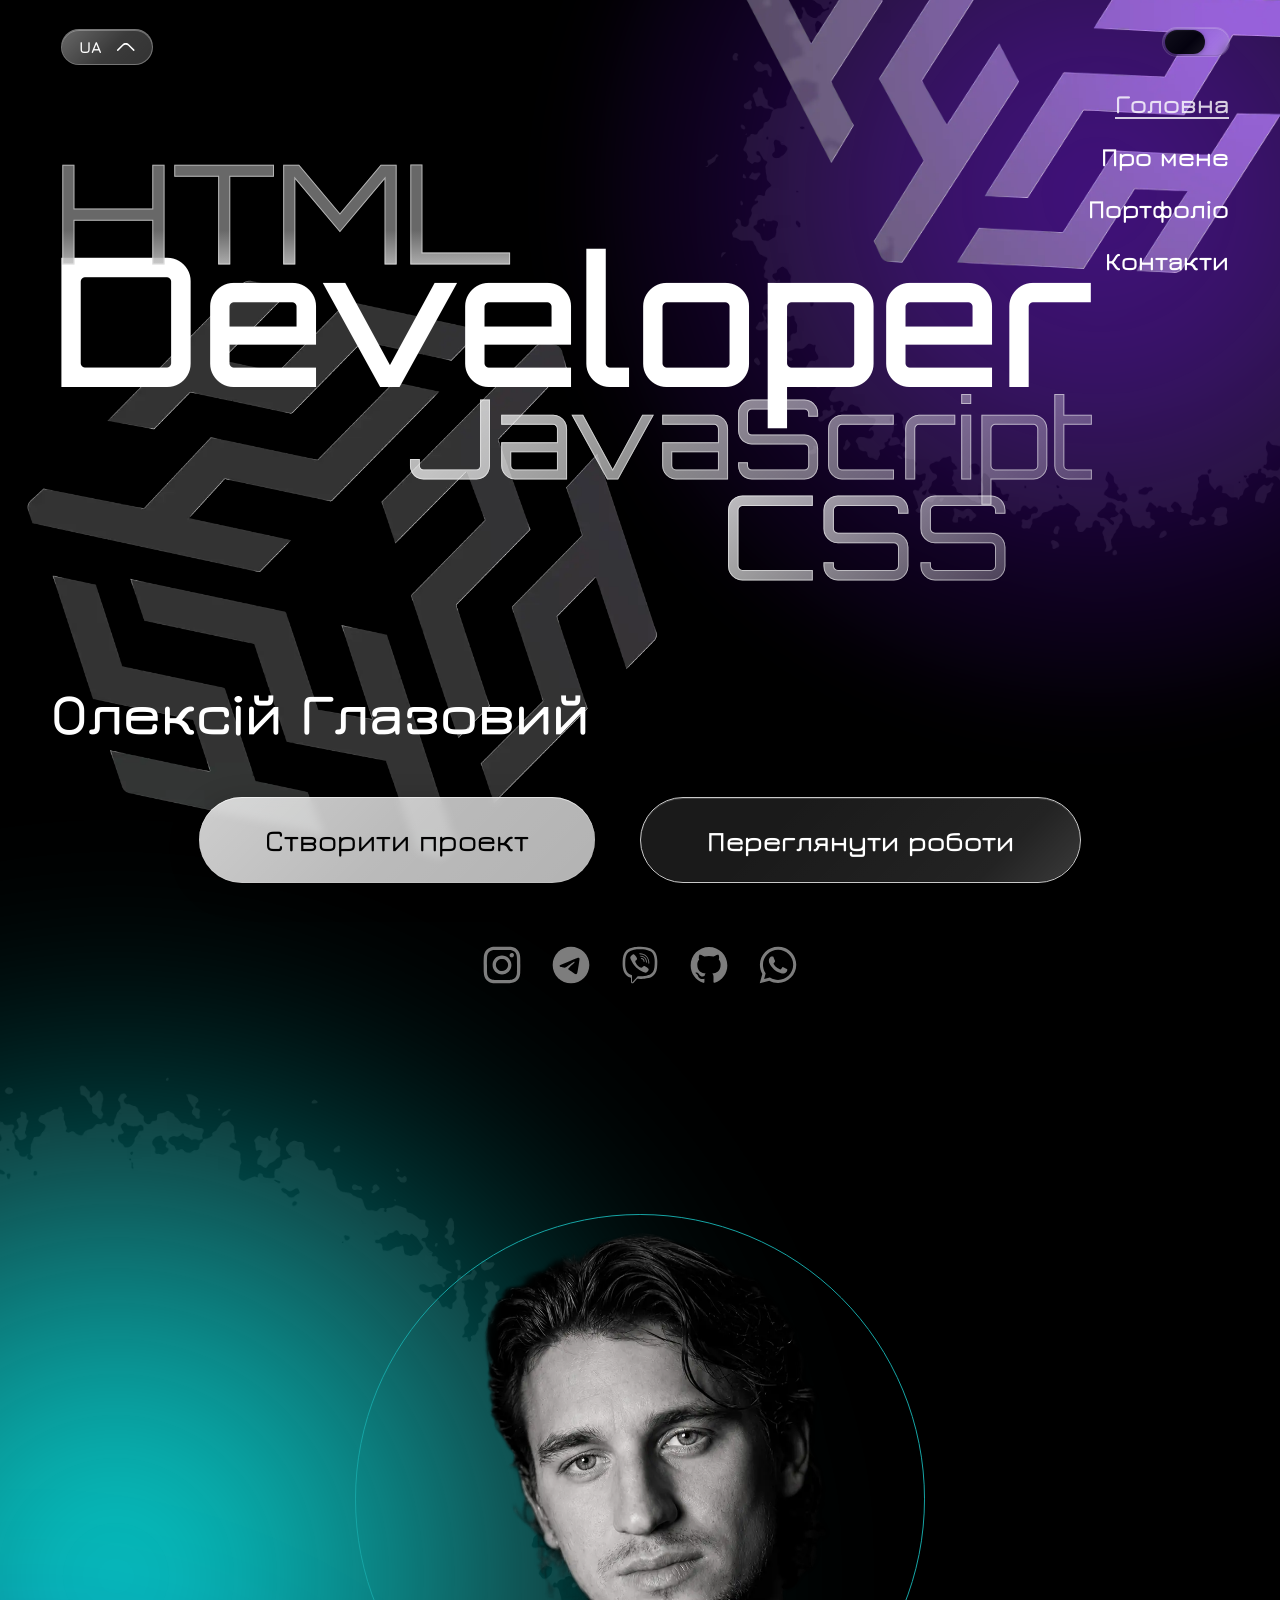
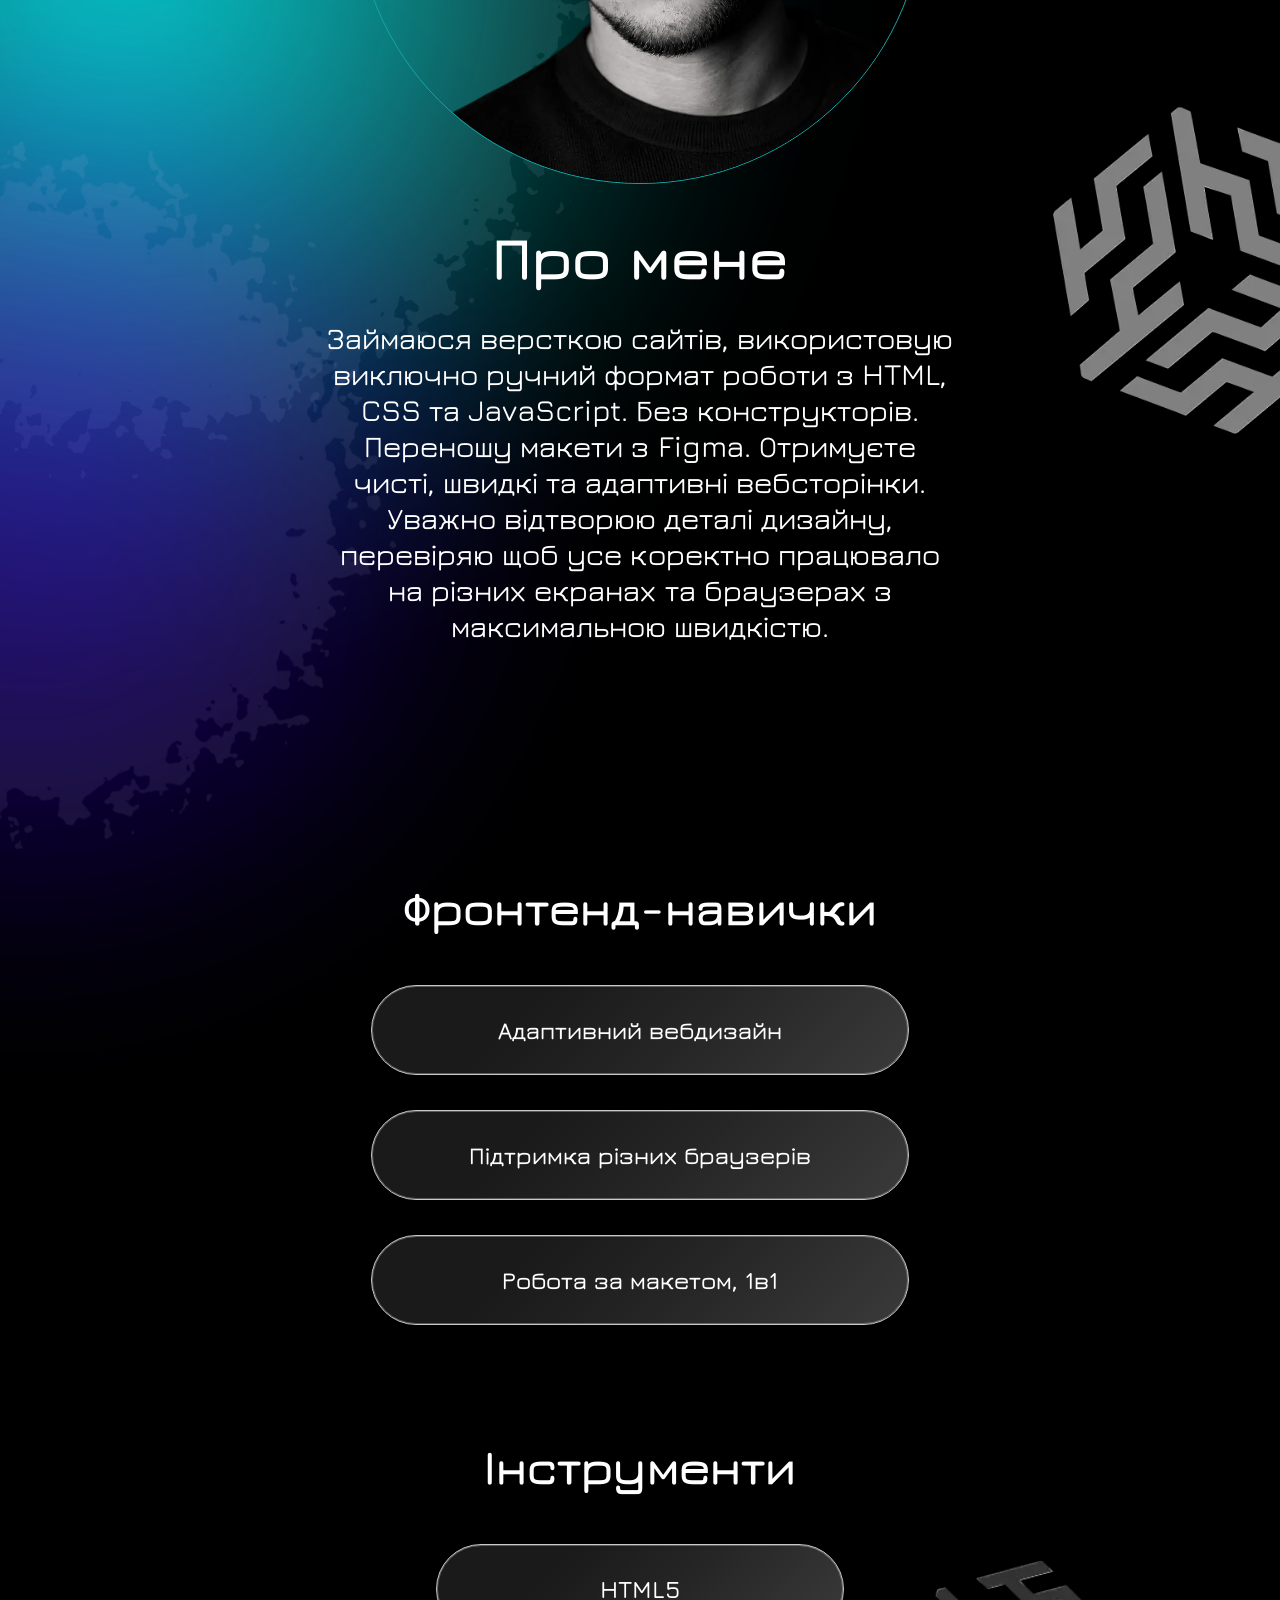
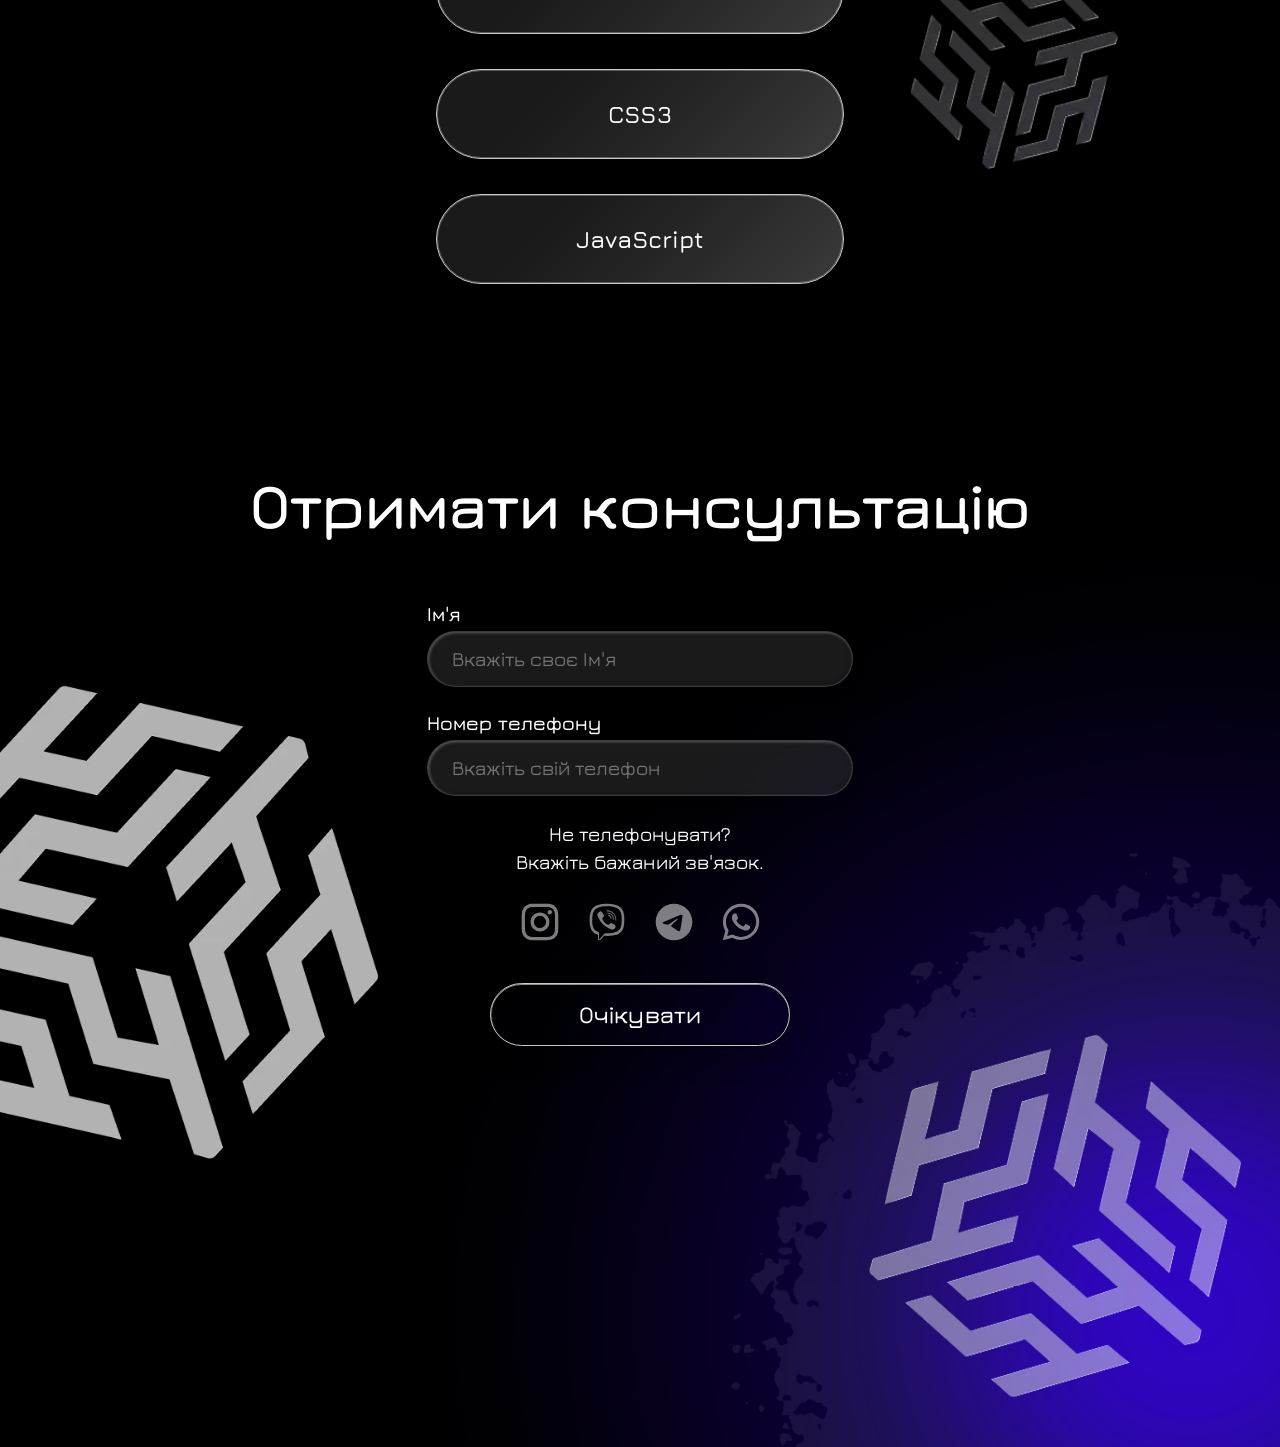
==== index.html @ 864a4509 "11.09 11:25 actual" ====
<!doctype html>
<html lang="uk">
  <head>
    <meta charset="UTF-8" />
    <meta name="viewport" content="width=device-width, initial-scale=1.0" />
    <meta name="description" content="Портфоліо Front-end розробника. Спеціалізуюся на створенні адаптивних веб-інтерфейсів за допомогою HTML, CSS та JavaScript. Перегляньте мої проєкти." />
    <title>Портфоліо Front-end розробника</title>

    <link rel="icon" type="image/webp" href="img/favicon.webp" />

    <!-- CSS -->
    <link rel="stylesheet" href="style.css" />
    <link rel="stylesheet" href="media/816.css" media="(max-width: 815px)" />
    <link rel="stylesheet" href="media/1440.css" media="(min-width: 816px) and (max-width: 1440px)" />
  </head>
  <body class="preload">
    <header>
      <div class="container">
        <div class="header-cont">
          <div class="lang-swapper">
            <div>
              <span data-lang="ua">UA</span>
              <svg width="18" height="8" viewBox="0 0 18 8" fill="none" xmlns="http://www.w3.org/2000/svg">
                <path
                  d="M0.243671 6.5581C-0.0619049 6.86368 -0.0829334 7.38209 0.196703 7.71602C0.476339 8.04994 0.950747 8.07292 1.25632 7.76734L6.42788 2.59577C7.70338 1.32028 9.79659 1.32028 11.0721 2.59577L16.2437 7.76734C16.5492 8.07292 17.0237 8.04994 17.3033 7.71601C17.5829 7.38209 17.5619 6.86368 17.2563 6.5581L12.0847 1.38653C10.236 -0.462173 7.26393 -0.462172 5.41523 1.38653L0.243671 6.5581Z"
                  fill="white"
                />
              </svg>
            </div>
            <ul>
              <li data-lang="en">EN</li>
              <li data-lang="pl">PL</li>
              <li data-lang="ru">RU</li>
            </ul>
          </div>

          <div class="wrap-btn-swap">
            <input type="checkbox" id="btn-swap" />
            <label for="btn-swap">
              <span></span>
            </label>
          </div>

          <nav>
            <ul>
              <li>
                <a href="#" id="pageHome" data-i18n="pageHome" class="st">Головна</a>
              </li>
              <li>
                <a href="#" id="pageAbout" data-i18n="pageAbout">Про мене</a>
              </li>
              <li>
                <a href="#" id="pageWorks" data-i18n="pageWorks">Портфоліо</a>
              </li>
              <li>
                <a href="#" id="pageCont" data-i18n="pageCont">Контакти</a>
              </li>
            </ul>

            <div class="decor-nine">
              <div class="wrap">
                <div class="cube">
                  <img
                    width="450"
                    height="450"
                    data-light="img/decoration/dark/w-cube7l-nav.webp"
                    data-dark="img/decoration/cube7l-nav.webp"
                    src="img/decoration/cube7l-nav.webp"
                    loading="lazy"
                    alt=""
                  />
                </div>
                <span></span>
                <div class="texture">
                  <img
                    width="1400"
                    height="1400"
                    data-light="img/decoration/dark/w-texture5l-nav.svg"
                    data-dark="img/decoration/texture5l-nav.webp"
                    src="img/decoration/texture5l-nav.webp"
                    loading="lazy"
                    alt=""
                  />
                </div>
              </div>
            </div>
          </nav>

          <div class="decor-one">
            <div class="wrap">
              <div class="cube">
                <img width="700" height="700" data-light="img/decoration/dark/w-cube1.webp" data-dark="img/decoration/cube1.webp" src="img/decoration/cube1.webp" fetchpriority="high" alt="" />
              </div>
              <span></span>
              <div class="texture">
                <img width="872" height="805" data-light="img/decoration/dark/w-texture1.webp" data-dark="img/decoration/texture1.webp" src="img/decoration/texture1.webp" alt="" />
              </div>
            </div>
          </div>
        </div>
      </div>
    </header>
    <main>
      <div class="container p-cont-one">
        <section class="hero">
          <div class="decor-two">
            <div class="cube">
              <img width="850" height="850" data-light="img/decoration/dark/w-cube2.webp" data-dark="img/decoration/cube2.webp" src="img/decoration/cube2.webp" alt="" />
              <img width="850" height="850" data-light="img/decoration/dark/w-cube2l.webp" data-dark="img/decoration/cube2l.webp" src="img/decoration/cube2l.webp" alt="" />
            </div>
          </div>
          <div class="bl-l">
            <div class="hero-title">
              <h2>HTML</h2>
              <h1>Developer</h1>
              <h4>JavaScript</h4>
              <h3>CSS</h3>
            </div>
          </div>

          <div class="bl-r">
            <div class="hero-inf">
              <div class="hero-inf-text" data-i18n="heroName">Олексій Глазовий</div>
              <div class="hero-wrap-btn-cta">
                <button id="btnCreateProject" data-i18n="btnCreateProject" type="button">Створити проект</button>
                <button id="btnShowWorks" data-i18n="btnShowWorks">Переглянути роботи</button>
              </div>
            </div>

            <div class="hero-social">
              <ul>
                <li>
                  <a href="https://www.instagram.com/affa.green/" target="_blank" rel="noopener noreferrer" aria-label="Instagram">
                    <svg width="44" height="44" viewBox="0 0 44 44" fill="none" xmlns="http://www.w3.org/2000/svg">
                      <path
                        d="M14.4071 3.79503C12.4565 3.887 11.1244 4.19836 9.95979 4.65578C8.75468 5.12557 7.73305 5.75578 6.71662 6.77588C5.70035 7.79597 5.07426 8.81821 4.60798 10.0255C4.15668 11.1924 3.85082 12.5257 3.76465 14.4774C3.67848 16.4291 3.65939 17.0566 3.66901 22.0353C3.67848 27.0137 3.70048 27.6378 3.79505 29.5937C3.88825 31.5439 4.19839 32.8757 4.65596 34.0406C5.12651 35.2459 5.75596 36.267 6.77651 37.2838C7.79691 38.3005 8.81839 38.9251 10.0284 39.3921C11.1944 39.8428 12.528 40.15 14.4794 40.2354C16.4308 40.321 17.0589 40.3409 22.0361 40.3312C27.0133 40.3218 27.64 40.2996 29.5952 40.2069C31.5508 40.1141 32.8754 39.8017 34.0408 39.3463C35.246 38.8748 36.268 38.2463 37.2839 37.2256C38.2999 36.2047 38.9255 35.1817 39.3915 33.9738C39.8433 32.8078 40.1502 31.4744 40.2348 29.5243C40.3204 27.5674 40.3406 26.9427 40.3311 21.9649C40.3215 16.9869 40.299 16.3628 40.2063 14.4077C40.1135 12.4526 39.8029 11.125 39.3457 9.95931C38.8745 8.75404 38.2457 7.73364 37.2257 6.71614C36.2056 5.69864 35.1817 5.07348 33.9745 4.60857C32.8076 4.15711 31.4749 3.84957 29.5234 3.76524C27.572 3.68091 26.9439 3.65906 21.9649 3.66884C16.9859 3.67831 16.3626 3.6997 14.4071 3.79503ZM14.6213 36.9373C12.8338 36.8595 11.8632 36.5625 11.2164 36.3139C10.3599 35.9839 9.74972 35.585 9.10515 34.9466C8.46043 34.3083 8.06458 33.6959 7.73015 32.8413C7.47898 32.1944 7.17648 31.2249 7.09291 29.4374C7.00201 27.5055 6.98291 26.9254 6.97222 22.0307C6.96153 17.1362 6.98032 16.5567 7.06496 14.6241C7.14135 12.8381 7.44018 11.8664 7.68829 11.2199C8.01829 10.3623 8.41582 9.75321 9.05565 9.1091C9.69548 8.46484 10.306 8.06807 11.1614 7.73364C11.8076 7.48141 12.777 7.1815 14.5637 7.09641C16.4972 7.00474 17.0765 6.98641 21.9704 6.97571C26.8643 6.96502 27.4452 6.98335 29.3794 7.0686C31.1653 7.14621 32.1375 7.44214 32.7833 7.69193C33.64 8.02193 34.2499 8.41824 34.894 9.05929C35.5383 9.70004 35.9354 10.3084 36.2698 11.1656C36.5223 11.8099 36.8224 12.779 36.9067 14.5669C36.9987 16.5003 37.0196 17.0801 37.0283 21.9736C37.0372 26.8671 37.0199 27.4482 36.9352 29.3803C36.8572 31.1678 36.5608 32.1387 36.3118 32.7863C35.9818 33.6425 35.5841 34.253 34.9438 34.8968C34.3037 35.5407 33.694 35.9373 32.8381 36.2718C32.1928 36.5237 31.2222 36.8244 29.437 36.9095C27.5034 37.0004 26.9241 37.0195 22.0283 37.0302C17.1326 37.0408 16.5547 37.021 14.6213 36.9373ZM29.5671 12.2015C29.5679 12.6366 29.6976 13.0618 29.94 13.4232C30.1824 13.7846 30.5265 14.066 30.9288 14.2318C31.3312 14.3976 31.7736 14.4404 32.2003 14.3547C32.6269 14.2691 33.0186 14.0588 33.3257 13.7505C33.6328 13.4422 33.8416 13.0498 33.9257 12.6228C34.0098 12.1959 33.9653 11.7536 33.798 11.3519C33.6307 10.9502 33.348 10.6071 32.9857 10.3661C32.6234 10.1251 32.1977 9.9969 31.7626 9.99781C31.1792 9.99902 30.6203 10.2318 30.2086 10.6451C29.7969 11.0583 29.5662 11.6182 29.5671 12.2015ZM12.5867 22.0184C12.5969 27.2177 16.8195 31.4229 22.0176 31.4131C27.216 31.4032 31.4241 27.181 31.4144 21.9817C31.4044 16.7824 27.1809 12.5759 21.9819 12.5862C16.7828 12.5964 12.5769 16.8196 12.5867 22.0184ZM15.8889 22.0118C15.8866 20.8031 16.2426 19.6209 16.9121 18.6146C17.5816 17.6083 18.5345 16.8232 19.6502 16.3584C20.766 15.8937 21.9945 15.7703 23.1804 16.0037C24.3663 16.2371 25.4563 16.817 26.3127 17.6699C27.169 18.5229 27.7532 19.6106 27.9913 20.7956C28.2295 21.9805 28.1109 23.2095 27.6506 24.3271C27.1903 25.4447 26.409 26.4006 25.4053 27.0741C24.4017 27.7476 23.2209 28.1084 22.0123 28.1108C21.2097 28.1125 20.4147 27.9561 19.6726 27.6505C18.9305 27.3449 18.2559 26.8961 17.6873 26.3297C17.1186 25.7633 16.6671 25.0905 16.3586 24.3496C16.05 23.6088 15.8904 22.8144 15.8889 22.0118Z"
                        fill="white"
                        fill-opacity="0.7"
                      />
                    </svg>
                  </a>
                </li>

                <li>
                  <a href="https://t.me/WhooisFinch" target="_blank" rel="noopener noreferrer" aria-label="Telegram">
                    <svg width="44" height="44" viewBox="0 0 44 44" fill="none" xmlns="http://www.w3.org/2000/svg">
                      <path
                        d="M21.9145 3.66671C17.0671 3.68933 12.4259 5.63085 9.00617 9.06657C5.58649 12.5023 3.6667 17.1525 3.66675 22C3.66675 26.8623 5.59829 31.5255 9.03646 34.9637C12.4746 38.4018 17.1378 40.3334 22.0001 40.3334C26.8624 40.3334 31.5255 38.4018 34.9637 34.9637C38.4019 31.5255 40.3334 26.8623 40.3334 22C40.3334 17.1377 38.4019 12.4746 34.9637 9.03642C31.5255 5.59825 26.8624 3.66671 22.0001 3.66671C21.9716 3.66664 21.943 3.66664 21.9145 3.66671ZM29.4954 14.7034C29.6481 14.7003 29.9858 14.7385 30.2058 14.9173C30.352 15.0442 30.4452 15.2214 30.467 15.4138C30.4915 15.5559 30.522 15.8813 30.4976 16.1349C30.2226 19.0346 29.0279 26.0685 28.4198 29.315C28.1631 30.69 27.6574 31.1499 27.167 31.1942C26.1037 31.2935 25.2955 30.4914 24.2642 29.8161C22.6509 28.7574 21.7388 28.0989 20.1729 27.0662C18.3624 25.8745 19.5358 25.2175 20.567 24.1481C20.8374 23.867 25.5277 19.5999 25.6194 19.2134C25.6301 19.1645 25.6408 18.9842 25.5338 18.8895C25.4269 18.7948 25.268 18.8268 25.1534 18.8528C24.9915 18.8895 22.4141 20.5945 17.4213 23.9632C16.688 24.4674 16.0265 24.7118 15.4322 24.6966C14.7783 24.6843 13.5194 24.3284 12.5829 24.0243C11.434 23.65 10.5219 23.453 10.6013 22.8189C10.6426 22.4889 11.0979 22.1513 11.9656 21.806C17.3098 19.4777 20.8726 17.9423 22.657 17.2013C27.7476 15.0838 28.8063 14.7156 29.4954 14.7034Z"
                        fill="white"
                        fill-opacity="0.7"
                      />
                    </svg>
                  </a>
                </li>

                <li>
                  <a href="#" target="_blank" rel="noopener noreferrer" aria-label="Viber">
                    <svg width="44" height="44" viewBox="0 0 44 44" fill="none" xmlns="http://www.w3.org/2000/svg">
                      <path
                        d="M21.0833 3.66666C18.1393 3.70943 11.8143 4.19221 8.28052 7.43568C5.6558 10.0635 4.72997 13.9028 4.63372 18.6649C4.53747 23.4254 4.41219 32.3522 13.0166 34.7722H13.0212L13.0151 38.4633C13.0151 38.4633 12.9586 39.956 13.947 40.2615C15.1341 40.6312 15.8323 39.4976 16.972 38.2724C17.5939 37.6001 18.457 36.6162 19.1064 35.8585C24.9883 36.3565 29.5136 35.2229 30.03 35.0564C31.2155 34.6714 37.9377 33.8097 39.0316 24.886C40.1622 15.6887 38.4816 9.86791 35.4566 7.24624C34.5461 6.40596 30.8641 3.73235 22.6615 3.69721C22.6615 3.69721 22.058 3.65902 21.0772 3.67124L21.0833 3.66666ZM21.1719 6.25318C22.0045 6.24707 22.5164 6.27916 22.5164 6.27916C29.4555 6.30971 32.7784 8.39971 33.55 9.09943C36.109 11.2918 37.4152 16.5367 36.4619 24.2199V24.2229C35.5391 31.6754 30.085 32.1429 29.0797 32.4653C28.6519 32.6028 24.6766 33.5912 19.6793 33.2658C19.6793 33.2658 15.9576 37.7575 14.795 38.9247C14.6116 39.108 14.3977 39.1799 14.2572 39.1447C14.0586 39.0943 14.0036 38.8575 14.0051 38.5122L14.0357 32.3736C6.76038 30.3569 7.18358 22.7608 7.26761 18.784C7.35011 14.8057 8.09719 11.5454 10.317 9.35305C13.3115 6.6443 18.6801 6.26999 21.1795 6.25166L21.1719 6.25318ZM21.7525 10.2285C21.4973 10.2285 21.2895 10.4347 21.288 10.6899C21.288 10.945 21.4912 11.1528 21.7464 11.1558C24.2275 11.1711 26.2472 11.9762 27.9002 13.588C29.5395 15.1861 30.3752 17.3586 30.3951 20.2094C30.3982 20.4646 30.609 20.6678 30.8641 20.6678C31.1177 20.6647 31.3225 20.4569 31.3225 20.2033C31.3011 17.1722 30.3783 14.7094 28.548 12.925C26.73 11.1528 24.4337 10.2468 21.7525 10.2285ZM15.7025 11.2903C15.4122 11.2414 15.0914 11.2979 14.7614 11.469L14.7461 11.4721C14.0891 11.8494 13.4994 12.3307 12.9952 12.896C12.9922 12.9021 12.9861 12.9021 12.983 12.9082C12.5751 13.4017 12.3414 13.8829 12.2802 14.3565C12.268 14.4268 12.265 14.4986 12.2695 14.5704C12.2695 14.7782 12.3032 14.9829 12.3689 15.1815L12.3887 15.1968C12.595 15.9301 13.1114 17.1462 14.2297 19.1751C14.8714 20.3485 15.6093 21.4668 16.4389 22.5149C16.8514 23.0404 17.2944 23.543 17.768 24.0182L17.9697 24.2199C18.4433 24.6904 18.9475 25.1365 19.473 25.549C20.5211 26.3786 21.6394 27.118 22.8127 27.7597C24.8416 28.8796 26.0608 29.3944 26.7911 29.6022L26.8064 29.6236C27.005 29.6878 27.2112 29.7214 27.4205 29.7199C27.4908 29.7229 27.5611 29.7199 27.6314 29.7076C28.105 29.6526 28.5893 29.4174 29.0797 29.0049C29.0858 29.0049 29.0843 29.0018 29.0919 28.9972C29.6572 28.493 30.1354 27.8972 30.5127 27.2433L30.5173 27.228C30.8611 26.568 30.7465 25.9417 30.2423 25.5169C30.2362 25.5169 29.1759 24.6308 28.658 24.2489C28.108 23.8593 27.5427 23.4972 26.9576 23.1642C26.1784 22.7287 25.3809 23.0022 25.0509 23.43L24.368 24.2917C24.0166 24.724 23.3643 24.6675 23.3643 24.6675C18.5976 23.4514 17.3219 18.6251 17.3219 18.6251C17.3219 18.6251 17.2654 17.9743 17.7008 17.6229L18.5609 16.9385C18.9841 16.61 19.2576 15.8125 18.8207 15.0318C18.4891 14.4467 18.127 13.8768 17.7359 13.3283C17.354 12.8089 16.474 11.7501 16.4679 11.7471C16.2586 11.495 15.9943 11.3422 15.7009 11.2933L15.7025 11.2903ZM22.5622 12.6347C22.3208 12.6378 22.1191 12.8242 22.1039 13.0655C22.0886 13.3207 22.2795 13.5422 22.5347 13.5605C24.3069 13.6904 25.6162 14.2725 26.5757 15.3175C27.5382 16.3686 27.9965 17.6458 27.9598 19.2439C27.9568 19.5005 28.1584 19.7114 28.4182 19.7175C28.6718 19.7221 28.8841 19.5189 28.8918 19.2637C28.93 17.4686 28.3815 15.9133 27.2616 14.6896C26.1311 13.4521 24.5468 12.7753 22.6019 12.6332H22.5652L22.5622 12.6347ZM23.2695 15.125C23.0251 15.128 22.8265 15.319 22.8112 15.5635C22.799 15.8186 22.9945 16.0371 23.2512 16.0524C24.0502 16.0951 24.588 16.3197 24.9516 16.6971C25.3183 17.0714 25.5444 17.6443 25.5872 18.4754C25.6025 18.7305 25.8164 18.9261 26.073 18.9139C26.3282 18.9017 26.5237 18.6847 26.5115 18.4296C26.4657 17.4457 26.183 16.6299 25.6254 16.0508C25.0647 15.4733 24.2611 15.1739 23.3032 15.1235H23.2757L23.2695 15.125Z"
                        fill="white"
                        fill-opacity="0.7"
                      />
                    </svg>
                  </a>
                </li>

                <li>
                  <a href="https://github.com/mrGreenTitan" target="_blank" rel="noopener noreferrer" aria-label="GitHub">
                    <svg width="44" height="44" viewBox="0 0 44 44" fill="none" xmlns="http://www.w3.org/2000/svg">
                      <path
                        d="M22.0001 4.12042C11.8709 4.12042 3.66675 12.3292 3.66675 22.4538C3.66675 30.5556 8.91925 37.426 16.2022 39.8475C17.1188 40.0201 17.4549 39.4533 17.4549 38.966C17.4549 38.5306 17.4397 37.3771 17.432 35.8493C12.3323 36.9554 11.2567 33.3896 11.2567 33.3896C10.4226 31.2736 9.21716 30.7083 9.21716 30.7083C7.55647 29.5717 9.3455 29.5946 9.3455 29.5946C11.1865 29.7229 12.1536 31.4829 12.1536 31.4829C13.7883 34.2864 16.4451 33.4767 17.4931 33.0076C17.6581 31.8221 18.1302 31.0139 18.6542 30.5556C14.5827 30.0972 10.3034 28.5206 10.3034 21.4958C10.3034 19.4945 11.0138 17.8597 12.1902 16.5764C11.984 16.1135 11.3652 14.2496 12.3506 11.7242C12.3506 11.7242 13.8861 11.2322 17.3923 13.6033C18.859 13.1954 20.4173 12.9938 21.9756 12.9846C23.534 12.9938 25.0923 13.1954 26.559 13.6033C30.0423 11.2322 31.5777 11.7242 31.5777 11.7242C32.5631 14.2496 31.9444 16.1135 31.7611 16.5764C32.9298 17.8597 33.6402 19.4945 33.6402 21.4958C33.6402 28.5389 29.3548 30.0896 25.2756 30.5403C25.9173 31.0903 26.5131 32.2147 26.5131 33.9319C26.5131 36.3856 26.4902 38.3564 26.4902 38.9522C26.4902 39.4335 26.8111 40.0064 27.7506 39.8231C35.0855 37.4183 40.3334 30.5433 40.3334 22.4538C40.3334 12.3292 32.1247 4.12042 22.0001 4.12042Z"
                        fill="white"
                        fill-opacity="0.7"
                      />
                    </svg>
                  </a>
                </li>

                <li>
                  <a href="https://wa.me/380669053822" target="_blank" rel="noopener noreferrer" aria-label="WhatsApp">
                    <svg width="44" height="44" viewBox="0 0 44 44" fill="none" xmlns="http://www.w3.org/2000/svg">
                      <path
                        d="M30.3599 25.6392C29.9062 25.4116 27.6741 24.3147 27.2585 24.1619C26.8414 24.0106 26.5389 23.9358 26.2349 24.3911C25.9339 24.8448 25.0631 25.8669 24.7988 26.1694C24.5345 26.4734 24.2687 26.5101 23.8149 26.284C23.3612 26.0548 21.8976 25.5766 20.1635 24.0305C18.8145 22.8266 17.9024 21.3401 17.6381 20.8848C17.3738 20.4311 17.6106 20.1851 17.8367 19.959C18.0414 19.7558 18.292 19.4288 18.5181 19.1645C18.7457 18.8987 18.8206 18.7093 18.9734 18.4052C19.1246 18.1027 19.0498 17.8384 18.9352 17.6108C18.8206 17.3831 17.9131 15.148 17.5357 14.239C17.166 13.3544 16.7917 13.4751 16.5137 13.4598C16.2494 13.4476 15.9469 13.4445 15.6428 13.4445C15.3403 13.4445 14.8484 13.5576 14.4328 14.0129C14.0173 14.4666 12.8439 15.5651 12.8439 17.8002C12.8439 20.0338 14.471 22.1926 14.6971 22.4966C14.9248 22.7991 17.8994 27.3855 22.4537 29.3517C23.5369 29.8193 24.3817 30.0988 25.0417 30.3066C26.1295 30.6534 27.1195 30.6045 27.9002 30.4869C28.7726 30.357 30.586 29.3884 30.9649 28.3281C31.3438 27.2679 31.3438 26.3588 31.2292 26.1694C31.1162 25.9799 30.8152 25.8669 30.3599 25.6392ZM22.0763 36.9494H22.0702C19.3657 36.9496 16.7109 36.2225 14.3839 34.8441L13.8324 34.5172L8.117 36.0174L9.64172 30.4441L9.28269 29.8727C7.77086 27.4653 6.97107 24.6793 6.97575 21.8366C6.97727 13.5102 13.753 6.73606 22.0824 6.73606C26.1157 6.73606 29.9077 8.30967 32.7585 11.1636C34.1651 12.5639 35.28 14.2294 36.0387 16.0635C36.7973 17.8976 37.1847 19.864 37.1784 21.8488C37.1738 30.1752 30.3996 36.9494 22.0763 36.9494ZM34.9295 8.99564C33.2462 7.30122 31.2433 5.95771 29.037 5.04297C26.8307 4.12824 24.4647 3.66046 22.0763 3.66675C12.0617 3.66675 3.91102 11.8174 3.90644 21.8351C3.90644 25.0373 4.74213 28.1631 6.33255 30.9177L3.75366 40.3334L13.3863 37.8065C16.0501 39.2577 19.0352 40.0183 22.0687 40.0187H22.0763C32.0894 40.0187 40.2416 31.868 40.2462 21.8488C40.2535 19.4613 39.7875 17.0961 38.8749 14.8899C37.9623 12.6836 36.6213 10.6803 34.9295 8.99564Z"
                        fill="white"
                        fill-opacity="0.7"
                      />
                    </svg>
                  </a>
                </li>
              </ul>
            </div>
          </div>
        </section>

        <section class="about" id="sectAbout">
          <div class="decor-three">
            <div class="wrap">
              <span></span>
              <div class="texture">
                <img loading="lazy" width="1116" height="1116" data-light="img/decoration/dark/w-texture2.svg" data-dark="img/decoration/texture2.webp" src="img/decoration/texture2.webp" alt="" />
              </div>
            </div>
          </div>
          <div class="decor-four">
            <div class="wrap">
              <span></span>
              <div class="texture">
                <img loading="lazy" width="850" height="850" data-light="img/decoration/dark/w-texture3.svg" data-dark="img/decoration/texture3.webp" src="img/decoration/texture3.webp" alt="" />
              </div>
            </div>
          </div>
          <div class="decor-six">
            <div class="cube">
              <img loading="lazy" width="520" height="520" data-light="img/decoration/dark/w-cube4.webp" data-dark="img/decoration/cube4.webp" src="img/decoration/cube4.webp" alt="" />
            </div>
          </div>
          <div class="bl-l">
            <div data-i18n="aboutMeTitle">Про мене</div>
            <p data-i18n="aboutMep">
              Займаюся версткою сайтів, використовую виключно ручний формат роботи з HTML, CSS та JavaScript. Без конструкторів. Переношу макети з Figma. Отримуєте чисті, швидкі та адаптивні
              вебсторінки. Уважно відтворюю деталі дизайну, перевіряю щоб усе коректно працювало на різних екранах та браузерах з максимальною швидкістю.
            </p>
          </div>
          <div class="bl-r">
            <div class="wrap-pers">
              <img loading="lazy" width="556" height="556" src="img/img-about.webp" alt="" />
              <img loading="lazy" width="556" height="556" src="img/img-about-mob.webp" alt="" />
            </div>
          </div>
        </section>

        <section class="skills">
          <div class="decor-seven">
            <div class="cube">
              <img loading="lazy" width="300" height="300" data-light="img/decoration/dark/w-cube5.webp" data-dark="img/decoration/cube5.webp" src="img/decoration/cube5.webp" alt="" />
            </div>
          </div>
          <div class="bl-l">
            <div data-i18n="skillsOne">Фронтенд-навички</div>
            <ul>
              <li data-i18n="skillsOneLiOne">Адаптивний вебдизайн</li>
              <li data-i18n="skillsOneLiTwo">Підтримка різних браузерів</li>
              <li data-i18n="skillsOneLiThree">Робота за макетом, 1в1</li>
            </ul>
          </div>

          <div class="bl-r">
            <div data-i18n="skillsTwo">Інструменти</div>
            <ul>
              <li data-i18n="skillsTwoLiOne">HTML5</li>
              <li data-i18n="skillsTwoLiTwo">CSS3</li>
              <li data-i18n="skillsTwoLiThree">JavaScript</li>
            </ul>
          </div>
        </section>

        <section class="contact">
          <div class="decor-five">
            <div class="wrap">
              <div class="cube">
                <img loading="lazy" width="550" height="550" data-light="img/decoration/dark/w-cube3.webp" data-dark="img/decoration/cube3.webp" src="img/decoration/cube3.webp" alt="" />
              </div>
              <span></span>
              <div class="texture">
                <img loading="lazy" width="1000" height="1000" data-light="img/decoration/dark/w-texture4.svg" data-dark="img/decoration/texture4.webp" src="img/decoration/texture4.webp" alt="" />
              </div>
            </div>
          </div>
          <div class="decor-eight">
            <div class="cube">
              <img loading="lazy" width="700" height="700" data-light="img/decoration/dark/w-cube6.webp" data-dark="img/decoration/cube6.webp" src="img/decoration/cube6.webp" alt="" />
            </div>
          </div>
          <form id="clForm" action="#">
            <div class="wrap-cont">
              <div class="bl-contact" data-i18n="contactTitle">Отримати консультацію</div>

              <div class="wrap-inputs">
                <div class="wrap-inp-name">
                  <label for="inpName">Ім'я</label>
                  <input id="inpName" type="text" placeholder="Вкажіть своє Ім'я" required />
                </div>
                <div class="wrap-inp-phone">
                  <label for="inpPhone">Номер телефону</label>
                  <input id="inpPhone" type="text" placeholder="Вкажіть свій телефон" />
                </div>
              </div>

              <div class="wrap-forcontacts">
                <div class="wrap-forcont-text">
                  Не телефонувати?
                  <br />
                  Вкажіть бажаний зв'язок.
                </div>
                <div class="wrap-forcont-socials">
                  <span class="inst">
                    <svg width="44" height="44" viewBox="0 0 44 44" fill="none" xmlns="http://www.w3.org/2000/svg">
                      <path
                        d="M14.4071 3.79503C12.4565 3.887 11.1244 4.19836 9.95979 4.65578C8.75468 5.12557 7.73305 5.75578 6.71662 6.77588C5.70035 7.79597 5.07426 8.81821 4.60798 10.0255C4.15668 11.1924 3.85082 12.5257 3.76465 14.4774C3.67848 16.4291 3.65939 17.0566 3.66901 22.0353C3.67848 27.0137 3.70048 27.6378 3.79505 29.5937C3.88825 31.5439 4.19839 32.8757 4.65596 34.0406C5.12651 35.2459 5.75596 36.267 6.77651 37.2838C7.79691 38.3005 8.81839 38.9251 10.0284 39.3921C11.1944 39.8428 12.528 40.15 14.4794 40.2354C16.4308 40.321 17.0589 40.3409 22.0361 40.3312C27.0133 40.3218 27.64 40.2996 29.5952 40.2069C31.5508 40.1141 32.8754 39.8017 34.0408 39.3463C35.246 38.8748 36.268 38.2463 37.2839 37.2256C38.2999 36.2047 38.9255 35.1817 39.3915 33.9738C39.8433 32.8078 40.1502 31.4744 40.2348 29.5243C40.3204 27.5674 40.3406 26.9427 40.3311 21.9649C40.3215 16.9869 40.299 16.3628 40.2063 14.4077C40.1135 12.4526 39.8029 11.125 39.3457 9.95931C38.8745 8.75404 38.2457 7.73364 37.2257 6.71614C36.2056 5.69864 35.1817 5.07348 33.9745 4.60857C32.8076 4.15711 31.4749 3.84957 29.5234 3.76524C27.572 3.68091 26.9439 3.65906 21.9649 3.66884C16.9859 3.67831 16.3626 3.6997 14.4071 3.79503ZM14.6213 36.9373C12.8338 36.8595 11.8632 36.5625 11.2164 36.3139C10.3599 35.9839 9.74972 35.585 9.10515 34.9466C8.46043 34.3083 8.06458 33.6959 7.73015 32.8413C7.47898 32.1944 7.17648 31.2249 7.09291 29.4374C7.00201 27.5055 6.98291 26.9254 6.97222 22.0307C6.96153 17.1362 6.98032 16.5567 7.06496 14.6241C7.14135 12.8381 7.44018 11.8664 7.68829 11.2199C8.01829 10.3623 8.41582 9.75321 9.05565 9.1091C9.69548 8.46484 10.306 8.06807 11.1614 7.73364C11.8076 7.48141 12.777 7.1815 14.5637 7.09641C16.4972 7.00474 17.0765 6.98641 21.9704 6.97571C26.8643 6.96502 27.4452 6.98335 29.3794 7.0686C31.1653 7.14621 32.1375 7.44214 32.7833 7.69193C33.64 8.02193 34.2499 8.41824 34.894 9.05929C35.5383 9.70004 35.9354 10.3084 36.2698 11.1656C36.5223 11.8099 36.8224 12.779 36.9067 14.5669C36.9987 16.5003 37.0196 17.0801 37.0283 21.9736C37.0372 26.8671 37.0199 27.4482 36.9352 29.3803C36.8572 31.1678 36.5608 32.1387 36.3118 32.7863C35.9818 33.6425 35.5841 34.253 34.9438 34.8968C34.3037 35.5407 33.694 35.9373 32.8381 36.2718C32.1928 36.5237 31.2222 36.8244 29.437 36.9095C27.5034 37.0004 26.9241 37.0195 22.0283 37.0302C17.1326 37.0408 16.5547 37.021 14.6213 36.9373ZM29.5671 12.2015C29.5679 12.6366 29.6976 13.0618 29.94 13.4232C30.1824 13.7846 30.5265 14.066 30.9288 14.2318C31.3312 14.3976 31.7736 14.4404 32.2003 14.3547C32.6269 14.2691 33.0186 14.0588 33.3257 13.7505C33.6328 13.4422 33.8416 13.0498 33.9257 12.6228C34.0098 12.1959 33.9653 11.7536 33.798 11.3519C33.6307 10.9502 33.348 10.6071 32.9857 10.3661C32.6234 10.1251 32.1977 9.9969 31.7626 9.99781C31.1792 9.99902 30.6203 10.2318 30.2086 10.6451C29.7969 11.0583 29.5662 11.6182 29.5671 12.2015ZM12.5867 22.0184C12.5969 27.2177 16.8195 31.4229 22.0176 31.4131C27.216 31.4032 31.4241 27.181 31.4144 21.9817C31.4044 16.7824 27.1809 12.5759 21.9819 12.5862C16.7828 12.5964 12.5769 16.8196 12.5867 22.0184ZM15.8889 22.0118C15.8866 20.8031 16.2426 19.6209 16.9121 18.6146C17.5816 17.6083 18.5345 16.8232 19.6502 16.3584C20.766 15.8937 21.9945 15.7703 23.1804 16.0037C24.3663 16.2371 25.4563 16.817 26.3127 17.6699C27.169 18.5229 27.7532 19.6106 27.9913 20.7956C28.2295 21.9805 28.1109 23.2095 27.6506 24.3271C27.1903 25.4447 26.409 26.4006 25.4053 27.0741C24.4017 27.7476 23.2209 28.1084 22.0123 28.1108C21.2097 28.1125 20.4147 27.9561 19.6726 27.6505C18.9305 27.3449 18.2559 26.8961 17.6873 26.3297C17.1186 25.7633 16.6671 25.0905 16.3586 24.3496C16.05 23.6088 15.8904 22.8144 15.8889 22.0118Z"
                        fill="white"
                        fill-opacity="0.7"
                      />
                    </svg>
                  </span>
                  <span class="viber">
                    <svg width="44" height="44" viewBox="0 0 44 44" fill="none" xmlns="http://www.w3.org/2000/svg">
                      <path
                        d="M21.0833 3.66666C18.1393 3.70943 11.8143 4.19221 8.28052 7.43568C5.6558 10.0635 4.72997 13.9028 4.63372 18.6649C4.53747 23.4254 4.41219 32.3522 13.0166 34.7722H13.0212L13.0151 38.4633C13.0151 38.4633 12.9586 39.956 13.947 40.2615C15.1341 40.6312 15.8323 39.4976 16.972 38.2724C17.5939 37.6001 18.457 36.6162 19.1064 35.8585C24.9883 36.3565 29.5136 35.2229 30.03 35.0564C31.2155 34.6714 37.9377 33.8097 39.0316 24.886C40.1622 15.6887 38.4816 9.86791 35.4566 7.24624C34.5461 6.40596 30.8641 3.73235 22.6615 3.69721C22.6615 3.69721 22.058 3.65902 21.0772 3.67124L21.0833 3.66666ZM21.1719 6.25318C22.0045 6.24707 22.5164 6.27916 22.5164 6.27916C29.4555 6.30971 32.7784 8.39971 33.55 9.09943C36.109 11.2918 37.4152 16.5367 36.4619 24.2199V24.2229C35.5391 31.6754 30.085 32.1429 29.0797 32.4653C28.6519 32.6028 24.6766 33.5912 19.6793 33.2658C19.6793 33.2658 15.9576 37.7575 14.795 38.9247C14.6116 39.108 14.3977 39.1799 14.2572 39.1447C14.0586 39.0943 14.0036 38.8575 14.0051 38.5122L14.0357 32.3736C6.76038 30.3569 7.18358 22.7608 7.26761 18.784C7.35011 14.8057 8.09719 11.5454 10.317 9.35305C13.3115 6.6443 18.6801 6.26999 21.1795 6.25166L21.1719 6.25318ZM21.7525 10.2285C21.4973 10.2285 21.2895 10.4347 21.288 10.6899C21.288 10.945 21.4912 11.1528 21.7464 11.1558C24.2275 11.1711 26.2472 11.9762 27.9002 13.588C29.5395 15.1861 30.3752 17.3586 30.3951 20.2094C30.3982 20.4646 30.609 20.6678 30.8641 20.6678C31.1177 20.6647 31.3225 20.4569 31.3225 20.2033C31.3011 17.1722 30.3783 14.7094 28.548 12.925C26.73 11.1528 24.4337 10.2468 21.7525 10.2285ZM15.7025 11.2903C15.4122 11.2414 15.0914 11.2979 14.7614 11.469L14.7461 11.4721C14.0891 11.8494 13.4994 12.3307 12.9952 12.896C12.9922 12.9021 12.9861 12.9021 12.983 12.9082C12.5751 13.4017 12.3414 13.8829 12.2802 14.3565C12.268 14.4268 12.265 14.4986 12.2695 14.5704C12.2695 14.7782 12.3032 14.9829 12.3689 15.1815L12.3887 15.1968C12.595 15.9301 13.1114 17.1462 14.2297 19.1751C14.8714 20.3485 15.6093 21.4668 16.4389 22.5149C16.8514 23.0404 17.2944 23.543 17.768 24.0182L17.9697 24.2199C18.4433 24.6904 18.9475 25.1365 19.473 25.549C20.5211 26.3786 21.6394 27.118 22.8127 27.7597C24.8416 28.8796 26.0608 29.3944 26.7911 29.6022L26.8064 29.6236C27.005 29.6878 27.2112 29.7214 27.4205 29.7199C27.4908 29.7229 27.5611 29.7199 27.6314 29.7076C28.105 29.6526 28.5893 29.4174 29.0797 29.0049C29.0858 29.0049 29.0843 29.0018 29.0919 28.9972C29.6572 28.493 30.1354 27.8972 30.5127 27.2433L30.5173 27.228C30.8611 26.568 30.7465 25.9417 30.2423 25.5169C30.2362 25.5169 29.1759 24.6308 28.658 24.2489C28.108 23.8593 27.5427 23.4972 26.9576 23.1642C26.1784 22.7287 25.3809 23.0022 25.0509 23.43L24.368 24.2917C24.0166 24.724 23.3643 24.6675 23.3643 24.6675C18.5976 23.4514 17.3219 18.6251 17.3219 18.6251C17.3219 18.6251 17.2654 17.9743 17.7008 17.6229L18.5609 16.9385C18.9841 16.61 19.2576 15.8125 18.8207 15.0318C18.4891 14.4467 18.127 13.8768 17.7359 13.3283C17.354 12.8089 16.474 11.7501 16.4679 11.7471C16.2586 11.495 15.9943 11.3422 15.7009 11.2933L15.7025 11.2903ZM22.5622 12.6347C22.3208 12.6378 22.1191 12.8242 22.1039 13.0655C22.0886 13.3207 22.2795 13.5422 22.5347 13.5605C24.3069 13.6904 25.6162 14.2725 26.5757 15.3175C27.5382 16.3686 27.9965 17.6458 27.9598 19.2439C27.9568 19.5005 28.1584 19.7114 28.4182 19.7175C28.6718 19.7221 28.8841 19.5189 28.8918 19.2637C28.93 17.4686 28.3815 15.9133 27.2616 14.6896C26.1311 13.4521 24.5468 12.7753 22.6019 12.6332H22.5652L22.5622 12.6347ZM23.2695 15.125C23.0251 15.128 22.8265 15.319 22.8112 15.5635C22.799 15.8186 22.9945 16.0371 23.2512 16.0524C24.0502 16.0951 24.588 16.3197 24.9516 16.6971C25.3183 17.0714 25.5444 17.6443 25.5872 18.4754C25.6025 18.7305 25.8164 18.9261 26.073 18.9139C26.3282 18.9017 26.5237 18.6847 26.5115 18.4296C26.4657 17.4457 26.183 16.6299 25.6254 16.0508C25.0647 15.4733 24.2611 15.1739 23.3032 15.1235H23.2757L23.2695 15.125Z"
                        fill="white"
                        fill-opacity="0.7"
                      />
                    </svg>
                  </span>
                  <span class="teleg">
                    <svg width="44" height="44" viewBox="0 0 44 44" fill="none" xmlns="http://www.w3.org/2000/svg">
                      <path
                        d="M21.9145 3.66671C17.0671 3.68933 12.4259 5.63085 9.00617 9.06657C5.58649 12.5023 3.6667 17.1525 3.66675 22C3.66675 26.8623 5.59829 31.5255 9.03646 34.9637C12.4746 38.4018 17.1378 40.3334 22.0001 40.3334C26.8624 40.3334 31.5255 38.4018 34.9637 34.9637C38.4019 31.5255 40.3334 26.8623 40.3334 22C40.3334 17.1377 38.4019 12.4746 34.9637 9.03642C31.5255 5.59825 26.8624 3.66671 22.0001 3.66671C21.9716 3.66664 21.943 3.66664 21.9145 3.66671ZM29.4954 14.7034C29.6481 14.7003 29.9858 14.7385 30.2058 14.9173C30.352 15.0442 30.4452 15.2214 30.467 15.4138C30.4915 15.5559 30.522 15.8813 30.4976 16.1349C30.2226 19.0346 29.0279 26.0685 28.4198 29.315C28.1631 30.69 27.6574 31.1499 27.167 31.1942C26.1037 31.2935 25.2955 30.4914 24.2642 29.8161C22.6509 28.7574 21.7388 28.0989 20.1729 27.0662C18.3624 25.8745 19.5358 25.2175 20.567 24.1481C20.8374 23.867 25.5277 19.5999 25.6194 19.2134C25.6301 19.1645 25.6408 18.9842 25.5338 18.8895C25.4269 18.7948 25.268 18.8268 25.1534 18.8528C24.9915 18.8895 22.4141 20.5945 17.4213 23.9632C16.688 24.4674 16.0265 24.7118 15.4322 24.6966C14.7783 24.6843 13.5194 24.3284 12.5829 24.0243C11.434 23.65 10.5219 23.453 10.6013 22.8189C10.6426 22.4889 11.0979 22.1513 11.9656 21.806C17.3098 19.4777 20.8726 17.9423 22.657 17.2013C27.7476 15.0838 28.8063 14.7156 29.4954 14.7034Z"
                        fill="white"
                        fill-opacity="0.7"
                      />
                    </svg>
                  </span>
                  <span class="whats">
                    <svg width="44" height="44" viewBox="0 0 44 44" fill="none" xmlns="http://www.w3.org/2000/svg">
                      <path
                        d="M30.3599 25.6392C29.9062 25.4116 27.6741 24.3147 27.2585 24.1619C26.8414 24.0106 26.5389 23.9358 26.2349 24.3911C25.9339 24.8448 25.0631 25.8669 24.7988 26.1694C24.5345 26.4734 24.2687 26.5101 23.8149 26.284C23.3612 26.0548 21.8976 25.5766 20.1635 24.0305C18.8145 22.8266 17.9024 21.3401 17.6381 20.8848C17.3738 20.4311 17.6106 20.1851 17.8367 19.959C18.0414 19.7558 18.292 19.4288 18.5181 19.1645C18.7457 18.8987 18.8206 18.7093 18.9734 18.4052C19.1246 18.1027 19.0498 17.8384 18.9352 17.6108C18.8206 17.3831 17.9131 15.148 17.5357 14.239C17.166 13.3544 16.7917 13.4751 16.5137 13.4598C16.2494 13.4476 15.9469 13.4445 15.6428 13.4445C15.3403 13.4445 14.8484 13.5576 14.4328 14.0129C14.0173 14.4666 12.8439 15.5651 12.8439 17.8002C12.8439 20.0338 14.471 22.1926 14.6971 22.4966C14.9248 22.7991 17.8994 27.3855 22.4537 29.3517C23.5369 29.8193 24.3817 30.0988 25.0417 30.3066C26.1295 30.6534 27.1195 30.6045 27.9002 30.4869C28.7726 30.357 30.586 29.3884 30.9649 28.3281C31.3438 27.2679 31.3438 26.3588 31.2292 26.1694C31.1162 25.9799 30.8152 25.8669 30.3599 25.6392ZM22.0763 36.9494H22.0702C19.3657 36.9496 16.7109 36.2225 14.3839 34.8441L13.8324 34.5172L8.117 36.0174L9.64172 30.4441L9.28269 29.8727C7.77086 27.4653 6.97107 24.6793 6.97575 21.8366C6.97727 13.5102 13.753 6.73606 22.0824 6.73606C26.1157 6.73606 29.9077 8.30967 32.7585 11.1636C34.1651 12.5639 35.28 14.2294 36.0387 16.0635C36.7973 17.8976 37.1847 19.864 37.1784 21.8488C37.1738 30.1752 30.3996 36.9494 22.0763 36.9494ZM34.9295 8.99564C33.2462 7.30122 31.2433 5.95771 29.037 5.04297C26.8307 4.12824 24.4647 3.66046 22.0763 3.66675C12.0617 3.66675 3.91102 11.8174 3.90644 21.8351C3.90644 25.0373 4.74213 28.1631 6.33255 30.9177L3.75366 40.3334L13.3863 37.8065C16.0501 39.2577 19.0352 40.0183 22.0687 40.0187H22.0763C32.0894 40.0187 40.2416 31.868 40.2462 21.8488C40.2535 19.4613 39.7875 17.0961 38.8749 14.8899C37.9623 12.6836 36.6213 10.6803 34.9295 8.99564Z"
                        fill="white"
                        fill-opacity="0.7"
                      />
                    </svg>
                  </span>
                </div>
                <div class="wrap-inp-social">
                  <label id="labelInpSicoal" for="inpSocial">Instagram</label>
                  <input id="inpSocial" type="text" placeholder="@affa.green" />
                </div>
              </div>

              <div class="wrap-btn-sumb">
                <button id="btnCtaSubm" disabled>Очікувати</button>
              </div>
            </div>
          </form>
        </section>
      </div>

      <div class="container p-cont-two">
        <section class="works">
          <div class="decor-work-one">
            <div class="wrap">
              <span></span>
              <div class="texture">
                <img
                  loading="lazy"
                  width="1116"
                  height="1116"
                  data-light="img/decoration/dark/works/w-work-texture1.webp"
                  data-dark="img/decoration/works/work-texture1.webp"
                  src="img/decoration/works/work-texture1.webp"
                  alt=""
                />
                <img
                  loading="lazy"
                  width="1000"
                  height="1000"
                  data-light="img/decoration/dark/works/w-work-texture1l.webp"
                  data-dark="img/decoration/works/work-texture1l.webp"
                  src="img/decoration/works/work-texture1l.webp"
                  alt=""
                />
              </div>
            </div>
          </div>
          <div class="decor-work-two">
            <div class="wrap">
              <span></span>
              <div class="texture">
                <img
                  loading="lazy"
                  width="850"
                  height="850"
                  data-light="img/decoration/dark/works/w-work-texture2.webp"
                  data-dark="img/decoration/works/work-texture2.webp"
                  src="img/decoration/works/work-texture2.webp"
                  alt=""
                />

                <img
                  loading="lazy"
                  width="770"
                  height="770"
                  data-light="img/decoration/dark/works/w-work-texture2l.webp"
                  data-dark="img/decoration/works/work-texture2l.webp"
                  src="img/decoration/works/work-texture2l.webp"
                  alt=""
                />
              </div>
            </div>
          </div>
          <div class="decor-work-three">
            <div class="wrap">
              <span></span>
              <div class="texture">
                <img
                  loading="lazy"
                  width="1080"
                  height="1080"
                  data-light="img/decoration/dark/works/w-work-texture3.webp"
                  data-dark="img/decoration/works/work-texture3.webp"
                  src="img/decoration/works/work-texture3.webp"
                  alt=""
                />

                <img
                  loading="lazy"
                  width="1080"
                  height="1080"
                  data-light="img/decoration/dark/works/w-work-texture3l.webp"
                  data-dark="img/decoration/works/work-texture3l.webp"
                  src="img/decoration/works/work-texture3l.webp"
                  alt=""
                />
              </div>
            </div>
          </div>
          <div class="decor-work-four">
            <div class="wrap">
              <span></span>
              <div class="texture">
                <img
                  loading="lazy"
                  width="940"
                  height="940"
                  data-light="img/decoration/dark/works/w-work-texture4.webp"
                  data-dark="img/decoration/works/work-texture4.webp"
                  src="img/decoration/works/work-texture4.webp"
                  alt=""
                />

                <img
                  loading="lazy"
                  width="940"
                  height="940"
                  data-light="img/decoration/dark/works/w-work-texture4l.webp"
                  data-dark="img/decoration/works/work-texture4l.webp"
                  src="img/decoration/works/work-texture4l.webp"
                  alt=""
                />
              </div>
            </div>
          </div>
          <div class="decor-work-five">
            <div class="wrap">
              <span></span>
              <div class="texture">
                <img
                  loading="lazy"
                  width="1300"
                  height="1300"
                  data-light="img/decoration/dark/works/w-work-texture5.webp"
                  data-dark="img/decoration/works/work-texture5.webp"
                  src="img/decoration/works/work-texture5.webp"
                  alt=""
                />

                <img
                  loading="lazy"
                  width="1200"
                  height="1200"
                  data-light="img/decoration/dark/works/w-work-texture5l.webp"
                  data-dark="img/decoration/works/work-texture5l.webp"
                  src="img/decoration/works/work-texture5l.webp"
                  alt=""
                />
              </div>
            </div>
          </div>
          <div class="work-cube-one">
            <img
              loading="lazy"
              width="300"
              height="300"
              data-light="img/decoration/dark/works/w-work-сube1.webp"
              data-dark="img/decoration/works/work-сube1.webp"
              src="img/decoration/works/work-сube1.webp"
              alt=""
            />
          </div>
          <div class="work-cube-two">
            <img
              loading="lazy"
              width="500"
              height="500"
              data-light="img/decoration/dark/works/w-work-сube2.webp"
              data-dark="img/decoration/works/work-сube2.webp"
              src="img/decoration/works/work-сube2.webp"
              alt=""
            />
          </div>
          <div class="work-cube-three">
            <img
              loading="lazy"
              width="200"
              height="200"
              data-light="img/decoration/dark/works/w-work-сube3.webp"
              data-dark="img/decoration/works/work-сube3.webp"
              src="img/decoration/works/work-сube3.webp"
              alt=""
            />
          </div>
          <div class="work-cube-four">
            <img
              loading="lazy"
              width="400"
              height="400"
              data-light="img/decoration/dark/works/w-work-сube4.webp"
              data-dark="img/decoration/works/work-сube4.webp"
              src="img/decoration/works/work-сube4.webp"
              alt=""
            />
          </div>
          <div class="work-cube-five">
            <img
              loading="lazy"
              width="250"
              height="250"
              data-light="img/decoration/dark/works/w-work-сube5.webp"
              data-dark="img/decoration/works/work-сube5.webp"
              src="img/decoration/works/work-сube5.webp"
              alt=""
            />
          </div>
          <div class="work-cube-six">
            <img
              loading="lazy"
              width="400"
              height="400"
              data-light="img/decoration/dark/works/w-work-сube6.webp"
              data-dark="img/decoration/works/work-сube6.webp"
              src="img/decoration/works/work-сube6.webp"
              alt=""
            />
          </div>
          <div class="work-cube-seven">
            <img
              loading="lazy"
              width="300"
              height="300"
              data-light="img/decoration/dark/works/w-work-сube7.webp"
              data-dark="img/decoration/works/work-сube7.webp"
              src="img/decoration/works/work-сube7.webp"
              alt=""
            />
          </div>
          <div class="work-cube-eight">
            <img
              loading="lazy"
              width="800"
              height="800"
              data-light="img/decoration/dark/works/w-work-сube8.webp"
              data-dark="img/decoration/works/work-сube8.webp"
              src="img/decoration/works/work-сube8.webp"
              alt=""
            />

            <img
              loading="lazy"
              width="250"
              height="250"
              data-light="img/decoration/dark/works/w-work-сube8sm.webp"
              data-dark="img/decoration/works/work-сube8sm.webp"
              src="img/decoration/works/work-сube8sm.webp"
              alt=""
            />
          </div>
          <div class="work-cube-nine">
            <img
              loading="lazy"
              width="200"
              height="200"
              data-light="img/decoration/dark/works/w-work-сube9left.webp"
              data-dark="img/decoration/works/work-сube9left.webp"
              src="img/decoration/works/work-сube9left.webp"
              alt=""
            />
          </div>
          <div class="works-hero-text">Готові приклади</div>
          <div class="works-wrap">
            <div class="bl-wr">
              <div class="bl-l">
                <span>
                  <a href="#">GoVista — Responsive Website for a Travel Service</a>
                </span>
                <div><img src="" alt="" /></div>
              </div>
              <div class="bl-r">
                <p>Концепт:</p>
                <p>
                  Концепт лендингу для компанії, яка організовує авторські бутик-тури та активні подорожі. Проєкт акцентує увагу на масштабній візуальній подачі, чіткій структурі, динамічних картках
                  турів, блоці ключових переваг, формі заявки та повній мобільній адаптації.
                </p>
                <div class="bl-r-wrap">
                  <p>Адаптивність та структура:</p>
                  <p>
                    Сайт повністю адаптований для desktop та mobile пристроїв. Він забезпечує зручний користувацький досвід на мобільних пристроях завдяки окремому навігаційному меню, зручним карткам
                    турів та добре читабельній структурі контенту, адаптованій для невеликих екранів.
                  </p>
                  <p>Моя роль та виконані роботи:</p>
                  <div>
                    <ul>
                      <li>UI/UX дизайн</li>
                      <li>Front-End розробка</li>
                      <li>Адаптивна верстка (Desktop/Mobile)</li>
                      <li>Інтерактивне навігаційне меню</li>
                      <li>Інтеграція форми заявки</li>
                    </ul>
                  </div>
                </div>
                <span>Розгорнути</span>
                <a href="#">ВІДКРИТИ САЙТ</a>
              </div>
            </div>
          </div>
        </section>
      </div>
    </main>
    <script src="script.js" defer></script>
  </body>
</html>
---- style.css ----
@font-face {
  font-family: "Jura";
  src: url("fonts/Jura-VariableFont_wght.woff2") format("woff2");
  font-weight: 300 700;
  font-style: normal;
  font-display: swap;
}

@font-face {
  font-family: "Orbitron";
  src: url("fonts/Orbitron-VariableFont_wght.woff2") format("woff2");
  font-weight: 400 900;
  font-style: normal;
  font-display: swap;
}

* {
  margin: 0;
  padding: 0;
  box-sizing: border-box;
}

html {
  overflow-x: hidden;
  scroll-behavior: smooth;
  scroll-padding-top: 120px;
}

a {
  text-decoration: none;
}

ul {
  list-style: none;
}

button {
  background: none;
  border: none;
  padding: 0;
  margin: 0;
  font: inherit;
  color: inherit;
  cursor: pointer;
}

input,
textarea {
  all: unset;
  box-sizing: border-box;
}

textarea {
  resize: none;
}

body {
  position: relative;
  overflow-x: hidden;
  font-family: "Jura", sans-serif;
  font-size: 16px;
  letter-spacing: 0.0012em;
  background-color: black;
  color: white;
}

.preload * {
  transition: none !important;
}

h1,
h2,
h3,
h4,
h5,
h6 {
  font-family: "Orbitron", sans-serif;
  line-height: 1.4;
  font-style: normal;
  letter-spacing: 0.0012em;
  color: rgba(255, 255, 255, 0.5);
}

h1,
h2,
h3,
h4 {
  -webkit-user-select: none;
  -moz-user-select: none;
  -ms-user-select: none;
  user-select: none;
}

h1 {
  font-size: 200px;
  font-weight: 500;
  margin-top: -127px;
  color: white;
  pointer-events: none;
}

h2 {
  position: relative;
  font-weight: 400;
  font-size: 150px;
  margin-left: 4px;

  color: transparent;
  background-image: linear-gradient(to bottom, rgba(130, 130, 130, 0.8) 60%, rgba(255, 255, 255, 1) 100%);
  -webkit-background-clip: text;
  background-clip: text;
  -webkit-text-stroke: 1px rgba(255, 255, 255, 0.5);
  pointer-events: none;
}

h3 {
  width: fit-content;
  margin-top: -66px;
  margin-right: 112px;
  margin-left: auto;
  font-weight: 400;
  font-size: 130px;

  color: transparent;
  background-image: linear-gradient(135deg, rgba(255, 255, 255, 0.8) 0%, rgba(255, 255, 255, 0.2) 100%);
  -webkit-background-clip: text;
  background-clip: text;
  -webkit-text-stroke: 1px rgba(255, 255, 255, 0.5);
  pointer-events: none;
}

h4 {
  width: fit-content;
  margin-left: 390px;
  font-weight: 400;
  font-size: 120px;
  margin-top: -92px;

  color: transparent;
  background-image: linear-gradient(135deg, rgba(255, 255, 255, 0.8) 0%, rgba(255, 255, 255, 0.2) 100%);
  -webkit-background-clip: text;
  background-clip: text;
  -webkit-text-stroke: 1px rgba(255, 255, 255, 0.5);
  pointer-events: none;
}

.container {
  position: relative;
  width: 100%;
  max-width: 1440px;
  margin: 0 auto;
  padding: 0 60px;
}

header {
  margin-bottom: -219px;
  transition: margin-bottom 0.8s ease;
}

.header-cont {
  position: relative;
  display: flex;
  flex-direction: column;
  align-items: flex-end;
  gap: 30px;
  padding: 30px 0;
}

.header-cont > .lang-swapper {
  position: absolute;
  display: flex;
  flex-direction: column;
  gap: 10px;
  width: 92px;
  height: 36px;
  padding: 8px 12px 15px;
  border-radius: 20px;
  left: 10px;
  top: 29px;
  font-weight: 700;
  z-index: 10;
  background: rgba(255, 255, 255, 0.2);
  backdrop-filter: blur(20px) saturate(150%);
  -webkit-backdrop-filter: blur(20px) saturate(150%);
  border: 1px solid rgba(255, 255, 255, 0.32);
  box-shadow:
    inset 0 1px 0 rgba(255, 255, 255, 0.28),
    0 10px 30px rgba(0, 0, 0, 0.14);
  overflow: hidden;
  will-change: height;
  transition:
    height 0.3s ease,
    background 0.4s ease,
    transform 0.5s ease;
  cursor: pointer;
  transform: translateY(0);
}

.header-cont > .lang-swapper:not(.open):has(> div:hover) {
  background-color: rgba(255, 255, 255, 0.5);
}

.header-cont > .lang-swapper:not(.open):has(> div:active) {
  background-color: rgba(0, 0, 0, 0.1);
}

.header-cont > .lang-swapper.open {
  height: 152px;
}

.header-cont > .lang-swapper::after {
  content: "";
  position: absolute;
  inset: 0;
  pointer-events: none;
  border-radius: inherit;

  background: linear-gradient(135deg, rgba(255, 255, 255, 0.26), rgba(255, 255, 255, 0.04) 55%, transparent);
}

.header-cont > .lang-swapper > * {
  position: relative;
  z-index: 1;
}

.header-cont > .lang-swapper > div {
  display: flex;
  align-items: center;
  justify-content: center;
  gap: 15px;
  width: 100%;
  height: 25px;
  color: white;
  cursor: pointer;
}

.header-cont > .lang-swapper > div > svg {
  transform: rotate(0deg);
  transition: transform 0.3s ease;
}

.header-cont > .lang-swapper.open > div > svg {
  transform: rotate(180deg);
}

.header-cont > .lang-swapper > ul {
  display: flex;
  justify-content: center;
  align-items: center;
  flex-direction: column;
  gap: 10px;
}

.header-cont > .lang-swapper > ul > li {
  display: flex;
  align-items: center;
  justify-content: center;
  color: white;
  background-color: transparent;
  border: 0.5px solid white;
  border-radius: 20px;
  width: 100%;
  height: 25px;
  cursor: pointer;
}

.header-cont > .lang-swapper > ul > li:hover {
  background-color: rgb(255, 255, 255, 0.5);
}

.header-cont > .lang-swapper > ul > li:active {
  background-color: rgb(0, 0, 0, 0.1);
}

.header-cont > .wrap-btn-swap {
  position: relative;
  width: 66px;
  height: 28px;
}

.header-cont > .wrap-btn-swap > input {
  position: absolute;
  width: 1px;
  height: 1px;
  opacity: 0;
  pointer-events: none;
}

.header-cont > .wrap-btn-swap > label {
  position: relative;
  display: block;
  width: 100%;
  height: 100%;
  cursor: pointer;
}

.header-cont > .wrap-btn-swap > label > span {
  position: relative;
  display: block;
  width: 100%;
  height: 100%;
  overflow: hidden;
  background: rgb(134 141 166 / 20%);
  border-radius: 80px;
  backdrop-filter: blur(4px) saturate(120%);
  -webkit-backdrop-filter: blur(4px) saturate(120%);

  box-shadow:
    inset 0 1px 0 rgb(255 255 255 / 20%),
    inset 0 -1px 0 rgb(0 0 0 / 12%),
    0 0 0 1px rgb(255 255 255 / 18%);
}

.header-cont > .wrap-btn-swap > label > span::before {
  content: "";
  position: absolute;
  z-index: 1;
  top: 2px;
  left: 2px;

  width: 40px;
  height: 24px;

  border-radius: 80px;
  background: #04020f;

  box-shadow:
    inset 0 1px 2px rgb(255 255 255 / 6%),
    0 1px 4px rgb(0 0 0 / 35%);

  transition:
    left 0.3s ease,
    background-color 0.3s ease,
    box-shadow 0.3s ease;
}

.header-cont > .wrap-btn-swap > label > span::after {
  content: "";
  position: absolute;
  z-index: 2;
  inset: 0;

  border-radius: inherit;
  pointer-events: none;

  background: linear-gradient(-45deg, rgb(255 255 255 / 16%) 0%, transparent 55%, rgb(255 255 255 / 6%) 100%);
}

/* Активное состояние */
.header-cont > .wrap-btn-swap > input:checked + label > span::before {
  left: 24px;
  background: #ffffff;

  box-shadow:
    inset 0 1px 2px rgb(255 255 255 / 70%),
    0 1px 6px rgb(255 255 255 / 35%);
}

.header-cont > .wrap-btn-swap > input:focus-visible + label {
  outline: 2px solid rgb(255 255 255 / 70%);
  outline-offset: 3px;
  border-radius: 80px;
}

.header-cont > nav {
  position: relative;
  z-index: 10;
}

.header-cont > nav > ul {
  display: flex;
  align-items: flex-end;
  flex-direction: column;
  gap: 16px;
}

.header-cont > nav > ul > li > a {
  position: relative;
  font-family: "Jura", sans-serif;
  font-size: 28px;
  font-weight: 700;
  line-height: 1.4;
  letter-spacing: 0.0012em;
  color: white;
  transition: opacity 0.7s ease;
}

.header-cont > nav > ul > li > a::after {
  position: absolute;
  content: "";
  width: 0%;
  height: 2px;
  background-color: white;
  left: 0;
  bottom: 0;
  transition:
    width 0.3s ease,
    opacity 0.5s ease;
}

.header-cont > nav > ul > li > a:hover::after {
  width: 100%;
}

.header-cont > nav > ul > li > a:active {
  opacity: 0.8;
}

.header-cont > nav > ul > li > a:active::after {
  opacity: 0.8;
}

.header-cont > nav > ul > li > a.st {
  opacity: 0.8;
}

.header-cont > nav > ul > li > a.st::after {
  position: absolute;
  content: "";
  width: 100%;
  height: 2px;
  background-color: white;
  left: 0;
  bottom: 0;
}

main {
  position: relative;
  display: flex;
  overflow: hidden;
}

section.hero {
  position: relative;
  display: flex;
  flex-direction: column;
  gap: 34px;
  cursor: default;
}

section.hero > .bl-l > .hero-title {
  width: fit-content;
}

section.hero > .bl-r {
  display: flex;
  justify-content: space-between;
}

section.hero > .bl-r > .hero-inf {
  display: flex;
  flex-direction: column;
  gap: 50px;
}

section.hero > .bl-r > .hero-inf > .hero-inf-text {
  font-family: "Jura", sans-serif;
  font-size: 64px;
  font-weight: 700;
  font-style: normal;
  letter-spacing: 0.0012em;
}

section.hero > .bl-r > .hero-inf > .hero-wrap-btn-cta {
  display: flex;
  gap: 47px;
}

section.hero > .bl-r > .hero-inf > .hero-wrap-btn-cta > button {
  font-family: "Jura", sans-serif;
  display: flex;
  align-items: center;
  height: 93px;
  padding: 0 66px;
  border-radius: 50px;
  letter-spacing: 0.0012em;
}

section.hero > .bl-r > .hero-inf > .hero-wrap-btn-cta > button:nth-of-type(1) {
  position: relative;
  z-index: 1;
  overflow: hidden;
  isolation: isolate;
  margin-left: 255px;
  font-size: 32px;
  font-weight: 600;
  letter-spacing: 0.0012em;
  background: rgb(255 255 255 / 70%);
  border-radius: 50px;
  backdrop-filter: blur(5px) saturate(140%);
  -webkit-backdrop-filter: blur(16px) saturate(140%);
  box-shadow:
    inset 0 1px 0 rgb(255 255 255 / 60%),
    inset 0 -1px 0 rgb(255 255 255 / 15%),
    0 8px 30px rgb(0 0 0 / 25%);

  color: black;
  transition: background 0.3s ease;
}

section.hero > .bl-r > .hero-inf > .hero-wrap-btn-cta > button:nth-of-type(1):hover {
  background: rgb(255 255 255 / 100%);
}

section.hero > .bl-r > .hero-inf > .hero-wrap-btn-cta > button:nth-of-type(1):active {
  background: rgb(0 0 0 / 20%);
}

section.hero > .bl-r > .hero-inf > .hero-wrap-btn-cta > button:nth-of-type(1)::before {
  content: "";
  position: absolute;
  inset: 0;
  z-index: -1;
  pointer-events: none;
  border-radius: inherit;

  background: linear-gradient(135deg, rgb(255 255 255 / 35%) 0%, rgb(255 255 255 / 10%) 50%, rgb(255 255 255 / 0%) 100%);
}

section.hero > .bl-r > .hero-inf > .hero-wrap-btn-cta > button:nth-of-type(2) {
  position: relative;
  overflow: hidden;
  isolation: isolate;
  font-size: 30px;
  font-weight: 700;
  letter-spacing: 0.0012em;
  color: white;
  background: rgb(255 255 255 / 10%);
  border: 0.5px solid #c9c9c9;
  border-radius: 50px;
  backdrop-filter: blur(4px) saturate(120%);
  -webkit-backdrop-filter: blur(4px) saturate(120%);
  box-shadow:
    inset 0 1px 0 rgb(255 255 255 / 16%),
    inset 0 -1px 0 rgb(0 0 0 / 12%);
  transition: background 0.3s ease;
}

section.hero > .bl-r > .hero-inf > .hero-wrap-btn-cta > button:nth-of-type(2):hover {
  background: rgb(255 255 255 / 30%);
}

section.hero > .bl-r > .hero-inf > .hero-wrap-btn-cta > button:nth-of-type(2):active {
  background: rgb(255 255 255 / 80%);
}

section.hero > .bl-r > .hero-inf > .hero-wrap-btn-cta > button:nth-of-type(2)::before {
  content: "";
  position: absolute;
  inset: 0;
  z-index: -1;

  border-radius: inherit;
  pointer-events: none;

  background: linear-gradient(-45deg, rgb(255 255 255 / 14%) 0%, rgb(255 255 255 / 4%) 20%, transparent 70%);
}

section.hero > .bl-r > .hero-social {
  margin-top: -280px;
}

section.hero > .bl-r > .hero-social > ul {
  display: flex;
  flex-direction: column;
  align-items: center;
  gap: 25px;
}

section.hero > .bl-r > .hero-social > ul > li {
  display: flex;
  align-items: baseline;
}

section.hero > .bl-r > .hero-social > ul > li > a {
  display: flex;
}

section.hero > .bl-r > .hero-social > ul > li > a > svg > path {
  fill: rgb(255 255 255 / 70%);
  transition:
    fill 0.3s ease,
    transform 0.5s ease;
}

section.hero > .bl-r > .hero-social > ul > li > a:hover > svg path {
  fill: rgb(255 255 255 / 100%);
  transform: scale(1.1);
}

section.hero > .bl-r > .hero-social > ul > li > a:active > svg path {
  fill: rgb(255 255 255 / 20%);
}

section.about {
  position: relative;
  display: flex;
  justify-content: space-between;
  margin-top: 269px;
}

section.about > .bl-l {
  display: flex;
  flex-direction: column;
  gap: 30px;
  max-width: 650px;
  margin-top: 44px;
}

section.about > .bl-l > div {
  font-family: "Jura", sans-serif;
  font-size: 64px;
  font-weight: 700;
}

section.about > .bl-l > p {
  font-family: "Jura", sans-serif;
  font-size: 32px;
  font-weight: 500;
}

section.about > .bl-r {
  max-width: 558px;
}

section.about > .bl-r > .wrap-pers {
  width: 100%;
  aspect-ratio: 1 / 1;
  border: 1px solid #16a5a5;
  border-radius: 50%;
  overflow: hidden;
}

section.about > .bl-r > .wrap-pers > img {
  width: 100%;
  height: 100%;
  object-fit: contain;
  object-position: center bottom;
}

section.about > .bl-r > .wrap-pers > img:nth-of-type(1) {
  display: block;
}

section.about > .bl-r > .wrap-pers > img:nth-of-type(2) {
  display: none;
}

section.skills {
  position: relative;
  display: flex;
  justify-content: center;
  gap: 132px;
  margin-top: 281px;
}

section.skills > div {
  display: flex;
  align-items: center;
  flex-direction: column;
  text-align: center;
  gap: 50px;

  font-family: "Jura", sans-serif;
  font-size: 48px;
  font-weight: 700;
}

section.skills > .bl-l {
  max-width: 538px;
  width: 100%;
}

section.skills > .bl-r {
  max-width: 426px;
  width: 100%;
}

section.skills > div > ul {
  display: flex;
  align-items: center;
  width: 100%;
  flex-direction: column;
  gap: 35px;
}

section.skills > div > ul > li {
  position: relative;
  overflow: hidden;
  isolation: isolate;

  display: flex;
  justify-content: center;
  align-items: center;

  width: 100%;
  max-width: 538px;
  height: 90px;
  padding: 0 24px;

  background: rgb(255 255 255 / 10%);
  border: 1px solid #c9c9c9;
  border-radius: 50px;

  backdrop-filter: blur(4px) saturate(120%);
  -webkit-backdrop-filter: blur(4px) saturate(120%);

  box-shadow:
    inset 0 0 0 1px #595959,
    inset 0 1px 0 rgb(255 255 255 / 18%),
    inset 0 -1px 0 rgb(0 0 0 / 15%);
  font-family: "Jura", sans-serif;
  font-size: 24px;
  font-weight: 600;
}

section.skills > div > ul > li::before {
  content: "";
  position: absolute;
  inset: 0;
  z-index: -1;

  border-radius: inherit;
  pointer-events: none;

  background: linear-gradient(-45deg, rgb(255 255 255 / 14%) 0%, rgb(255 255 255 / 5%) 42%, transparent 72%);
}

section.contact {
  position: relative;
  z-index: 5;
  margin-top: 198px;
  margin-bottom: 262px;
}

section.contact .wrap-cont {
  display: flex;
  justify-content: center;
  align-items: center;
  flex-direction: column;
  gap: 40px;
}

section.contact .wrap-cont .bl-contact {
  text-align: center;
  font-family: "Jura", sans-serif;
  font-size: 64px;
  font-weight: 700;
}

section.contact .wrap-cont .wrap-inputs {
  display: flex;
  flex-direction: column;
  width: 100%;
  max-width: 426px;
  gap: 24px;
  margin-top: 20px;
  margin-bottom: -16px;
}

section.contact .wrap-cont .wrap-inputs > div {
  display: flex;
  flex-direction: column;
  gap: 6px;
}

section.contact .wrap-cont .wrap-inputs > div > label {
  font-family: "Jura", sans-serif;
  font-size: 20px;
  font-weight: 600;
  color: white;
}

section.contact .wrap-cont .wrap-inputs > div > input {
  outline: none;
  width: 100%;
  max-width: 426px;
  height: 56px;
  padding: 0 24px;
  border-radius: 80px;
  font-family: "Jura", sans-serif;
  font-size: 20px;
  font-weight: 500;
  color: rgba(255, 255, 255, 0.7);
  background-color: rgba(255, 255, 255, 0.1);
  backdrop-filter: blur(12px);
  -webkit-backdrop-filter: blur(12px);
  border: 1px solid rgba(255, 255, 255, 0.15);
  box-shadow:
    inset 1px 1px 3px rgba(255, 255, 255, 0.3),
    inset -1px -1px 4px rgba(0, 0, 0, 0.2),
    0 4px 15px rgba(0, 0, 0, 0.1);
  transition: background-color 0.3s ease;
}

section.contact .wrap-cont .wrap-inputs > div > input:hover {
  background-color: rgba(255, 255, 255, 0.2);
}

section.contact .wrap-cont .wrap-inputs > div > input:focus {
  background-color: rgba(255, 255, 255, 0.2);
  color: rgba(255, 255, 255, 1);
}

section.contact .wrap-cont .wrap-forcontacts {
  display: flex;
  flex-direction: column;
  gap: 24px;
  width: 100%;
  max-width: 426px;
}

section.contact .wrap-cont .wrap-forcontacts > .wrap-forcont-text {
  font-size: 20px;
  font-weight: 500;
  line-height: 1.4;
  text-align: center;
}

section.contact .wrap-cont .wrap-forcontacts > .wrap-forcont-socials {
  display: flex;
  justify-content: center;
  align-items: center;
  gap: 23px;
}

section.contact .wrap-cont .wrap-forcontacts > .wrap-forcont-socials > span {
  display: flex;
  cursor: pointer;
}

section.contact .wrap-cont .wrap-forcontacts > .wrap-forcont-socials > span > svg > path {
  fill: rgb(255 255 255 / 70%);
  transition:
    fill 0.3s ease,
    transform 0.5s ease;
}

section.contact .wrap-cont .wrap-forcontacts > .wrap-forcont-socials > span:hover > svg > path {
  fill: rgb(255 255 255 / 100%);
  transform: scale(1.1);
}

section.contact .wrap-cont .wrap-forcontacts > .wrap-forcont-socials > span.active > svg > path {
  fill: rgb(255 255 255 / 20%);
}

section.contact .wrap-cont .wrap-forcontacts > .wrap-inp-social {
  display: flex;
  flex-direction: column;
  gap: 6px;
  opacity: 0;
  pointer-events: none;
  transition: opacity 0.5s ease;
}

section.contact .wrap-cont .wrap-forcontacts > .wrap-inp-social.socshow {
  opacity: 1;
  pointer-events: unset;
}

section.contact .wrap-cont .wrap-forcontacts > .wrap-inp-social > label {
  font-size: 20px;
  font-weight: 500;
  color: white;
}

section.contact .wrap-cont .wrap-forcontacts > .wrap-inp-social > input {
  outline: none;
  width: 100%;
  max-width: 426px;
  height: 56px;
  padding: 0 24px;
  border-radius: 80px;
  font-size: 20px;
  font-weight: 400;
  color: rgba(255, 255, 255, 0.7);
  background-color: rgba(255, 255, 255, 0.1);
  backdrop-filter: blur(12px);
  -webkit-backdrop-filter: blur(12px);
  border: 1px solid rgba(255, 255, 255, 0.15);
  box-shadow:
    inset 1px 1px 3px rgba(255, 255, 255, 0.3),
    inset -1px -1px 4px rgba(0, 0, 0, 0.2),
    0 4px 15px rgba(0, 0, 0, 0.1);
  transition: background-color 0.3s ease;
}

section.contact .wrap-cont .wrap-forcontacts > .wrap-inp-social > input:hover {
  background-color: rgba(255, 255, 255, 0.2);
}

section.contact .wrap-cont .wrap-forcontacts > .wrap-inp-social > input:focus {
  background-color: rgba(255, 255, 255, 0.2);
  color: rgba(255, 255, 255, 1);
}

section.contact .wrap-cont .wrap-btn-sumb {
  display: flex;
  justify-content: center;
  align-items: center;
  width: 100%;
  transform: translateY(-110px);
  transition: transform 0.3s ease;
}

section.contact .wrap-cont .wrap-btn-sumb.soc {
  transform: translateY(0px);
}

section.contact .wrap-cont .wrap-btn-sumb > button {
  display: flex;
  align-items: center;
  justify-content: center;
  max-width: 300px;
  width: 100%;
  height: 63px;
  padding: 0;
  border-radius: 80px;
  letter-spacing: 0.0012em;
  position: relative;
  z-index: 1;
  overflow: hidden;
  isolation: isolate;
  font-size: 24px;
  font-weight: 600;
  background: rgb(0 0 0 / 20%);
  border: 1px solid #c9c9c9;
  backdrop-filter: blur(4px) saturate(150%);
  -webkit-backdrop-filter: blur(4px) saturate(150%);
  box-shadow:
    inset 0 1px 0 rgb(255 255 255 / 55%),
    inset 0 -1px 0 rgb(0 0 0 / 30%),
    inset 1px 0 0 rgb(255 255 255 / 18%),
    0 8px 30px rgb(0 0 0 / 25%);
  color: white;
  transition:
    background 0.3s ease,
    box-shadow 0.3s ease;
}

section.contact .wrap-cont .wrap-btn-sumb > button.active {
  background-color: rgb(255 255 255 / 20%);
}

/* page work start */

header.works {
  position: relative;
  margin-bottom: -219px;
}

.p-cont-one,
.p-cont-two {
  transition: transform 0.8s ease;
}

.p-cont-one {
  transform: translateX(0vw);
}

.p-cont-two {
  position: absolute;
  display: flex;
  position: absolute;
  top: 0;
  left: 0;
  right: 0;
  margin-inline: auto;
  transform: translateX(250vw);
}

.p-cont-one.hide {
  transform: translateX(-250vw);
}

.p-cont-two.show {
  transform: translateX(0vw);
}

section.works {
  display: flex;
  flex-direction: column;
  gap: 85px;
  width: 100%;
}

section.works > .works-hero-text {
  font-size: 64px;
}

section.works > .works-wrap {
  display: flex;
  flex-direction: column;
  gap: 100px;
  margin-top: 50px;
  margin-bottom: 50px;
}

section.works > .works-wrap > div:nth-child(even) {
  flex-direction: row-reverse;
}

section.works > .works-wrap > .bl-wr {
  display: flex;
  justify-content: space-between;
  align-items: center;
  gap: 20px;
}

section.works > .works-wrap > .bl-wr > .bl-l {
  display: flex;
  flex-direction: column;
  gap: 30px;
  max-width: 650px;
  width: 100%;
}

section.works > .works-wrap > .bl-wr > .bl-l > span {
  text-align: center;
}

section.works > .works-wrap > .bl-wr > .bl-l > span > a {
  font-size: 32px;
  line-height: 1.4;
  color: white;
}

section.works > .works-wrap > .bl-wr > .bl-l > div {
  height: 455px;
  overflow: hidden;
  border-radius: 30px;
  transition: transform 0.3s ease;
  cursor: pointer;
}

section.works > .works-wrap > .bl-wr > .bl-l > div:hover {
  transform: scale(1.05);
}

section.works > .works-wrap > .bl-wr > .bl-l > div > img {
  width: 100%;
  height: 100%;
  object-fit: cover;
}

section.works > .works-wrap > .bl-wr > .bl-r {
  position: relative;
  display: flex;
  flex-direction: column;
  gap: 6px;
  max-width: 575px;
  width: 100%;
}

section.works > .works-wrap > .bl-wr > .bl-r > .bl-r-wrap {
  height: 42px;
  opacity: 0.3;
  overflow: hidden;
  transition:
    height 1s ease,
    opacity 1s ease;
}

section.works > .works-wrap > .bl-wr > .bl-r > p,
section.works > .works-wrap > .bl-wr > .bl-r > .bl-r-wrap > p,
section.works > .works-wrap > .bl-wr > .bl-r > .bl-r-wrap div li {
  font-family: "Jura", sans-serif;
  font-weight: 600;
  font-size: 20px;
  line-height: 140%;
  letter-spacing: 0.024px;
}

section.works > .works-wrap > .bl-wr > .bl-r > .bl-r-wrap div {
  padding-left: 30px;
}

section.works > .works-wrap > .bl-wr > .bl-r > .bl-r-wrap div > ul {
  display: flex;
  flex-direction: column;
  list-style-type: disc;
}

section.works > .works-wrap > .bl-wr > .bl-r > .bl-r-wrap > div > ul > li::marker {
  font-size: 10px;
  vertical-align: middle;
}

section.works > .works-wrap > .bl-wr > .bl-r > span {
  position: relative;
  align-self: flex-end;
  font-family: "Jura", sans-serif;
  font-size: 24px;
  font-weight: 400;
  cursor: pointer;
  opacity: 0.8;
}

section.works > .works-wrap > .bl-wr > .bl-r > span::after {
  position: absolute;
  content: "";
  left: 50%;
  bottom: 0;
  width: 0;
  height: 1px;
  background-color: white;
  transition:
    width 0.3s ease,
    left 0.3s ease;
}

section.works > .works-wrap > .bl-wr > .bl-r > span:hover::after {
  width: 100%;
  left: 0;
}

section.works > .works-wrap > .bl-wr > .bl-r > a {
  position: relative;
  overflow: hidden;
  isolation: isolate;
  display: flex;
  align-items: center;
  justify-content: center;
  align-self: center;
  margin-top: 16px;
  padding: 12px 46px;

  background: rgb(255 255 255 / 10%);
  border: 0.5px solid #c9c9c9;
  border-radius: 50px;
  backdrop-filter: blur(4px) saturate(120%);
  -webkit-backdrop-filter: blur(4px) saturate(120%);
  box-shadow:
    inset 0 1px 0 rgb(255 255 255 / 16%),
    inset 0 -1px 0 rgb(0 0 0 / 12%);

  color: white;
  font-size: 20px;
  font-weight: 500;
  line-height: 1.4;
  letter-spacing: 0.0012em;
  transition: background 0.3s ease;
}

section.works > .works-wrap > .bl-wr > .bl-r > a::before {
  content: "";
  position: absolute;
  inset: 0;
  z-index: -1;
  border-radius: inherit;
  pointer-events: none;
  background: linear-gradient(-45deg, rgb(255 255 255 / 14%) 0%, rgb(255 255 255 / 4%) 20%, transparent 70%);
}

section.works > .works-wrap > .bl-wr > .bl-r > a:hover {
  background: rgb(255 255 255 / 30%);
}

/* page work end */

/* decorat elements start */

.decor-one {
  position: absolute;
  right: -280px;
  top: -170px;
  z-index: -1;
  pointer-events: none;
  -webkit-user-select: none;
  -moz-user-select: none;
  -ms-user-select: none;
  user-select: none;
}

.decor-one > .wrap {
  position: relative;
}

.decor-one > .wrap > span {
  display: block;
  position: absolute;
  left: 50%;
  top: 50%;
  filter: blur(40px);
  will-change: transform;
  transform: translate(-50%, -50%) translateZ(0);
  width: 1000px;
  height: 1000px;
  border-radius: 50%;

  background: radial-gradient(circle at center, rgba(120, 12, 255, 0.45) 0%, rgba(120, 12, 255, 0.35) 25%, rgba(120, 12, 255, 0.1) 60%, rgba(120, 12, 255, 0) 95%);

  pointer-events: none;
  z-index: -4;
}

.decor-one > .wrap > .texture {
  position: relative;
  z-index: -5;
  width: 872px;
  height: 805px;
}

.decor-one > .wrap > .texture > img,
.decor-one > .wrap > .cube > img {
  display: block;
  width: 100%;
  height: 100%;
}

.decor-one > .wrap > .cube {
  position: absolute;
  z-index: -3;
  width: 700px;
  height: 700px;
  left: 25px;
  top: -170px;
}

.decor-two {
  position: absolute;
  z-index: -1;
  left: -70px;
  top: 55px;
  pointer-events: none;
  -webkit-user-select: none;
  -moz-user-select: none;
  -ms-user-select: none;
  user-select: none;
}

.decor-two > .cube {
  width: 850px;
  height: 850px;
}

.decor-two > .cube > img {
  display: block;
  width: 100%;
  height: 100%;
}

.decor-two > .cube > img:nth-of-type(1) {
  display: block;
}

.decor-two > .cube > img:nth-of-type(2) {
  display: none;
}

.decor-three {
  position: absolute;
  top: -200px;
  left: -500px;
  z-index: -1;
  pointer-events: none;
  -webkit-user-select: none;
  -moz-user-select: none;
  -ms-user-select: none;
  user-select: none;
}

.decor-three > .wrap {
  position: relative;
}

.decor-three > .wrap > span {
  display: block;
  position: absolute;
  left: 50%;
  top: 50%;
  filter: blur(75px);
  will-change: transform;
  transform: translate(-50%, -50%) translateZ(0);
  width: 1300px;
  height: 1300px;
  border-radius: 50%;
  background: radial-gradient(circle at center, rgba(0, 255, 255, 0.8) 0%, rgba(0, 255, 255, 0.55) 25%, rgba(0, 255, 255, 0.1) 60%, rgba(0, 255, 255, 0) 95%);
  pointer-events: none;
  z-index: -4;
}

.decor-three > .wrap > .texture {
  position: relative;
  z-index: -5;
  width: 1116px;
  height: 1116px;
}

.decor-three > .wrap > .texture > img {
  display: block;
  width: 100%;
  height: 100%;
}

.decor-four {
  position: absolute;
  top: 450px;
  left: -450px;
  z-index: -1;
  pointer-events: none;
  -webkit-user-select: none;
  -moz-user-select: none;
  -ms-user-select: none;
  user-select: none;
}

.decor-four > .wrap {
  position: relative;
}

.decor-four > .wrap > span {
  display: block;
  position: absolute;
  left: 50%;
  top: 50%;
  filter: blur(75px);
  will-change: transform;
  transform: translate(-50%, -50%) translateZ(0);
  width: 1000px;
  height: 1000px;
  border-radius: 50%;
  background: radial-gradient(circle at center, rgba(55, 0, 255, 0.45) 0%, rgba(55, 0, 255, 0.35) 25%, rgba(55, 0, 255, 0.1) 60%, rgba(55, 0, 255, 0) 95%);
  pointer-events: none;
  z-index: -4;
}

.decor-four > .wrap > .texture {
  position: relative;
  z-index: -5;
  width: 850px;
  height: 850px;
}

.decor-four > .wrap > .texture > img {
  display: block;
  width: 100%;
  height: 100%;
}

.decor-five {
  position: absolute;
  bottom: -600px;
  right: -450px;
  z-index: -1;
  pointer-events: none;
  -webkit-user-select: none;
  -moz-user-select: none;
  -ms-user-select: none;
  user-select: none;
}

.decor-five > .wrap {
  position: relative;
}

.decor-five > .wrap > span {
  display: block;
  position: absolute;
  left: 50%;
  top: 50%;
  filter: blur(75px);
  will-change: transform;
  transform: translate(-50%, -50%) translateZ(0);
  width: 1300px;
  height: 1300px;
  border-radius: 50%;
  background: radial-gradient(circle at center, rgba(55, 0, 255, 0.75) 15%, rgba(55, 0, 255, 0.25) 35%, rgba(55, 0, 255, 0.1) 60%, rgba(55, 0, 255, 0) 95%);
  pointer-events: none;
  z-index: -4;
}

.decor-five > .wrap > .texture {
  position: relative;
  z-index: -5;
  width: 1000px;
  height: 1000px;
}

.decor-five > .wrap > .texture > img,
.decor-five > .wrap > .cube > img {
  display: block;
  width: 100%;
  height: 100%;
}

.decor-five > .wrap > .cube {
  position: absolute;
  z-index: -3;
  width: 550px;
  aspect-ratio: 1 / 1;
  height: auto;
  left: 60px;
  bottom: 330px;
}

.decor-six {
  position: absolute;
  z-index: -1;
  top: 420px;
  right: -245px;
  pointer-events: none;
  -webkit-user-select: none;
  -moz-user-select: none;
  -ms-user-select: none;
  user-select: none;
}

.decor-six > .cube {
  width: 520px;
  aspect-ratio: 1 / 1;
  height: auto;
}

.decor-six > .cube > img {
  display: block;
  width: 100%;
  height: 100%;
}

.decor-seven {
  position: absolute;
  z-index: -1;
  top: 500px;
  right: 110px;
  pointer-events: none;
  -webkit-user-select: none;
  -moz-user-select: none;
  -ms-user-select: none;
  user-select: none;
}

.decor-seven > .cube {
  width: 300px;
  aspect-ratio: 1 / 1;
  height: auto;
}

.decor-seven > .cube > img {
  display: block;
  width: 100%;
  height: 100%;
}

.decor-eight {
  position: absolute;
  z-index: -1;
  top: 50px;
  left: -250px;
  pointer-events: none;
  -webkit-user-select: none;
  -moz-user-select: none;
  -ms-user-select: none;
  user-select: none;
}

.decor-eight > .cube {
  width: 700px;
  aspect-ratio: 1 / 1;
  height: auto;
}

.decor-eight > .cube > img {
  display: block;
  width: 100%;
  height: 100%;
}

.decor-nine {
  display: none;
  pointer-events: none;
  -webkit-user-select: none;
  -moz-user-select: none;
  -ms-user-select: none;
  user-select: none;
}
/* decorat elements end */

/* decorat elements works page start */

.decor-work-one {
  position: absolute;
  z-index: -1;
  top: 1340px;
  left: -470px;
  pointer-events: none;
  -webkit-user-select: none;
  -moz-user-select: none;
  -ms-user-select: none;
  user-select: none;
}

.decor-work-one > .wrap {
  position: relative;
}

.decor-work-one > .wrap > .texture {
  position: relative;
  z-index: -5;
  width: 1116px;
  aspect-ratio: 1 / 1;
  height: auto;
}

.decor-work-one > .wrap > span {
  display: block;
  position: absolute;
  left: 50%;
  top: 50%;
  filter: blur(75px);
  will-change: transform;
  transform: translate(-50%, -50%) translateZ(0);
  width: 1400px;
  aspect-ratio: 1 / 1;
  height: auto;
  border-radius: 50%;
  background: radial-gradient(circle at center, rgba(0, 255, 255, 0.75) 15%, rgba(0, 255, 255, 0.4) 25%, rgba(0, 255, 255, 0.1) 60%, rgba(0, 255, 255, 0) 95%);
  pointer-events: none;
  z-index: -4;
}

.decor-work-one > .wrap > .texture > img,
.decor-work-two > .wrap > .texture > img {
  display: block;
}

.decor-work-one > .wrap > .texture > img:nth-of-type(1),
.decor-work-one > .wrap > .texture > img:nth-of-type(2),
.decor-work-two > .wrap > .texture > img:nth-of-type(1),
.decor-work-two > .wrap > .texture > img:nth-of-type(2),
.decor-work-three > .wrap > .texture > img:nth-of-type(1),
.decor-work-three > .wrap > .texture > img:nth-of-type(2),
.decor-work-four > .wrap > .texture > img:nth-of-type(1),
.decor-work-four > .wrap > .texture > img:nth-of-type(2),
.decor-work-five > .wrap > .texture > img:nth-of-type(1),
.decor-work-five > .wrap > .texture > img:nth-of-type(2) {
  width: 100%;
  height: 100%;
}

.decor-work-one > .wrap > .texture > img:nth-of-type(2),
.decor-work-two > .wrap > .texture > img:nth-of-type(2),
.decor-work-three > .wrap > .texture > img:nth-of-type(2),
.decor-work-four > .wrap > .texture > img:nth-of-type(2),
.decor-work-five > .wrap > .texture > img:nth-of-type(2) {
  display: none;
}

.decor-work-two {
  position: absolute;
  z-index: -1;
  top: 2050px;
  left: -370px;
  pointer-events: none;
  -webkit-user-select: none;
  -moz-user-select: none;
  -ms-user-select: none;
  user-select: none;
}

.decor-work-two > .wrap {
  position: relative;
}

.decor-work-two > .wrap > .texture {
  position: relative;
  z-index: -5;
  width: 850px;
  aspect-ratio: 1 / 1;
  height: auto;
}

.decor-work-two > .wrap > span {
  display: block;
  position: absolute;
  left: 50%;
  top: 50%;
  filter: blur(23px);
  will-change: transform;
  transform: translate(-50%, -50%) translateZ(0);
  width: 800px;
  aspect-ratio: 1 / 1;
  height: auto;
  border-radius: 50%;
  background: radial-gradient(circle at center, rgba(55, 0, 255, 0.45) 15%, rgba(55, 0, 255, 0.3) 20%, rgba(55, 0, 255, 0.1) 60%, rgba(55, 0, 255, 0) 95%);
  pointer-events: none;
  z-index: -4;
}

.decor-work-three {
  position: absolute;
  z-index: -1;
  top: 2580px;
  right: -500px;
  pointer-events: none;
  -webkit-user-select: none;
  -moz-user-select: none;
  -ms-user-select: none;
  user-select: none;
}

.decor-work-three > .wrap {
  position: relative;
}

.decor-work-three > .wrap > .texture {
  position: relative;
  z-index: -5;
  width: 1080px;
  aspect-ratio: 1 / 1;
  height: auto;
}

.decor-work-three > .wrap > span {
  display: block;
  position: absolute;
  left: 50%;
  top: 50%;
  filter: blur(70px);
  will-change: transform;
  transform: translate(-50%, -50%) translateZ(0);
  width: 1530px;
  aspect-ratio: 1 / 1;
  height: auto;
  border-radius: 50%;
  background: radial-gradient(circle at center, rgba(120, 12, 255, 0.75) 15%, rgba(120, 12, 255, 0.3) 30%, rgba(120, 12, 255, 0.1) 60%, rgba(120, 12, 255, 0) 95%);
  pointer-events: none;
  z-index: -4;
}

.decor-work-four {
  position: absolute;
  z-index: -1;
  top: 4340px;
  left: -500px;
  pointer-events: none;
  -webkit-user-select: none;
  -moz-user-select: none;
  -ms-user-select: none;
  user-select: none;
}

.decor-work-four > .wrap {
  position: relative;
}

.decor-work-four > .wrap > .texture {
  position: relative;
  z-index: -5;
  width: 940px;
  aspect-ratio: 1 / 1;
  height: auto;
}

.decor-work-four > .wrap > span {
  display: block;
  position: absolute;
  left: 50%;
  top: 50%;
  filter: blur(70px);
  will-change: transform;
  transform: translate(-50%, -50%) translateZ(0);
  width: 1250px;
  aspect-ratio: 1 / 1;
  height: auto;
  border-radius: 50%;
  background: radial-gradient(circle at center, rgba(55, 0, 255, 0.55) 25%, rgba(55, 0, 255, 0.3) 30%, rgba(55, 0, 255, 0.1) 60%, rgba(55, 0, 255, 0) 95%);
  pointer-events: none;
  z-index: -4;
}

.decor-work-five {
  position: absolute;
  z-index: -1;
  bottom: -500px;
  right: -530px;
  pointer-events: none;
  -webkit-user-select: none;
  -moz-user-select: none;
  -ms-user-select: none;
  user-select: none;
}

.decor-work-five > .wrap {
  position: relative;
}

.decor-work-five > .wrap > .texture {
  position: relative;
  z-index: -5;
  width: 1300px;
  aspect-ratio: 1 / 1;
  height: auto;
}

.decor-work-five > .wrap > span {
  display: block;
  position: absolute;
  left: 50%;
  top: 50%;
  filter: blur(70px);
  will-change: transform;
  transform: translate(-50%, -50%) translateZ(0);
  width: 1300px;
  aspect-ratio: 1 / 1;
  height: auto;
  border-radius: 50%;
  background: radial-gradient(circle at center, rgba(0, 255, 255, 0.85) 25%, rgba(0, 255, 255, 0.4) 30%, rgba(0, 255, 255, 0.1) 60%, rgba(0, 255, 255, 0) 95%);
  pointer-events: none;
  z-index: -4;
}

.work-cube-one {
  position: absolute;
  z-index: -1;
  top: 560px;
  left: -145px;
  pointer-events: none;
  -webkit-user-select: none;
  -moz-user-select: none;
  -ms-user-select: none;
  user-select: none;
}

.work-cube-one > img {
  display: block;
  width: 300px;
  aspect-ratio: 1 / 1;
  height: auto;
}

.work-cube-two {
  position: absolute;
  z-index: -1;
  top: 1140px;
  right: -90px;
  pointer-events: none;
  -webkit-user-select: none;
  -moz-user-select: none;
  -ms-user-select: none;
  user-select: none;
}

.work-cube-two > img {
  display: block;
  width: 500px;
  aspect-ratio: 1 / 1;
  height: auto;
}

.work-cube-three {
  position: absolute;
  z-index: -1;
  top: 2225px;
  left: 0px;
  pointer-events: none;
  -webkit-user-select: none;
  -moz-user-select: none;
  -ms-user-select: none;
  user-select: none;
}

.work-cube-three > img {
  display: block;
  width: 200px;
  aspect-ratio: 1 / 1;
  height: auto;
}

.work-cube-four {
  position: absolute;
  z-index: -1;
  top: 2900px;
  right: -95px;
  pointer-events: none;
  -webkit-user-select: none;
  -moz-user-select: none;
  -ms-user-select: none;
  user-select: none;
}

.work-cube-four > img {
  display: block;
  width: 400px;
  aspect-ratio: 1 / 1;
  height: auto;
}

.work-cube-five {
  position: absolute;
  z-index: -1;
  top: 3260px;
  left: -120px;
  pointer-events: none;
  -webkit-user-select: none;
  -moz-user-select: none;
  -ms-user-select: none;
  user-select: none;
}

.work-cube-five > img {
  display: block;
  width: 250px;
  aspect-ratio: 1 / 1;
  height: auto;
}

.work-cube-six {
  position: absolute;
  z-index: -1;
  top: 4365px;
  right: -115px;
  pointer-events: none;
  -webkit-user-select: none;
  -moz-user-select: none;
  -ms-user-select: none;
  user-select: none;
}

.work-cube-six > img {
  display: block;
  width: 400px;
  aspect-ratio: 1 / 1;
  height: auto;
}

.work-cube-seven {
  position: absolute;
  z-index: -1;
  top: 4640px;
  left: -125px;
  pointer-events: none;
  -webkit-user-select: none;
  -moz-user-select: none;
  -ms-user-select: none;
  user-select: none;
}

.work-cube-seven > img {
  display: block;
  width: 300px;
  aspect-ratio: 1 / 1;
  height: auto;
}

.work-cube-eight {
  position: absolute;
  z-index: -2;
  bottom: -80px;
  right: 85px;
  pointer-events: none;
  -webkit-user-select: none;
  -moz-user-select: none;
  -ms-user-select: none;
  user-select: none;
}

.work-cube-eight > img {
  display: block;
  width: 800px;
  aspect-ratio: 1 / 1;
  height: auto;
}

.work-cube-eight > img:nth-of-type(2) {
  display: none;
}

.work-cube-nine {
  display: none;
  position: absolute;
  z-index: -2;
  bottom: 0px;
  left: 0;
  pointer-events: none;
  -webkit-user-select: none;
  -moz-user-select: none;
  -ms-user-select: none;
  user-select: none;
}

.work-cube-nine > img {
  display: block;
  width: 800px;
  aspect-ratio: 1 / 1;
  height: auto;
}

/* decorat elements works page end */

/* перемикач теми початок */

body.light-theme {
  background-color: white;

  h1 {
    color: black;
  }

  h2,
  h3,
  h4 {
    background-image: linear-gradient(to bottom, rgba(130, 130, 130, 0.8) 60%, rgba(0, 0, 0, 0.5) 100%);
    -webkit-text-stroke: 1px rgba(0, 0, 0, 0.2);
  }

  .header-cont > .lang-swapper {
    background-color: rgb(0 0 0 / 20%);
  }

  .header-cont > .lang-swapper > div {
    color: black;
  }

  .header-cont > .lang-swapper:not(.open):has(> div:hover) {
    background-color: rgba(0, 0, 0, 0.5);
  }

  .header-cont > .lang-swapper > div > svg > path {
    fill: black;
  }

  .header-cont > .lang-swapper > ul > li {
    color: black;
  }

  .header-cont > nav > ul > li > a {
    color: black;
  }

  .header-cont > nav > ul > li > a::after {
    background-color: black;
  }

  section.hero > .bl-r > .hero-social > ul > li > a > svg > path {
    fill: rgb(0 0 0 / 70%);
  }

  section.hero > .bl-r > .hero-social > ul > li > a:hover > svg > path {
    fill: #04020f;
  }

  section.hero > .bl-r > .hero-social > ul > li > a:active > svg > path {
    fill: rgb(0 0 0 / 20%);
  }

  section.hero > .bl-r > .hero-inf > .hero-inf-text {
    color: black;
  }

  section.hero > .bl-r > .hero-inf > .hero-wrap-btn-cta > button:nth-of-type(1) {
    background-color: rgb(0 0 0 / 70%);
    color: white;
  }

  section.hero > .bl-r > .hero-inf > .hero-wrap-btn-cta > button:nth-of-type(1):hover {
    background: #04020f;
  }

  section.hero > .bl-r > .hero-inf > .hero-wrap-btn-cta > button:nth-of-type(1):active {
    background: rgb(0 0 0 / 40%);
  }

  section.hero > .bl-r > .hero-inf > .hero-wrap-btn-cta > button:nth-of-type(2) {
    background-color: rgb(0 0 0 / 10%);
    color: black;
  }

  section.hero > .bl-r > .hero-inf > .hero-wrap-btn-cta > button:nth-of-type(2):hover {
    background: rgb(0 0 0 / 30%);
  }

  section.hero > .bl-r > .hero-inf > .hero-wrap-btn-cta > button:nth-of-type(2):active {
    background: rgb(0 0 0 / 80%);
  }

  section.about > .bl-l > div {
    color: black;
  }

  section.about > .bl-l > p {
    color: black;
  }

  section.skills > div {
    color: black;
  }

  section.skills > div > ul > li {
    background-color: rgb(0 0 0 / 10%);
    border: 1px solid #595959;
  }

  section.contact .wrap-cont .bl-contact {
    color: black;
  }

  section.contact .wrap-cont .wrap-inputs > div > label {
    color: black;
  }

  section.contact .wrap-cont .wrap-inputs > div > input {
    background-color: rgb(0 0 0 / 10%);
    color: black;
  }

  section.contact .wrap-cont .wrap-inputs > div > input::placeholder {
    color: rgb(0 0 0 / 50%);
  }

  section.contact .wrap-cont .wrap-forcontacts > .wrap-forcont-text {
    color: black;
  }

  section.contact .wrap-cont .wrap-forcontacts > .wrap-inp-social > label {
    color: black;
  }

  section.contact .wrap-cont .wrap-forcontacts > .wrap-inp-social > input {
    background-color: rgb(0 0 0 / 10%);
    color: black;
  }

  section.contact .wrap-cont .wrap-forcontacts > .wrap-inp-social > input::placeholder {
    color: rgb(0 0 0 / 50%);
  }

  section.contact .wrap-cont .wrap-forcontacts > .wrap-forcont-socials > span > svg > path {
    fill: rgb(0 0 0 / 70%);
  }

  section.contact .wrap-cont .wrap-btn-sumb > button {
    background-color: rgb(255 255 255 / 20%);
    box-shadow: unset;
    color: white;
  }

  section.contact .wrap-cont .wrap-btn-sumb > button.active {
    background-color: rgb(0 0 0 / 30%);
    box-shadow:
      inset 0 1px 0 rgb(255 255 255 / 55%),
      inset 0 -1px 0 rgb(0 0 0 / 30%),
      inset 1px 0 0 rgb(255 255 255 / 18%),
      0 8px 30px rgb(0 0 0 / 25%);
  }

  section.works > .works-hero-text {
    color: black;
  }

  section.works > .works-wrap > .bl-wr > .bl-l > div {
    border: 1px solid #595959;
  }

  section.works > .works-wrap > .bl-wr > .bl-l > span > a {
    color: black;
  }

  section.works > .works-wrap > .bl-wr > .bl-r {
    color: black;
  }

  section.works > .works-wrap > .bl-wr > .bl-r > span {
    color: black;
  }

  section.works > .works-wrap > .bl-wr > .bl-r > span::after {
    background-color: black;
  }

  section.works > .works-wrap > .bl-wr > .bl-r > a {
    background-color: rgb(0 0 0 / 10%);
    color: black;
  }

  section.works > .works-wrap > .bl-wr > .bl-r > a:hover {
    background-color: rgb(0 0 0 / 30%);
  }

  .decor-one > .wrap > span {
    left: 55%;
    top: 42%;
    background: radial-gradient(circle at center, rgba(120, 12, 255, 0.55) 10%, rgba(120, 12, 255, 0.65) 25%, rgba(120, 12, 255, 0.1) 50%, rgba(120, 12, 255, 0) 95%);
  }

  .decor-work-two > .wrap > span {
    background: radial-gradient(circle at center, rgba(55, 0, 255, 0.45) 35%, rgba(55, 0, 255, 0.4) 30%, rgba(55, 0, 255, 0.1) 60%, rgba(55, 0, 255, 0) 95%);
  }
}

/* перемикач теми початок кінець */
---- media/816.css ----
@media (min-width: 320px) and (max-width: 815px) {
  .container {
    padding: 0 24px;
  }

  h2 {
    font-size: clamp(40px, 12.097vw + 1.29px, 100px);
  }

  h1 {
    font-size: clamp(46px, calc(-1.4516px + 14.9194vw), 120px);
    margin-top: clamp(-77px, calc(-2.9677px - 9.0726vw), -32px);
  }

  h4 {
    font-size: clamp(30px, calc(-2.2581px + 10.0806vw), 80px);
    margin-top: clamp(-58px, calc(2.9032px - 7.4597vw), -21px);
    margin-left: clamp(83px, calc(-37px + 37.5vw), 269px);
  }

  h3 {
    font-size: clamp(28px, calc(-4.2581px + 10.0806vw), 78px);
    margin-top: clamp(-43px, calc(3.0645px - 5.6452vw), -15px);
    margin-right: 0px;
  }

  header {
    margin-bottom: clamp(70px, calc(59.6774px + 3.2258vw), 86px);
    transition: margin-bottom 0.3s ease;
  }

  .header-cont {
    flex-direction: row-reverse;
    justify-content: space-between;
    align-items: flex-start;
    padding: 24px 0 0;
  }

  .lang-swapper.mob {
    left: unset;
    right: 0;
    transform: translateY(-200%);
  }

  .header-cont > .wrap-btn-swap {
    width: clamp(58px, calc(52.8387px + 1.6129vw), 66px);
    height: clamp(23px, calc(19.7742px + 1.0081vw), 28px);
  }

  .header-cont > .wrap-btn-swap > label > span::before {
    width: clamp(30px, calc(23.5484px + 2.0161vw), 40px);
    height: clamp(19px, calc(15.7742px + 1.0081vw), 24px);
  }

  .header-cont > .nav-wrap > .burger-menu {
    position: relative;
    z-index: 11;
    display: flex;
    flex-direction: column;
    justify-content: center;
    align-items: center;
    gap: 8px;
    width: 36px;
    height: 36px;
    margin-top: clamp(-8px, calc(-13.1613px + 1.6129vw), 0px);
    cursor: pointer;
  }

  .header-cont > .nav-wrap > .burger-menu > span {
    width: 29.25px;
    height: 2px;
    background-color: rgba(255, 255, 255, 100%);
    border-radius: 6px;
    transition: background-color 0.3s ease;
  }

  body.light-theme .header-cont > .nav-wrap > .burger-menu > span {
    background-color: black;
  }

  .header-cont > .nav-wrap > .burger-menu:hover > span {
    background-color: rgba(255, 255, 255, 50%);
  }

  .header-cont > .nav-wrap > .burger-menu:active > span {
    background-color: rgba(255, 255, 255, 70%);
  }

  .header-cont > .nav-wrap > nav {
    position: absolute;
    z-index: 9;
    overflow: hidden;
    width: calc(100% + 48px);
    height: 95vh;
    top: 0;
    left: 0;
    margin-left: -24px;
    padding: 86px 24px 0;
    background-color: black;
    transition: transform 0.5s ease;
    transform: translateY(-200%);
  }

  body.light-theme .header-cont > .nav-wrap > nav {
    background-color: white;
  }

  .header-cont > .nav-wrap > nav > ul {
    position: relative;
    display: flex;
    flex-direction: column;
    gap: 16px;
    z-index: 12;
  }

  .header-cont > .nav-wrap > nav > ul > li > a {
    position: relative;
    display: flex;
    font-family: "Jura", sans-serif;
    font-size: 28px;
    color: white;
    transition: opacity 0.7s ease;
  }

  body.light-theme .header-cont > .nav-wrap > nav > ul > li > a {
    color: black;
  }

  .header-cont > .nav-wrap > nav > ul > li > a::after {
    position: absolute;
    content: "";
    max-width: 160px;
    width: 0%;
    height: 2px;
    background-color: white;
    left: 0;
    bottom: 0;
    transition:
      width 1s ease,
      opacity 0.5s ease;
  }

  body.light-theme .header-cont > .nav-wrap > nav > ul > li > a::after {
    background-color: black;
  }

  .header-cont > .nav-wrap > nav > ul > li > a.st {
    opacity: 0.8;
  }

  .header-cont > .nav-wrap > nav > ul > li > a.st::after {
    position: absolute;
    content: "";
    width: 100%;
    height: 2px;
    background-color: white;
    left: 0;
    bottom: 0;
  }

  body.light-theme .header-cont > .nav-wrap > nav > ul > li > a.st::after {
    background-color: black;
  }

  section.hero {
    gap: clamp(55px, calc(2.5806px + 16.5323vw), 137px);
  }

  section.hero > .bl-r {
    align-items: center;
    text-align: center;
    justify-content: center;
    flex-direction: column;
    gap: 60px;
  }

  section.hero > .bl-r > .hero-inf {
    align-items: center;
    gap: clamp(30px, calc(15.1613px + 4.6371vw), 53px);
    width: 100%;
  }

  section.hero > .bl-r > .hero-inf > .hero-inf-text {
    align-self: flex-start;
    font-size: clamp(18px, calc(3.8065px + 4.4355vw), 40px);
  }

  section.hero > .bl-r > .hero-inf > .hero-wrap-btn-cta {
    flex-direction: column;
    gap: clamp(14px, calc(-0.1935px + 4.4355vw), 36px);
    max-width: clamp(272px, calc(204.9032px + 20.9677vw), 376px);
    width: 100%;
  }

  section.hero > .bl-r > .hero-inf > .hero-wrap-btn-cta > button {
    text-align: center;
    justify-content: center;
    height: clamp(44px, calc(28.5161px + 4.8387vw), 68px);
    padding: 0;
  }

  section.hero > .bl-r > .hero-inf > .hero-wrap-btn-cta > button:nth-of-type(1) {
    margin-left: 0;
    font-size: clamp(20px, calc(14.8387px + 1.6129vw), 28px);
  }

  section.hero > .bl-r > .hero-inf > .hero-wrap-btn-cta > button:nth-of-type(2) {
    font-size: clamp(16px, calc(12.129px + 1.2097vw), 22px);
  }

  section.hero > .bl-r > .hero-social {
    display: flex;
    justify-content: center;
    margin: 0;
  }

  section.hero > .bl-r > .hero-social > ul {
    flex-direction: row;
  }

  section.hero > .bl-r > .hero-social > ul > li > a > svg {
    width: clamp(28px, calc(17.6774px + 3.2258vw), 44px);
    height: clamp(28px, calc(17.6774px + 3.2258vw), 44px);
  }

  section.about {
    margin-top: clamp(79px, calc(62.871px + 5.0403vw), 104px);
  }

  section.about > .bl-l {
    gap: clamp(20px, calc(29.871px - 1.2097vw), 26px);
    max-width: clamp(272px, 66.935vw + 57.806px, 604px);
    margin-top: 18px;
  }

  section.about > .bl-l > div {
    font-size: clamp(28px, calc(15.0968px + 4.0323vw), 48px);
  }

  section.about > .bl-l > p {
    font-size: clamp(13px, calc(5.9032px + 2.2177vw), 24px);
  }

  section.about > .bl-r {
    max-width: clamp(272px, calc(65.55px + 66.5323vw), 604px);
  }

  section.about > .bl-r > .wrap-pers > img:nth-of-type(1) {
    display: none;
  }

  section.about > .bl-r > .wrap-pers > img:nth-of-type(2) {
    display: block;
  }

  section.about {
    flex-direction: column-reverse;
    justify-content: center;
    align-items: center;
    text-align: center;
  }

  section.skills {
    flex-direction: column;
    justify-content: center;
    align-items: center;
    gap: clamp(30px, calc(49.3548px + 0.8065vw), 56px);
    margin-top: clamp(87px, 75.387px + 3.629vw, 105px);
  }

  section.skills > div {
    font-size: clamp(28px, calc(15.0968px + 4.0323vw), 48px);
  }

  section.skills > div {
    gap: clamp(30px, calc(17.0968px + 4.0323vw), 50px);
  }

  section.skills > div > ul {
    gap: clamp(20px, calc(10.3226px + 3.0242vw), 35px);
  }

  section.skills > .bl-l > ul > li {
    max-width: clamp(272px, calc(78.4516px + 60.4839vw), 572px);
  }

  section.skills > .bl-r > ul > li {
    max-width: clamp(200px, calc(65.8065px + 41.9355vw), 408px);
  }

  section.skills > div > ul > li {
    height: clamp(44px, calc(14.3333px + 9.2742vw), 90px);
    padding: 0 clamp(0px, calc(-15.4839px + 4.8387vw), 24px);
    font-size: clamp(14px, 7.548px + 2.016vw, 24px);
  }

  section.contact {
    margin-top: clamp(74px, calc(45.9355px + 11.2903vw), 138px);
    margin-bottom: clamp(118px, calc(51.411vw - 46.72px), 373px);
  }

  section.contact .wrap-cont {
    gap: clamp(30px, calc(23.5484px + 2.0161vw), 40px);
  }

  section.contact .wrap-cont > .bl-contact {
    font-size: clamp(28px, calc(4.7742px + 7.2581vw), 64px);
  }

  section.contact .wrap-cont > .wrap-inputs {
    gap: clamp(16px, calc(10.8387px + 1.6129vw), 24px);
    margin-top: clamp(0px, calc(-12.9032px + 4.0323vw), 20px);
  }

  section.contact .wrap-cont > .wrap-inputs > div > label {
    font-size: clamp(14px, calc(10.129px + 1.2097vw), 20px);
  }

  section.contact .wrap-cont > .wrap-inputs > div > input {
    height: clamp(44px, calc(36.2581px + 2.4194vw), 56px);
    font-size: clamp(12px, calc(6.83870967741935px + 1.61290322580645vw), 20px);
  }

  section.contact .wrap-cont > .wrap-forcontacts {
    gap: clamp(20px, calc(30.5806px - 0.8065vw), 24px);
  }

  section.contact .wrap-cont > .wrap-forcontacts > .wrap-forcont-text {
    font-size: clamp(14px, calc(10.129px + 1.2097vw), 20px);
  }

  section.contact .wrap-cont > .wrap-forcontacts > .wrap-forcont-socials {
    gap: clamp(23px, calc(37.8065px - 1.8145vw), 32px);
  }

  section.contact .wrap-cont > .wrap-forcontacts > .wrap-inp-social > label {
    font-size: clamp(14px, calc(10.129px + 1.2097vw), 20px);
  }

  section.contact .wrap-cont > .wrap-forcontacts > .wrap-inp-social > input {
    height: clamp(44px, calc(36.2581px + 2.4194vw), 56px);
    font-size: clamp(12px, calc(9.4194px + 0.8065vw), 16px);
  }

  section.contact .wrap-cont > .wrap-btn-sumb > button {
    height: clamp(44px, calc(31.7419px + 3.8306vw), 63px);
  }

  /* page work start */
  header.works {
    margin-bottom: clamp(5px, calc(1.613vw - 6.161px), 7px);
  }

  section.works {
    gap: clamp(8px, calc(21.333px - 1.667vw), 16px);
  }

  section.works > .works-hero-text {
    font-size: clamp(28px, calc(12.903vw + 6.71px), 48px);
  }

  section.works > .works-wrap {
    gap: clamp(78px, calc(14.516vw + 30.968px), 150px);
    margin-top: 0;
  }

  section.works > .works-wrap > div:nth-child(even) {
    flex-direction: column;
  }

  section.works > .works-wrap > .bl-wr {
    flex-direction: column;
    gap: clamp(10px, calc(2.016vw + 3.548px), 20px);
    padding-right: 0;
  }

  section.works > .works-wrap > .bl-wr > .bl-l > span > a {
    font-size: clamp(14px, calc(1.613vw + 8.839px), 22px);
  }

  section.works > .works-wrap > .bl-wr > .bl-l {
    flex-direction: column-reverse;
    gap: clamp(10px, calc(2.016vw + 3.548px), 20px);
    max-width: clamp(272px, calc(60.484vw + 78.452px), 572px);
  }

  section.works > .works-wrap > .bl-wr > .bl-l > div {
    height: clamp(190px, calc(42.54vw + 53.871px), 401px);
  }

  section.works > .works-wrap > .bl-wr > .bl-r {
    max-width: clamp(272px, calc(66.935vw + 57.806px), 604px);
  }

  section.works > .works-wrap > .bl-wr > .bl-r > p,
  section.works > .works-wrap > .bl-wr > .bl-r > .bl-r-wrap > p,
  section.works > .works-wrap > .bl-wr > .bl-r > .bl-r-wrap div li {
    font-size: clamp(12px, calc(0.806vw + 9.419px), 16px);
  }

  section.works > .works-wrap > .bl-wr > .bl-r > span {
    font-size: clamp(16px, calc(10.838709677419356px + 1.6129032258064515vw), 24px);
  }
  /* page work end */

  /* decorat elements start */

  .decor-one {
    right: clamp(-320px, -15.121vw - 196.613px, -245px);
    top: clamp(-320px, -29.234vw - 81.452px, -175px);
  }

  .decor-one > .wrap > span {
    width: clamp(700px, 60.484vw + 506.452px, 1000px);
    height: clamp(700px, 60.484vw + 506.452px, 1000px);
  }

  .decor-one > .wrap > .texture {
    width: clamp(564px, 45.968vw + 26.056rem, 792px);
    height: clamp(530px, 55.444vw + 22.036rem, 805px);
  }

  .decor-one > .wrap > .cube {
    width: clamp(250px, 30.242vw + 153.226px, 400px);
    height: clamp(250px, 30.242vw + 153.226px, 400px);
    left: clamp(122px, 4.839vw + 106.516px, 146px);
    top: clamp(50px, 14.113vw + 4.839px, 120px);
  }

  .decor-two {
    left: clamp(-40px, -3.024vw - 15.323px, -25px);
    top: clamp(48px, 15.524vw - 1.677px, 125px);
  }

  .decor-two > .cube {
    width: clamp(200px, 66.532vw - 12.903px, 530px);
    height: clamp(200px, 66.532vw - 12.903px, 530px);
  }

  .decor-two > .cube > img:nth-of-type(1) {
    display: none;
  }

  .decor-two > .cube > img:nth-of-type(2) {
    display: block;
  }

  .decor-three {
    top: clamp(-102px, -11.492vw - 8.226px, -45px);
    left: clamp(-390px, -30.242vw - 143.226px, -240px);
  }

  .decor-three > .wrap > span {
    width: clamp(650px, 90.726vw + 359.677px, 1100px);
    height: clamp(650px, 90.726vw + 359.677px, 1100px);
  }

  .decor-three > .wrap > .texture {
    width: clamp(500px, 90.726vw + 209.677px, 950px);
    height: clamp(500px, 90.726vw + 209.677px, 950px);
  }

  .decor-four {
    top: clamp(290px, 52.419vw + 122.258px, 550px);
    left: clamp(-350px, -34.274vw - 70.323px, -180px);
  }

  .decor-four > .wrap > span {
    width: clamp(400px, 80.645vw + 141.935px, 800px);
    height: clamp(400px, 80.645vw + 141.935px, 800px);
  }

  .decor-four > .wrap > .texture {
    width: clamp(300px, 80.645vw + 41.935px, 700px);
    height: clamp(300px, 80.645vw + 41.935px, 700px);
  }

  .decor-five {
    bottom: clamp(-820px, 35.48px - 104.84vw, -300px);
    right: clamp(-500px, -22.58px - 58.47vw, -210px);
  }

  .decor-five > .wrap > span {
    width: clamp(750px, 395.16px + 110.89vw, 1300px);
    aspect-ratio: 1 / 1;
    height: auto;

    background: radial-gradient(circle at center, rgba(55, 0, 255, 0.75) 15%, rgba(55, 0, 255, 0.15) 25%, rgba(55, 0, 255, 0.1) 60%, rgba(55, 0, 255, 0) 95%);
  }

  .decor-five > .wrap > .texture {
    width: clamp(500px, 177.42px + 100.81vw, 1000px);
    aspect-ratio: 1 / 1;
    height: auto;
  }

  .decor-five > .wrap > .cube {
    width: clamp(180px, 83.23px + 30.24vw, 330px);
    left: clamp(168px, 166.71px + 0.4vw, 170px);
    bottom: clamp(134px, -82.77px + 67.74vw, 470px);
  }

  .decor-six {
    top: clamp(210px, 44.355vw + 68.065px, 430px);
    right: clamp(-125px, -9.073vw - 50.968px, -80px);
  }

  .decor-six > .cube {
    width: clamp(150px, 34.274vw + 40.323px, 320px);
  }

  .decor-seven {
    top: clamp(600px, 100.806vw + 277.419px, 1100px);
    right: clamp(-650px, 131.048vw - 1069.355px, 0px);
  }

  .decor-seven > .cube {
    width: 160px;
  }

  .decor-eight {
    top: clamp(143px, 55.847vw - 35.71px, 420px);
    left: clamp(-150px, -12.5vw - 48px, -88px);
  }

  .decor-eight > .cube {
    width: clamp(130px, 54.435vw - 44.194px, 400px);
  }

  .decor-nine {
    position: absolute;
    display: block;
    z-index: -1;
    top: clamp(-740px, -104.839vw + 115.484px, -220px);
    right: clamp(-500px, -56.452vw - 39.355px, -220px);
  }

  .decor-nine > .wrap {
    position: relative;
  }

  .decor-nine > .wrap > span {
    display: block;
    position: absolute;
    left: 50%;
    top: 50%;
    filter: blur(40px);
    will-change: transform;
    transform: translate(clamp(-720px, -74.597vw - 111.29px, -350px), /* от -50% (350px) до -45% (720px) */ clamp(-736px, -77.823vw - 100.97px, -350px) /* от -50% (350px) до -46% (736px) */)
      translateZ(0);
    width: clamp(700px, 181.452vw + 119.355px, 1600px);
    aspect-ratio: 1 / 1;
    height: auto;
    border-radius: 50%;
    background: radial-gradient(circle at center, rgba(120, 12, 255, 0.99) 15%, rgba(120, 12, 255, 0.55) 25%, rgba(120, 12, 255, 0.1) 60%, rgba(120, 12, 255, 0) 95%);
    pointer-events: none;
    z-index: -4;
  }

  .decor-nine > .wrap > .texture {
    position: relative;
    z-index: -5;
    width: clamp(580px, 165.323vw + 50.968px, 1400px);
    aspect-ratio: 1 / 1;
    height: auto;
  }

  .decor-nine > .wrap > .texture > img,
  .decor-nine > .wrap > .cube > img {
    display: block;
    width: 100%;
    height: 100%;
  }

  .decor-nine > .wrap > .cube {
    position: absolute;
    aspect-ratio: 1 / 1;
    height: auto;
    width: clamp(300px, 30.242vw + 203.226px, 450px);
    left: clamp(-25px, 2.016vw - 31.452px, -15px);
    top: clamp(560px, 104.839vw + 224.516px, 1080px);
  }

  /* decorat elements end */

  /* decorat elements works page start */

  .decor-work-one {
    top: clamp(1620px, calc(90.7258vw + 1329.6774px), 2070px);
    left: clamp(-480px, calc(-46.371vw - 101.6129px), -250px);
  }

  .decor-work-one > .wrap > .texture {
    width: clamp(540px, calc(92.7419vw + 243.2258px), 1000px);
  }

  .decor-work-one > .wrap > span {
    width: clamp(550px, calc(102.8226vw + 220.9677px), 1060px);
    background: radial-gradient(circle at center, rgba(0, 255, 255, 0.75) 15%, rgba(0, 255, 255, 0.4) 25%, rgba(0, 255, 255, 0.1) 60%, rgba(0, 255, 255, 0) 95%);
  }

  .decor-work-one > .wrap > .texture > img:nth-of-type(1),
  .decor-work-two > .wrap > .texture > img:nth-of-type(1),
  .decor-work-three > .wrap > .texture > img:nth-of-type(1),
  .decor-work-four > .wrap > .texture > img:nth-of-type(1),
  .decor-work-five > .wrap > .texture > img:nth-of-type(1) {
    display: none;
  }

  .decor-work-one > .wrap > .texture > img:nth-of-type(2),
  .decor-work-two > .wrap > .texture > img:nth-of-type(2),
  .decor-work-three > .wrap > .texture > img:nth-of-type(2),
  .decor-work-four > .wrap > .texture > img:nth-of-type(2),
  .decor-work-five > .wrap > .texture > img:nth-of-type(2) {
    display: block;
  }

  .decor-work-two {
    top: clamp(1890px, calc(133.0645vw + 1464.1935px), 2550px);
    left: clamp(-340px, calc(-32.2581vw - 76.7742px), -180px);
  }

  .decor-work-two > .wrap > .texture {
    width: clamp(410px, calc(72.5806vw + 177.7419px), 770px);
  }

  .decor-work-two > .wrap > span {
    width: clamp(300px, calc(56.4516vw + 119.3548px), 580px);
  }

  .decor-work-three {
    top: clamp(3640px, calc(3536.774px + 32.258vw), 3800px);
    right: clamp(-500px, calc(-457.419px - 13.71vw), -380px);
  }

  .decor-work-three > .wrap > .texture {
    width: clamp(790px, calc(602.581px + 58.944vw), 1080px);
  }

  .decor-work-three > .wrap > span {
    width: clamp(1100px, calc(822.581px + 86.694vw), 1530px);
  }

  .decor-work-four {
    top: clamp(4790px, calc(4357.742px + 135.081vw), 5460px);
    left: clamp(-460px, calc(-48.71px - 50.403vw), -210px);
  }

  .decor-work-four > .wrap > .texture {
    width: clamp(550px, calc(298.387px + 78.629vw), 940px);
  }

  .decor-work-four > .wrap > span {
    width: clamp(630px, calc(436.452px + 60.484vw), 930px);
  }

  .decor-work-five {
    top: unset;
    bottom: clamp(-570px, calc(-43.54838709677418px - 64.51612903225806vw), -250px);
    right: clamp(-530px, calc(-151.61290322580643px - 46.37096774193549vw), -300px);
  }

  .decor-work-five > .wrap > .texture {
    width: clamp(630px, calc(262.258064516129px + 114.91935483870968vw), 1200px);
  }

  .decor-work-five > .wrap > span {
    width: clamp(500px, calc(112.90322580645159px + 120.96774193548387vw), 1100px);
  }

  .work-cube-one {
    top: clamp(745px, calc(670.8064516129032px + 23.18548387096774vw), 860px);
    left: clamp(-97px, calc(-3.225806451612903px - 11.491935483870968vw), -40px);
  }

  .work-cube-one > img {
    width: clamp(100px, calc(35.483870967741936px + 20.161290322580644vw), 200px);
  }

  .work-cube-two {
    top: clamp(1565px, calc(1374.032258064516px + 59.475806451612904vw), 1860px);
    right: clamp(-110px, calc(5.161290322580648px - 14.112903225806452vw), -40px);
  }

  .work-cube-two > img {
    width: clamp(150px, calc(51.225806451612904px + 30.241935483870968vw), 300px);
  }

  .work-cube-three {
    left: -350px;
  }

  .work-cube-three > img {
    width: 200px;
  }

  .work-cube-four {
    top: clamp(4015px, calc(3921.532258064516px + 29.233870967741936vw), 4160px);
    right: clamp(-90px, calc(-57.096774193548384px - 4.032258064516129vw), -70px);
  }

  .work-cube-four > img {
    width: clamp(200px, calc(135.48387096774195px + 20.161290322580648vw), 300px);
  }

  .work-cube-five {
    display: none;
    top: 3850px;
    left: -450px;
  }

  .work-cube-five > img {
    width: 250px;
  }

  .work-cube-six {
    top: 6455px;

    right: clamp(-515px, calc(-811.7741935483871px + 92.74193548387096vw), -55px);
  }

  .work-cube-six > img {
    width: 300px;
  }

  .work-cube-seven {
    top: clamp(4875px, calc(4276.245967741936px + 182.45967741935484vw), 5780px);
    left: clamp(-87px, calc(-55.42943548387097px - 3.8306451612903225vw), -68px);
  }

  .work-cube-seven > img {
    width: clamp(150px, calc(103.6875px + 14.11290322580645vw), 220px);
  }

  .work-cube-eight {
    z-index: -1;
    bottom: clamp(0px, calc(16.451612903225808px - 2.0161290322580645vw), 10px);
    right: 15px;
  }

  .work-cube-eight > img {
    width: clamp(140px, calc(69.03225806451613px + 22.17741935483871vw), 250px);
  }

  .work-cube-eight > img:nth-of-type(1) {
    display: none;
  }

  .work-cube-eight > img:nth-of-type(2) {
    display: block;
  }

  .work-cube-nine {
    display: flex;
    bottom: clamp(660px, calc(440.3225806451613px + 68.5483870967742vw), 1000px);
    left: clamp(-355px, calc(-561.451612903226px + 64.5161290322581vw), -35px);
  }

  .work-cube-nine > img {
    width: clamp(100px, calc(35.4838709677419px + 20.1612903225806vw), 200px);
  }

  /* decorat elements works page end */

  .decor-work-one,
  .decor-work-two,
  .decor-work-three,
  .decor-work-four,
  .decor-work-five,
  .work-cube-one,
  .work-cube-two {
    display: none;
  }
}
---- media/1440.css ----
@media (min-width: 816px) and (max-width: 1440px) {
  .container {
    padding: 0 clamp(24px, 5.7692vw - 23.0769px, 60px);
  }

  h2 {
    font-size: clamp(100px, 8.013vw + 34.615px, 150px);
  }

  h1 {
    font-size: clamp(120px, 12.821vw + 15.385px, 200px);
    margin-top: clamp(-127px, -8.013vw - 11.615px, -77px);
  }

  h4 {
    font-size: clamp(80px, 6.41vw + 27.692px, 120px);
    margin-top: clamp(-92px, -5.449vw - 13.538px, -58px);
    margin-left: clamp(269px, 19.391vw + 110.769px, 390px);
  }

  h3 {
    font-size: clamp(78px, 8.333vw + 10px, 130px);
    margin-top: clamp(-66px, -3.686vw - 12.923px, -43px);
    margin-right: clamp(0px, 17.949vw - 146.462px, 112px);
  }

  header {
    margin-bottom: clamp(-219px, calc(64.8462px - 19.7115vw), -96px);
    transition: margin-bottom 0.5s ease;
  }

  .header-cont {
    padding: 0;
    padding-top: clamp(24px, calc(16.1538px + 0.9615vw), 30px);
    padding-bottom: clamp(0px, calc(-39.2308px + 4.8077vw), 30px);
  }

  .header-cont > nav > ul > li > a {
    font-size: clamp(20px, 1.282vw + 9.538px, 28px);
  }

  section.hero {
    gap: clamp(34px, -16.506vw + 271.692px, 137px);
  }

  @media (min-width: 816px) and (max-width: 1300px) {
    section.hero > .bl-r {
      gap: 60px;
    }

    section.hero > .bl-r {
      flex-direction: column;
    }

    section.hero > .bl-r > .hero-inf > .hero-wrap-btn-cta {
      justify-content: center;
    }

    section.hero > .bl-r > .hero-inf > .hero-wrap-btn-cta > button:nth-of-type(1) {
      margin-left: 0;
    }

    section.hero > .bl-r > .hero-social {
      display: flex;
      justify-content: center;
      margin: 0;
    }

    section.hero > .bl-r > .hero-social > ul {
      flex-direction: row;
    }
  }

  section.hero > .bl-r > .hero-inf {
    gap: clamp(50px, calc(54.9355px - 0.6048vw), 53px);
  }

  section.hero > .bl-r > .hero-inf > .hero-inf-text {
    font-size: clamp(40px, 3.846vw + 8.615px, 64px);
  }

  section.hero > .bl-r > .hero-inf > .hero-wrap-btn-cta {
    gap: clamp(36px, 1.763vw + 21.615px, 47px);
  }

  section.hero > .bl-r > .hero-inf > .hero-wrap-btn-cta > button {
    height: clamp(68px, 4.006vw + 35.308px, 93px);
  }

  section.hero > .bl-r > .hero-inf > .hero-wrap-btn-cta > button:nth-of-type(1) {
    font-size: clamp(25px, calc(15.8387096774194px + 1.12179487179487vw), 32px);
  }

  section.hero > .bl-r > .hero-inf > .hero-wrap-btn-cta > button:nth-of-type(2) {
    font-size: clamp(22px, 1.282vw + 11.538px, 30px);
  }

  section.about {
    margin-top: clamp(104px, 26.442vw - 111.769px, 269px);
  }

  @media (min-width: 816px) and (max-width: 1300px) {
    section.about {
      flex-direction: column-reverse;
      justify-content: center;
      align-items: center;
      text-align: center;
    }

    section.about > .bl-r {
      max-width: clamp(558px, -7.372vw + 664.154px, 604px);
    }
  }

  section.about > .bl-l {
    gap: clamp(20px, 1.603vw + 6.923px, 30px);
    max-width: clamp(604px, 543.846px + 7.3718vw, 650px);
    margin-top: clamp(18px, 4.167vw - 16px, 44px);
  }

  section.about > .bl-l > div {
    font-size: clamp(48px, 2.564vw + 27.077px, 64px);
  }

  section.about > .bl-l > p {
    font-size: clamp(24px, 1.282vw + 13.538px, 32px);
  }

  section.skills {
    gap: clamp(56px, 12.179vw - 43.385px, 132px);
    margin-top: clamp(105px, 28.205vw - 125.154px, 281px);
  }

  @media (min-width: 816px) and (max-width: 1300px) {
    section.skills {
      flex-direction: column;
      justify-content: center;
      align-items: center;
    }

    section.skills > .bl-l > ul > li {
      max-width: 572px;
    }

    section.skills > .bl-r > ul > li {
      max-width: 408px;
    }
  }

  section.contact {
    margin-top: clamp(138px, 9.615vw + 59.538px, 198px);
    margin-bottom: clamp(262px, calc(518.92px - 17.788vw), 373px);
  }

  section.contact .wrap-cont > .bl-contact {
    font-size: clamp(62px, calc(59.3870967741935px + 0.320512820512821vw), 64px);
  }

  /* page work start */
  header.works {
    margin-bottom: clamp(-224px, calc(-113.436px - 7.692vw), -176px);
  }

  section.works {
    gap: clamp(8px, calc(12.34vw - 92.56px), 85px);
  }

  section.works > .works-hero-text {
    font-size: clamp(48px, calc(2.564vw + 27.077px), 64px);
  }

  section.works > .works-wrap {
    gap: clamp(100px, calc(215.385px - 8.013vw), 150px);
  }

  section.works > .works-wrap > .bl-wr > .bl-l > span > a {
    font-size: clamp(22px, calc(1.603vw + 8.923px), 32px);
  }

  section.works > .works-wrap > .bl-wr > .bl-l {
    gap: clamp(20px, calc(1.603vw + 6.923px), 30px);
    max-width: clamp(572px, calc(12.5vw + 470px), 650px);
  }

  section.works > .works-wrap > .bl-wr > .bl-l > div {
    height: clamp(401px, calc(8.654vw + 330.385px), 455px);
  }

  section.works > .works-wrap > .bl-wr > .bl-r {
    max-width: clamp(500px, calc(21.1538461538462px + 38.4615384615385vw), 575px);
  }

  section.works > .works-wrap > .bl-wr > .bl-r > p,
  section.works > .works-wrap > .bl-wr > .bl-r > .bl-r-wrap > p,
  section.works > .works-wrap > .bl-wr > .bl-r > .bl-r-wrap div li {
    font-size: clamp(16px, calc(0.641vw + 10.769px), 20px);
  }

  @media (min-width: 816px) and (max-width: 1245px) {
    section.works > .works-wrap > .bl-wr {
      flex-direction: column;
      padding-right: 60px;
    }

    section.works > .works-wrap > div:nth-child(even) {
      flex-direction: column;
    }

    section.works > .works-wrap > .bl-wr > .bl-l {
      flex-direction: column-reverse;
      max-width: clamp(572px, calc(18.182vw + 423.636px), 650px);
    }

    section.works > .works-wrap > .bl-wr > .bl-l > div {
      height: clamp(401px, calc(11.628vw + 306.16px), 455px);
    }

    section.works > .works-wrap > .bl-wr > .bl-r {
      max-width: clamp(604px, calc(80.653vw - 54.126px), 950px);
    }
  }

  /* page work end */

  /* decorat elements start */

  .decor-one {
    right: clamp(-320px, calc(-371.515px + 6.061vw), -280px);
    top: clamp(-320px, calc(24.0385vw - 516.1538px), -170px);
  }

  .decor-one > .wrap > .texture {
    width: clamp(792px, calc(15.1515vw + 654px), 872px);
    height: 805px;
  }

  .decor-one > .wrap > .cube {
    width: clamp(400px, calc(48.0769vw + 7.693px), 700px);
    height: clamp(400px, calc(48.0769vw + 7.693px), 700px);
    left: clamp(25px, 304.23px - 19.39vw, 146px);
    top: clamp(-170px, 499.23px - 46.47vw, 120px);
  }

  .decor-two {
    left: clamp(-70px, -4.808vw - 0.769px, -40px);
    top: clamp(55px, -12.019vw + 228.077px, 130px);
  }

  .decor-two > .cube {
    width: clamp(500px, 56.09vw + 42.308px, 850px);
    height: clamp(500px, 56.09vw + 42.308px, 850px);
  }

  .decor-three {
    top: clamp(-200px, -15.705vw + 26.154px, -102px);
    left: clamp(-500px, -17.628vw - 246.154px, -390px);
  }

  .decor-three > .wrap > span {
    width: clamp(1100px, 32.051vw + 838.462px, 1300px);
    height: clamp(1100px, 32.051vw + 838.462px, 1300px);
  }

  .decor-three > .wrap > .texture {
    width: clamp(950px, 26.603vw + 732.885px, 1116px);
    height: clamp(950px, 26.603vw + 732.885px, 1116px);
  }

  .decor-four {
    top: clamp(450px, -16.026vw + 680.769px, 550px);
    left: clamp(-450px, -16.026vw - 219.231px, -350px);
  }

  .decor-four > .wrap > span {
    width: clamp(800px, 32.051vw + 538.462px, 1000px);
    height: clamp(800px, 32.051vw + 538.462px, 1000px);
  }

  .decor-four > .wrap > .texture {
    width: clamp(700px, 24.038vw + 503.846px, 850px);
    height: clamp(700px, 24.038vw + 503.846px, 850px);
  }

  .decor-five {
    bottom: clamp(-820px, -1107.69px + 35.26vw, -600px);
    right: clamp(-500px, -565.38px + 8.01vw, -450px);
  }

  .decor-five > .wrap > span {
    width: 1300px;
    height: 1300px;
  }

  .decor-five > .wrap > .texture {
    width: 1000px;
    height: 1000px;
  }

  .decor-five > .wrap > .cube {
    width: clamp(330px, 42.31px + 35.26vw, 550px);
    left: clamp(60px, 313.85px - 17.63vw, 170px);
    bottom: clamp(330px, 653.08px - 22.44vw, 470px);
  }

  .decor-six {
    top: clamp(420px, -1.603vw + 443.077px, 430px);
    right: clamp(-245px, -19.231vw + 31.923px, -125px);
  }

  .decor-six > .cube {
    width: clamp(320px, 32.051vw + 58.462px, 520px);
  }

  .decor-seven {
    top: clamp(500px, -96.154vw + 1884.615px, 1100px);
    right: clamp(0px, 17.628vw - 143.846px, 110px);
  }

  .decor-seven > .cube {
    width: clamp(160px, 22.436vw - 23.077px, 300px);
  }

  .decor-eight {
    top: clamp(50px, -59.295vw + 903.846px, 420px);
    left: clamp(-250px, -16.026vw - 19.231px, -150px);
  }

  .decor-eight > .cube {
    width: clamp(400px, 48.077vw + 7.692px, 700px);
  }

  /* decorat elements end */

  /* decorat elements works page start */

  .decor-work-one {
    top: clamp(1340px, calc(-116.9872vw + 3024.6154px), 2070px);
    left: clamp(-480px, calc(1.6026vw - 493.0769px), -470px);
  }

  .decor-work-one > .wrap > .texture {
    width: clamp(1000px, calc(18.5897vw + 848.3077px), 1116px);
  }

  .decor-work-one > .wrap > span {
    width: clamp(1220px, calc(804.615px + 41.667vw), 1400px);
  }

  .decor-work-two {
    top: clamp(2050px, calc(-115.3846vw + 3711.5385px), 2770px);
    left: clamp(-370px, calc(-17.6282vw - 116.1538px), -260px);
  }

  .decor-work-two > .wrap > .texture {
    width: clamp(550px, calc(48.0769vw + 157.6923px), 850px);
  }

  .decor-work-two > .wrap > span {
    width: clamp(530px, calc(43.2692vw + 176.9231px), 800px);
  }

  .decor-work-three {
    top: clamp(2580px, calc(5394.231px - 195.513vw), 3800px);
  }

  .decor-work-three > .wrap > .texture {
    width: 1080px;
  }

  .decor-work-three > .wrap > span {
    width: 1530px;
  }

  .decor-work-four {
    top: clamp(4340px, calc(6923.077px - 179.487vw), 5460px);
    left: clamp(-500px, calc(-407.692px - 6.41vw), -460px);
  }

  .decor-work-four > .wrap > .texture {
    width: 940px;
  }

  .decor-work-four > .wrap > span {
    width: clamp(930px, calc(511.538px + 51.282vw), 1250px);
  }

  .decor-work-five {
    bottom: -500px;
    right: -530px;
  }

  .decor-work-five > .wrap > .texture {
    width: clamp(1200px, calc(1069.2307692307693px + 16.025641025641026vw), 1300px);
  }

  .decor-work-five > .wrap > span {
    width: clamp(1100px, calc(838.4615384615385px + 32.05128205128205vw), 1300px);
  }

  .work-cube-one {
    top: clamp(525px, calc(1298.076923076923px - 53.68589743589743vw), 860px);
    left: clamp(-175px, calc(5px - 12.5vw), -97px);
  }

  .work-cube-one > img {
    width: clamp(200px, calc(69.2307692307692px + 16.025641025641026vw), 300px);
  }

  .work-cube-two {
    top: clamp(1140px, calc(2802.307692307692px - 115.38461538461539vw), 1860px);
    right: clamp(-110px, calc(-136.15384615384616px + 3.2051282051282053vw), -90px);
  }

  .work-cube-two > img {
    width: clamp(300px, calc(38.46153846153846px + 32.05128205128205vw), 500px);
  }

  .work-cube-three {
    left: clamp(-350px, calc(-807.6923076923077px + 56.08974358974359vw), 0px);
  }

  .work-cube-three > img {
    width: 200px;
  }

  .work-cube-four {
    top: clamp(2900px, calc(5807.692307692308px - 201.92307692307693vw), 4160px);
    right: clamp(-95px, calc(-83.46153846153845px - 0.8012820512820513vw), -90px);
  }

  .work-cube-four > img {
    width: clamp(300px, calc(169.23076923076923px + 16.025641025641026vw), 400px);
  }

  .work-cube-five {
    top: clamp(3260px, calc(4621.384615384615px - 94.55128205128205vw), 3850px);
    left: clamp(-450px, calc(-881.5384615384615px + 52.88461538461539vw), -120px);
  }

  .work-cube-five > img {
    width: 250px;
  }

  .work-cube-six {
    top: clamp(4365px, calc(9188.076923076924px - 334.93589743589746vw), 6455px);

    right: clamp(-115px, calc(23.46153846153846px - 9.615384615384615vw), -55px);
  }

  .work-cube-six > img {
    width: clamp(300px, calc(169.23076923076923px + 16.025641025641026vw), 400px);
  }

  .work-cube-seven {
    top: clamp(4640px, calc(7270px - 182.69230769230769vw), 5780px);
    left: clamp(-125px, calc(-37.30769230769231px - 6.08974358974359vw), -87px);
  }

  .work-cube-seven > img {
    width: clamp(220px, calc(115.38461538461536px + 12.82051282051282vw), 300px);
  }

  .work-cube-eight {
    bottom: clamp(-80px, calc(104.61538461538461px - 12.82051282051282vw), 0px);
    right: clamp(15px, calc(-76.53846153846152px + 11.217948717948717vw), 85px);
  }

  .work-cube-eight > img {
    width: clamp(250px, calc(-469.2307692307693px + 88.14102564102564vw), 800px);
  }

  /* decorat elements works page end */
}
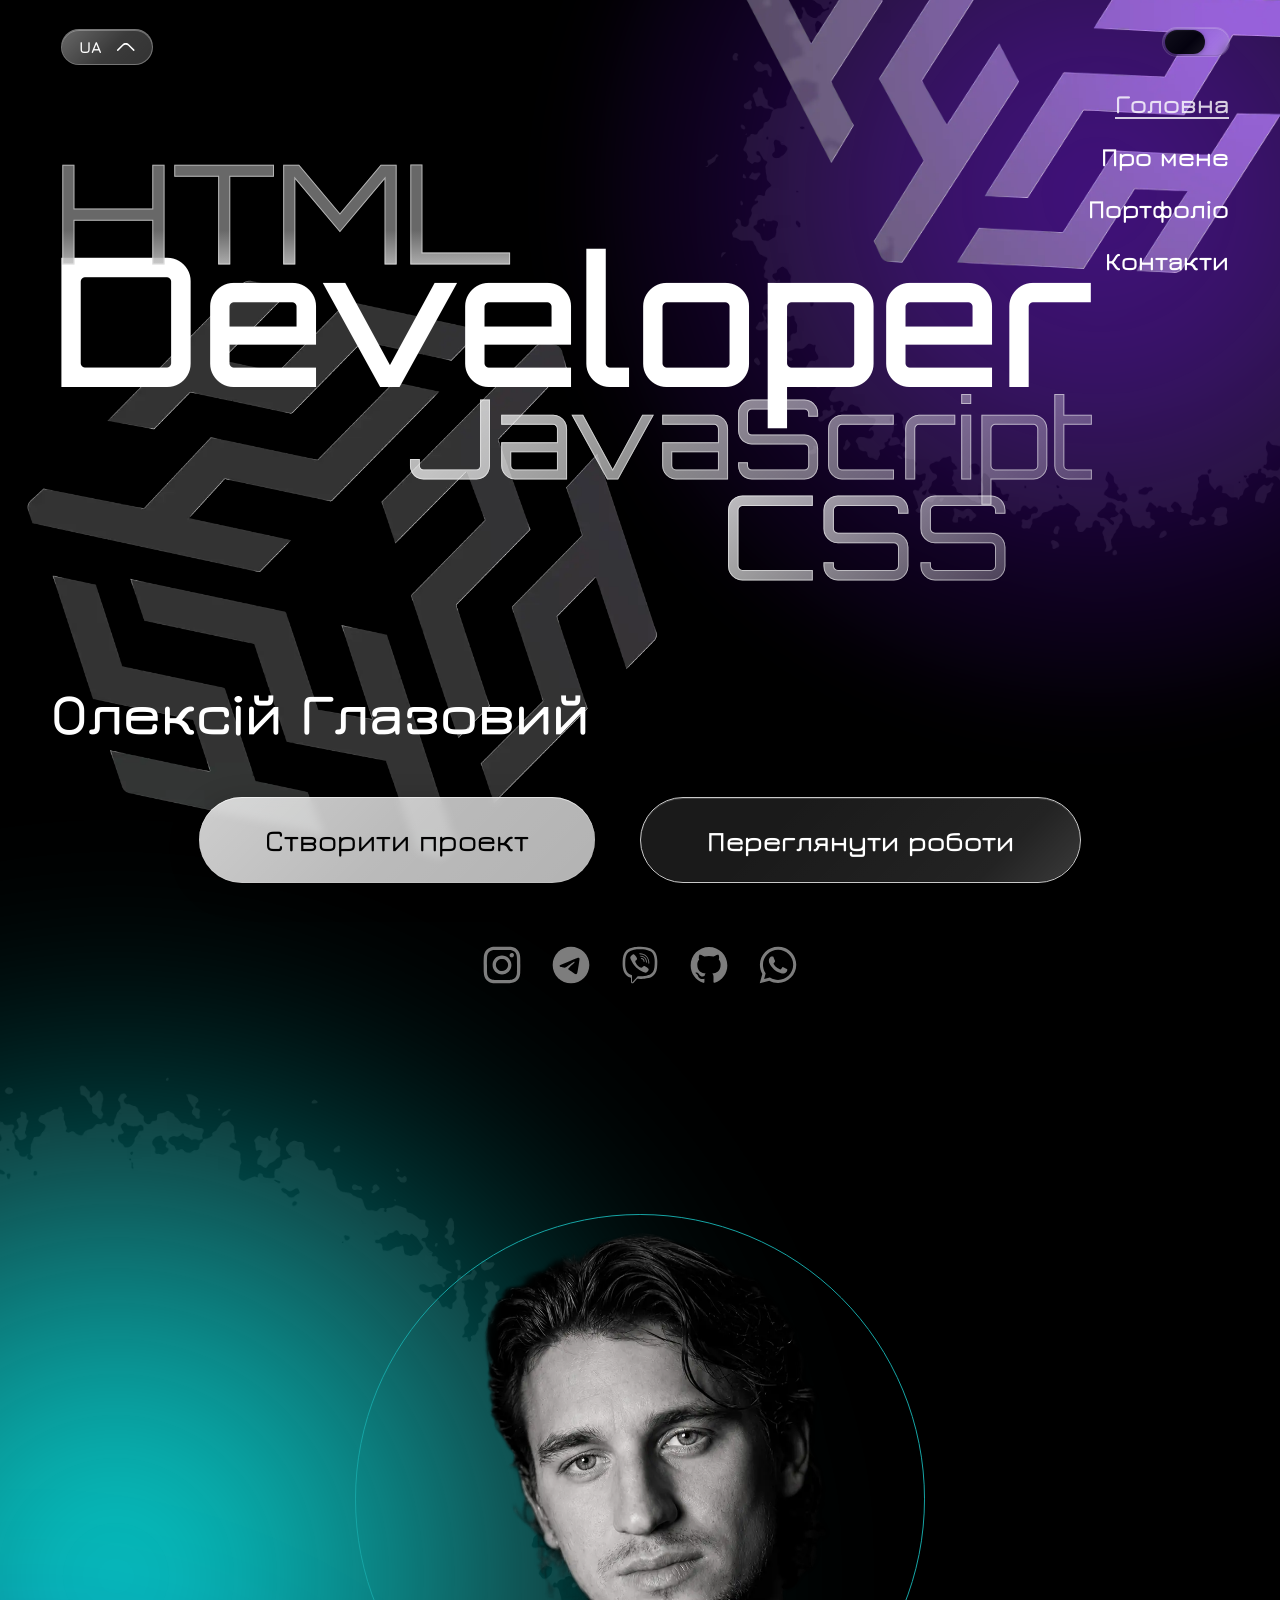
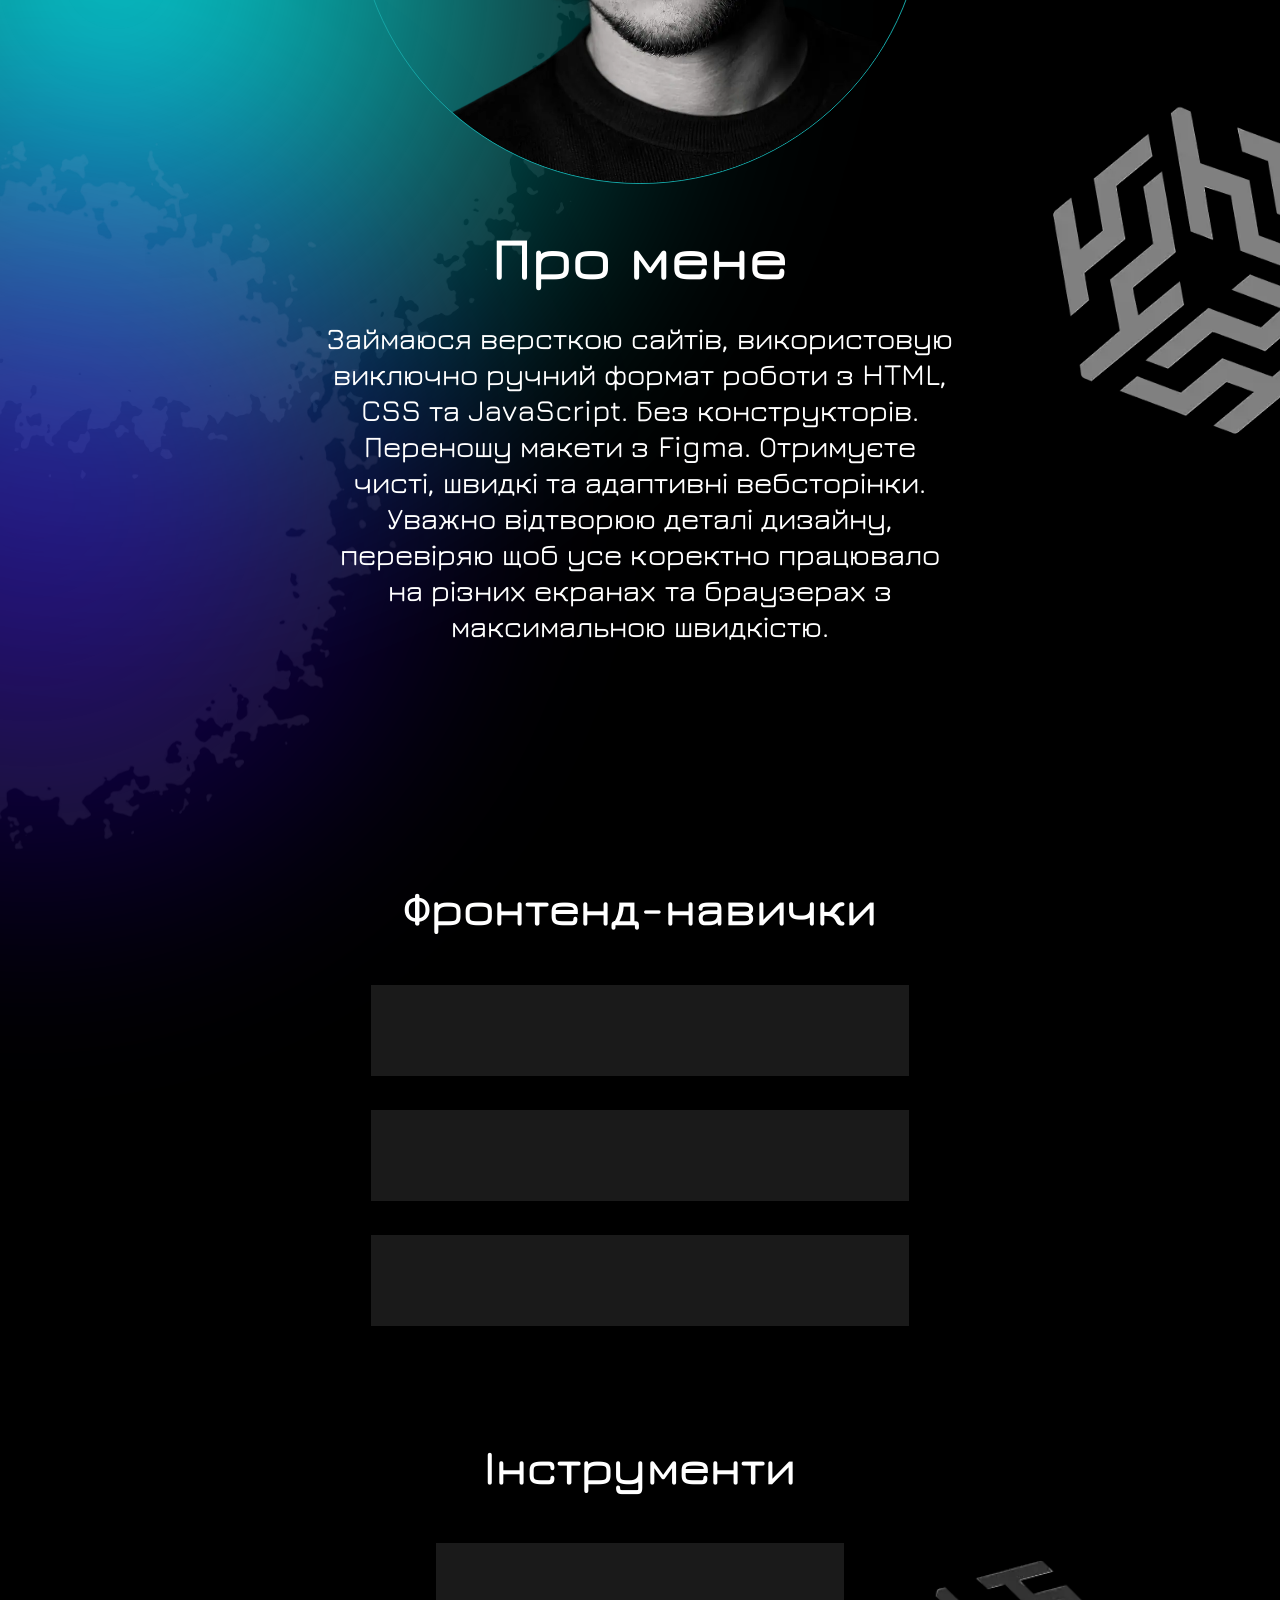
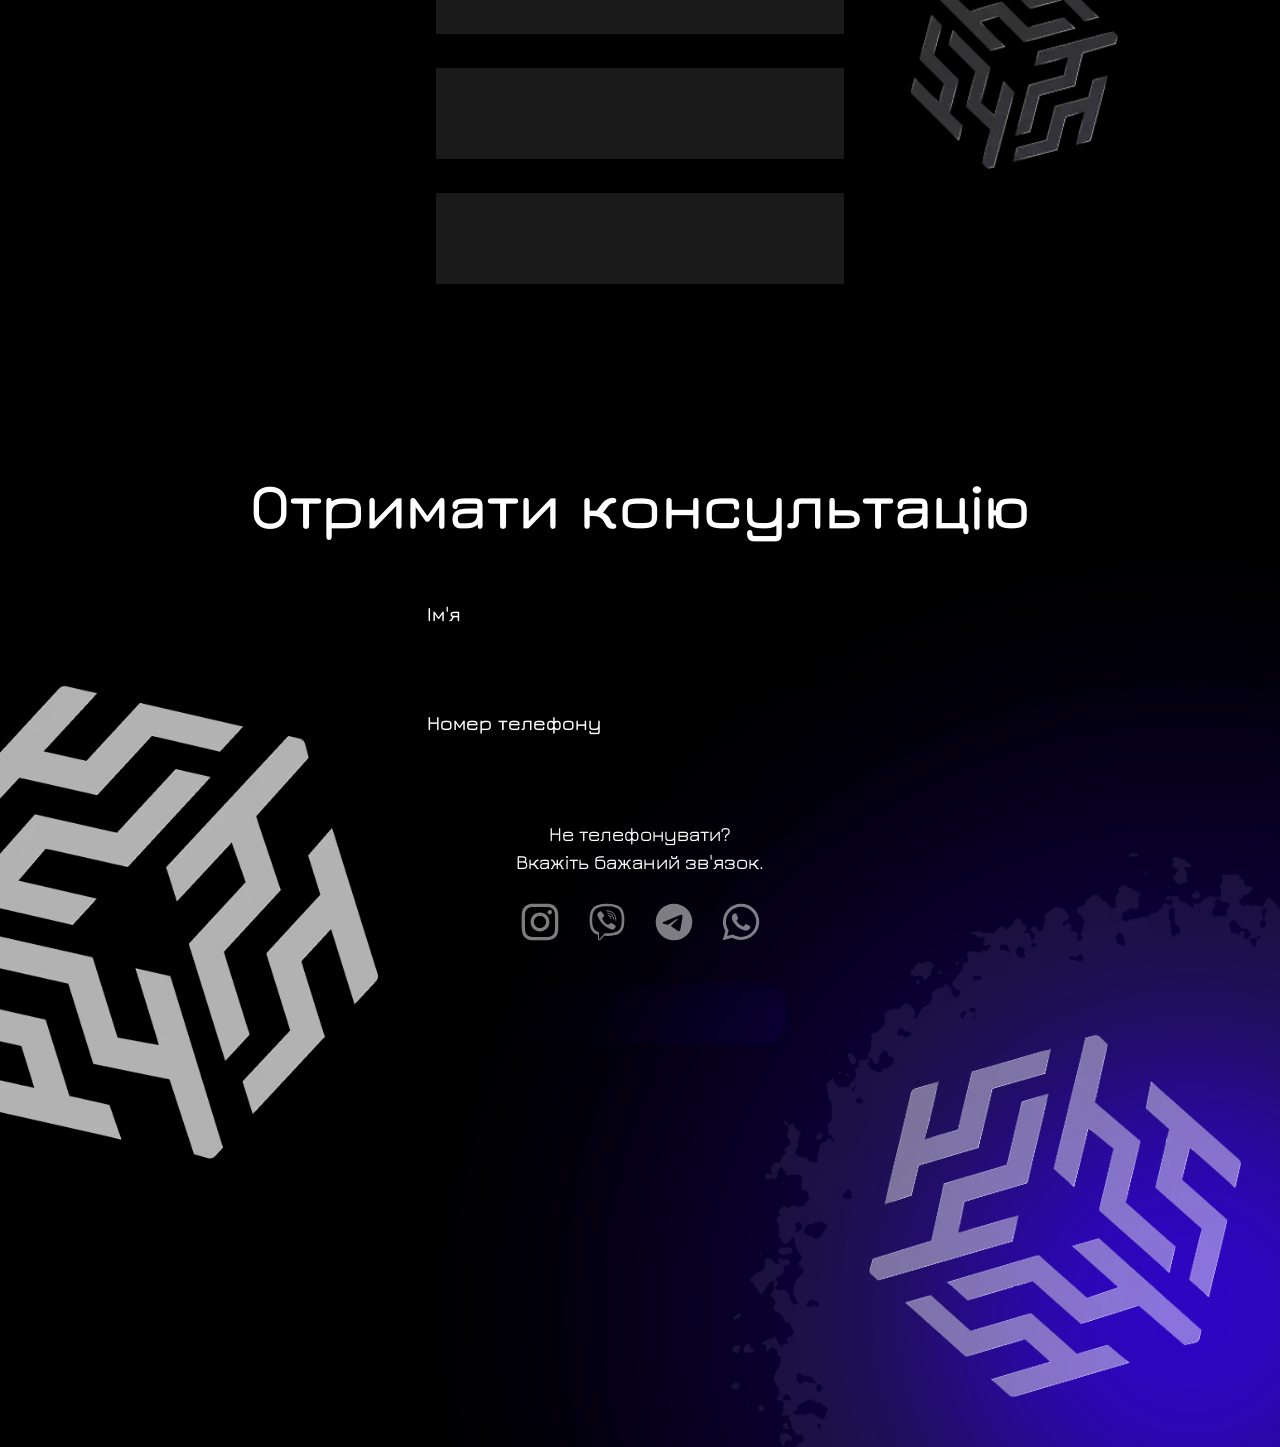
==== commit 1e2282e5: "11.09 13:40 actual" ====
--- a/index.html
+++ b/index.html
@@ -10,8 +10,6 @@
 
     <!-- CSS -->
     <link rel="stylesheet" href="style.css" />
-    <link rel="stylesheet" href="media/816.css" media="(max-width: 815px)" />
-    <link rel="stylesheet" href="media/1440.css" media="(min-width: 816px) and (max-width: 1440px)" />
   </head>
   <body class="preload">
     <header>
@@ -592,7 +590,7 @@
                 <span>
                   <a href="#">GoVista — Responsive Website for a Travel Service</a>
                 </span>
-                <div><img src="" alt="" /></div>
+                <div><img src="" alt="" loading="lazy" /></div>
               </div>
               <div class="bl-r">
                 <p>Концепт:</p>
--- a/style.css
+++ b/style.css
@@ -2090,3 +2090,1256 @@
 }
 
 /* перемикач теми початок кінець */
+
+@media (min-width: 816px) and (max-width: 1440px) {
+  .container {
+    padding: 0 clamp(24px, 5.7692vw - 23.0769px, 60px);
+  }
+
+  h2 {
+    font-size: clamp(100px, 8.013vw + 34.615px, 150px);
+  }
+
+  h1 {
+    font-size: clamp(120px, 12.821vw + 15.385px, 200px);
+    margin-top: clamp(-127px, -8.013vw - 11.615px, -77px);
+  }
+
+  h4 {
+    font-size: clamp(80px, 6.41vw + 27.692px, 120px);
+    margin-top: clamp(-92px, -5.449vw - 13.538px, -58px);
+    margin-left: clamp(269px, 19.391vw + 110.769px, 390px);
+  }
+
+  h3 {
+    font-size: clamp(78px, 8.333vw + 10px, 130px);
+    margin-top: clamp(-66px, -3.686vw - 12.923px, -43px);
+    margin-right: clamp(0px, 17.949vw - 146.462px, 112px);
+  }
+
+  header {
+    margin-bottom: clamp(-219px, calc(64.8462px - 19.7115vw), -96px);
+    transition: margin-bottom 0.5s ease;
+  }
+
+  .header-cont {
+    padding: 0;
+    padding-top: clamp(24px, calc(16.1538px + 0.9615vw), 30px);
+    padding-bottom: clamp(0px, calc(-39.2308px + 4.8077vw), 30px);
+  }
+
+  .header-cont > nav > ul > li > a {
+    font-size: clamp(20px, 1.282vw + 9.538px, 28px);
+  }
+
+  section.hero {
+    gap: clamp(34px, -16.506vw + 271.692px, 137px);
+  }
+
+  @media (min-width: 816px) and (max-width: 1300px) {
+    section.hero > .bl-r {
+      gap: 60px;
+    }
+
+    section.hero > .bl-r {
+      flex-direction: column;
+    }
+
+    section.hero > .bl-r > .hero-inf > .hero-wrap-btn-cta {
+      justify-content: center;
+    }
+
+    section.hero > .bl-r > .hero-inf > .hero-wrap-btn-cta > button:nth-of-type(1) {
+      margin-left: 0;
+    }
+
+    section.hero > .bl-r > .hero-social {
+      display: flex;
+      justify-content: center;
+      margin: 0;
+    }
+
+    section.hero > .bl-r > .hero-social > ul {
+      flex-direction: row;
+    }
+  }
+
+  section.hero > .bl-r > .hero-inf {
+    gap: clamp(50px, calc(54.9355px - 0.6048vw), 53px);
+  }
+
+  section.hero > .bl-r > .hero-inf > .hero-inf-text {
+    font-size: clamp(40px, 3.846vw + 8.615px, 64px);
+  }
+
+  section.hero > .bl-r > .hero-inf > .hero-wrap-btn-cta {
+    gap: clamp(36px, 1.763vw + 21.615px, 47px);
+  }
+
+  section.hero > .bl-r > .hero-inf > .hero-wrap-btn-cta > button {
+    height: clamp(68px, 4.006vw + 35.308px, 93px);
+  }
+
+  section.hero > .bl-r > .hero-inf > .hero-wrap-btn-cta > button:nth-of-type(1) {
+    font-size: clamp(25px, calc(15.8387096774194px + 1.12179487179487vw), 32px);
+  }
+
+  section.hero > .bl-r > .hero-inf > .hero-wrap-btn-cta > button:nth-of-type(2) {
+    font-size: clamp(22px, 1.282vw + 11.538px, 30px);
+  }
+
+  section.about {
+    margin-top: clamp(104px, 26.442vw - 111.769px, 269px);
+  }
+
+  @media (min-width: 816px) and (max-width: 1300px) {
+    section.about {
+      flex-direction: column-reverse;
+      justify-content: center;
+      align-items: center;
+      text-align: center;
+    }
+
+    section.about > .bl-r {
+      max-width: clamp(558px, -7.372vw + 664.154px, 604px);
+    }
+  }
+
+  section.about > .bl-l {
+    gap: clamp(20px, 1.603vw + 6.923px, 30px);
+    max-width: clamp(604px, 543.846px + 7.3718vw, 650px);
+    margin-top: clamp(18px, 4.167vw - 16px, 44px);
+  }
+
+  section.about > .bl-l > div {
+    font-size: clamp(48px, 2.564vw + 27.077px, 64px);
+  }
+
+  section.about > .bl-l > p {
+    font-size: clamp(24px, 1.282vw + 13.538px, 32px);
+  }
+
+  section.skills {
+    gap: clamp(56px, 12.179vw - 43.385px, 132px);
+    margin-top: clamp(105px, 28.205vw - 125.154px, 281px);
+  }
+
+  @media (min-width: 816px) and (max-width: 1300px) {
+    section.skills {
+      flex-direction: column;
+      justify-content: center;
+      align-items: center;
+    }
+
+    section.skills > .bl-l > ul > li {
+      max-width: 572px;
+    }
+
+    section.skills > .bl-r > ul > li {
+      max-width: 408px;
+    }
+  }
+
+  section.contact {
+    margin-top: clamp(138px, 9.615vw + 59.538px, 198px);
+    margin-bottom: clamp(262px, calc(518.92px - 17.788vw), 373px);
+  }
+
+  section.contact .wrap-cont > .bl-contact {
+    font-size: clamp(62px, calc(59.3870967741935px + 0.320512820512821vw), 64px);
+  }
+
+  /* page work start */
+  header.works {
+    margin-bottom: clamp(-224px, calc(-113.436px - 7.692vw), -176px);
+  }
+
+  section.works {
+    gap: clamp(8px, calc(12.34vw - 92.56px), 85px);
+  }
+
+  section.works > .works-hero-text {
+    font-size: clamp(48px, calc(2.564vw + 27.077px), 64px);
+  }
+
+  section.works > .works-wrap {
+    gap: clamp(100px, calc(215.385px - 8.013vw), 150px);
+  }
+
+  section.works > .works-wrap > .bl-wr > .bl-l > span > a {
+    font-size: clamp(22px, calc(1.603vw + 8.923px), 32px);
+  }
+
+  section.works > .works-wrap > .bl-wr > .bl-l {
+    gap: clamp(20px, calc(1.603vw + 6.923px), 30px);
+    max-width: clamp(572px, calc(12.5vw + 470px), 650px);
+  }
+
+  section.works > .works-wrap > .bl-wr > .bl-l > div {
+    height: clamp(401px, calc(8.654vw + 330.385px), 455px);
+  }
+
+  section.works > .works-wrap > .bl-wr > .bl-r {
+    max-width: clamp(500px, calc(21.1538461538462px + 38.4615384615385vw), 575px);
+  }
+
+  section.works > .works-wrap > .bl-wr > .bl-r > p,
+  section.works > .works-wrap > .bl-wr > .bl-r > .bl-r-wrap > p,
+  section.works > .works-wrap > .bl-wr > .bl-r > .bl-r-wrap div li {
+    font-size: clamp(16px, calc(0.641vw + 10.769px), 20px);
+  }
+
+  @media (min-width: 816px) and (max-width: 1245px) {
+    section.works > .works-wrap > .bl-wr {
+      flex-direction: column;
+      padding-right: 60px;
+    }
+
+    section.works > .works-wrap > div:nth-child(even) {
+      flex-direction: column;
+    }
+
+    section.works > .works-wrap > .bl-wr > .bl-l {
+      flex-direction: column-reverse;
+      max-width: clamp(572px, calc(18.182vw + 423.636px), 650px);
+    }
+
+    section.works > .works-wrap > .bl-wr > .bl-l > div {
+      height: clamp(401px, calc(11.628vw + 306.16px), 455px);
+    }
+
+    section.works > .works-wrap > .bl-wr > .bl-r {
+      max-width: clamp(604px, calc(80.653vw - 54.126px), 950px);
+    }
+  }
+
+  /* page work end */
+
+  /* decorat elements start */
+
+  .decor-one {
+    right: clamp(-320px, calc(-371.515px + 6.061vw), -280px);
+    top: clamp(-320px, calc(24.0385vw - 516.1538px), -170px);
+  }
+
+  .decor-one > .wrap > .texture {
+    width: clamp(792px, calc(15.1515vw + 654px), 872px);
+    height: 805px;
+  }
+
+  .decor-one > .wrap > .cube {
+    width: clamp(400px, calc(48.0769vw + 7.693px), 700px);
+    height: clamp(400px, calc(48.0769vw + 7.693px), 700px);
+    left: clamp(25px, 304.23px - 19.39vw, 146px);
+    top: clamp(-170px, 499.23px - 46.47vw, 120px);
+  }
+
+  .decor-two {
+    left: clamp(-70px, -4.808vw - 0.769px, -40px);
+    top: clamp(55px, -12.019vw + 228.077px, 130px);
+  }
+
+  .decor-two > .cube {
+    width: clamp(500px, 56.09vw + 42.308px, 850px);
+    height: clamp(500px, 56.09vw + 42.308px, 850px);
+  }
+
+  .decor-three {
+    top: clamp(-200px, -15.705vw + 26.154px, -102px);
+    left: clamp(-500px, -17.628vw - 246.154px, -390px);
+  }
+
+  .decor-three > .wrap > span {
+    width: clamp(1100px, 32.051vw + 838.462px, 1300px);
+    height: clamp(1100px, 32.051vw + 838.462px, 1300px);
+  }
+
+  .decor-three > .wrap > .texture {
+    width: clamp(950px, 26.603vw + 732.885px, 1116px);
+    height: clamp(950px, 26.603vw + 732.885px, 1116px);
+  }
+
+  .decor-four {
+    top: clamp(450px, -16.026vw + 680.769px, 550px);
+    left: clamp(-450px, -16.026vw - 219.231px, -350px);
+  }
+
+  .decor-four > .wrap > span {
+    width: clamp(800px, 32.051vw + 538.462px, 1000px);
+    height: clamp(800px, 32.051vw + 538.462px, 1000px);
+  }
+
+  .decor-four > .wrap > .texture {
+    width: clamp(700px, 24.038vw + 503.846px, 850px);
+    height: clamp(700px, 24.038vw + 503.846px, 850px);
+  }
+
+  .decor-five {
+    bottom: clamp(-820px, -1107.69px + 35.26vw, -600px);
+    right: clamp(-500px, -565.38px + 8.01vw, -450px);
+  }
+
+  .decor-five > .wrap > span {
+    width: 1300px;
+    height: 1300px;
+  }
+
+  .decor-five > .wrap > .texture {
+    width: 1000px;
+    height: 1000px;
+  }
+
+  .decor-five > .wrap > .cube {
+    width: clamp(330px, 42.31px + 35.26vw, 550px);
+    left: clamp(60px, 313.85px - 17.63vw, 170px);
+    bottom: clamp(330px, 653.08px - 22.44vw, 470px);
+  }
+
+  .decor-six {
+    top: clamp(420px, -1.603vw + 443.077px, 430px);
+    right: clamp(-245px, -19.231vw + 31.923px, -125px);
+  }
+
+  .decor-six > .cube {
+    width: clamp(320px, 32.051vw + 58.462px, 520px);
+  }
+
+  .decor-seven {
+    top: clamp(500px, -96.154vw + 1884.615px, 1100px);
+    right: clamp(0px, 17.628vw - 143.846px, 110px);
+  }
+
+  .decor-seven > .cube {
+    width: clamp(160px, 22.436vw - 23.077px, 300px);
+  }
+
+  .decor-eight {
+    top: clamp(50px, -59.295vw + 903.846px, 420px);
+    left: clamp(-250px, -16.026vw - 19.231px, -150px);
+  }
+
+  .decor-eight > .cube {
+    width: clamp(400px, 48.077vw + 7.692px, 700px);
+  }
+
+  /* decorat elements end */
+
+  /* decorat elements works page start */
+
+  .decor-work-one {
+    top: clamp(1340px, calc(-116.9872vw + 3024.6154px), 2070px);
+    left: clamp(-480px, calc(1.6026vw - 493.0769px), -470px);
+  }
+
+  .decor-work-one > .wrap > .texture {
+    width: clamp(1000px, calc(18.5897vw + 848.3077px), 1116px);
+  }
+
+  .decor-work-one > .wrap > span {
+    width: clamp(1220px, calc(804.615px + 41.667vw), 1400px);
+  }
+
+  .decor-work-two {
+    top: clamp(2050px, calc(-115.3846vw + 3711.5385px), 2770px);
+    left: clamp(-370px, calc(-17.6282vw - 116.1538px), -260px);
+  }
+
+  .decor-work-two > .wrap > .texture {
+    width: clamp(550px, calc(48.0769vw + 157.6923px), 850px);
+  }
+
+  .decor-work-two > .wrap > span {
+    width: clamp(530px, calc(43.2692vw + 176.9231px), 800px);
+  }
+
+  .decor-work-three {
+    top: clamp(2580px, calc(5394.231px - 195.513vw), 3800px);
+  }
+
+  .decor-work-three > .wrap > .texture {
+    width: 1080px;
+  }
+
+  .decor-work-three > .wrap > span {
+    width: 1530px;
+  }
+
+  .decor-work-four {
+    top: clamp(4340px, calc(6923.077px - 179.487vw), 5460px);
+    left: clamp(-500px, calc(-407.692px - 6.41vw), -460px);
+  }
+
+  .decor-work-four > .wrap > .texture {
+    width: 940px;
+  }
+
+  .decor-work-four > .wrap > span {
+    width: clamp(930px, calc(511.538px + 51.282vw), 1250px);
+  }
+
+  .decor-work-five {
+    bottom: -500px;
+    right: -530px;
+  }
+
+  .decor-work-five > .wrap > .texture {
+    width: clamp(1200px, calc(1069.2307692307693px + 16.025641025641026vw), 1300px);
+  }
+
+  .decor-work-five > .wrap > span {
+    width: clamp(1100px, calc(838.4615384615385px + 32.05128205128205vw), 1300px);
+  }
+
+  .work-cube-one {
+    top: clamp(525px, calc(1298.076923076923px - 53.68589743589743vw), 860px);
+    left: clamp(-175px, calc(5px - 12.5vw), -97px);
+  }
+
+  .work-cube-one > img {
+    width: clamp(200px, calc(69.2307692307692px + 16.025641025641026vw), 300px);
+  }
+
+  .work-cube-two {
+    top: clamp(1140px, calc(2802.307692307692px - 115.38461538461539vw), 1860px);
+    right: clamp(-110px, calc(-136.15384615384616px + 3.2051282051282053vw), -90px);
+  }
+
+  .work-cube-two > img {
+    width: clamp(300px, calc(38.46153846153846px + 32.05128205128205vw), 500px);
+  }
+
+  .work-cube-three {
+    left: clamp(-350px, calc(-807.6923076923077px + 56.08974358974359vw), 0px);
+  }
+
+  .work-cube-three > img {
+    width: 200px;
+  }
+
+  .work-cube-four {
+    top: clamp(2900px, calc(5807.692307692308px - 201.92307692307693vw), 4160px);
+    right: clamp(-95px, calc(-83.46153846153845px - 0.8012820512820513vw), -90px);
+  }
+
+  .work-cube-four > img {
+    width: clamp(300px, calc(169.23076923076923px + 16.025641025641026vw), 400px);
+  }
+
+  .work-cube-five {
+    top: clamp(3260px, calc(4621.384615384615px - 94.55128205128205vw), 3850px);
+    left: clamp(-450px, calc(-881.5384615384615px + 52.88461538461539vw), -120px);
+  }
+
+  .work-cube-five > img {
+    width: 250px;
+  }
+
+  .work-cube-six {
+    top: clamp(4365px, calc(9188.076923076924px - 334.93589743589746vw), 6455px);
+
+    right: clamp(-115px, calc(23.46153846153846px - 9.615384615384615vw), -55px);
+  }
+
+  .work-cube-six > img {
+    width: clamp(300px, calc(169.23076923076923px + 16.025641025641026vw), 400px);
+  }
+
+  .work-cube-seven {
+    top: clamp(4640px, calc(7270px - 182.69230769230769vw), 5780px);
+    left: clamp(-125px, calc(-37.30769230769231px - 6.08974358974359vw), -87px);
+  }
+
+  .work-cube-seven > img {
+    width: clamp(220px, calc(115.38461538461536px + 12.82051282051282vw), 300px);
+  }
+
+  .work-cube-eight {
+    bottom: clamp(-80px, calc(104.61538461538461px - 12.82051282051282vw), 0px);
+    right: clamp(15px, calc(-76.53846153846152px + 11.217948717948717vw), 85px);
+  }
+
+  .work-cube-eight > img {
+    width: clamp(250px, calc(-469.2307692307693px + 88.14102564102564vw), 800px);
+  }
+
+  /* decorat elements works page end */
+}
+
+@media (min-width: 320px) and (max-width: 815px) {
+  .container {
+    padding: 0 24px;
+  }
+
+  h2 {
+    font-size: clamp(40px, 12.097vw + 1.29px, 100px);
+  }
+
+  h1 {
+    font-size: clamp(46px, calc(-1.4516px + 14.9194vw), 120px);
+    margin-top: clamp(-77px, calc(-2.9677px - 9.0726vw), -32px);
+  }
+
+  h4 {
+    font-size: clamp(30px, calc(-2.2581px + 10.0806vw), 80px);
+    margin-top: clamp(-58px, calc(2.9032px - 7.4597vw), -21px);
+    margin-left: clamp(83px, calc(-37px + 37.5vw), 269px);
+  }
+
+  h3 {
+    font-size: clamp(28px, calc(-4.2581px + 10.0806vw), 78px);
+    margin-top: clamp(-43px, calc(3.0645px - 5.6452vw), -15px);
+    margin-right: 0px;
+  }
+
+  header {
+    margin-bottom: 0;
+  }
+
+  .header-cont {
+    flex-direction: row-reverse;
+    justify-content: space-between;
+    align-items: flex-start;
+    padding: 24px 0 0;
+  }
+
+  .lang-swapper.mob {
+    left: unset;
+    right: 0;
+    transform: translateY(-200%);
+  }
+
+  .header-cont > .wrap-btn-swap {
+    width: clamp(58px, calc(52.8387px + 1.6129vw), 66px);
+    height: clamp(23px, calc(19.7742px + 1.0081vw), 28px);
+  }
+
+  .header-cont > .wrap-btn-swap > label > span::before {
+    width: clamp(30px, calc(23.5484px + 2.0161vw), 40px);
+    height: clamp(19px, calc(15.7742px + 1.0081vw), 24px);
+  }
+
+  .header-cont > .nav-wrap > .burger-menu {
+    position: relative;
+    z-index: 11;
+    display: flex;
+    flex-direction: column;
+    justify-content: center;
+    align-items: center;
+    gap: 8px;
+    width: 36px;
+    height: 36px;
+    margin-top: clamp(-8px, calc(-13.1613px + 1.6129vw), 0px);
+    cursor: pointer;
+  }
+
+  .header-cont > .nav-wrap > .burger-menu > span {
+    width: 29.25px;
+    height: 2px;
+    background-color: rgba(255, 255, 255, 100%);
+    border-radius: 6px;
+    transition: background-color 0.3s ease;
+  }
+
+  body.light-theme .header-cont > .nav-wrap > .burger-menu > span {
+    background-color: black;
+  }
+
+  .header-cont > .nav-wrap > .burger-menu:hover > span {
+    background-color: rgba(255, 255, 255, 50%);
+  }
+
+  .header-cont > .nav-wrap > .burger-menu:active > span {
+    background-color: rgba(255, 255, 255, 70%);
+  }
+
+  .header-cont > .nav-wrap > nav {
+    position: absolute;
+    z-index: 9;
+    overflow: hidden;
+    width: calc(100% + 48px);
+    height: 95vh;
+    top: 0;
+    left: 0;
+    margin-left: -24px;
+    padding: 86px 24px 0;
+    background-color: black;
+    transition: transform 0.5s ease;
+    transform: translateY(-200%);
+  }
+
+  body.light-theme .header-cont > .nav-wrap > nav {
+    background-color: white;
+  }
+
+  .header-cont > .nav-wrap > nav > ul {
+    position: relative;
+    display: flex;
+    flex-direction: column;
+    gap: 16px;
+    z-index: 12;
+  }
+
+  .header-cont > .nav-wrap > nav > ul > li > a {
+    position: relative;
+    display: flex;
+    font-family: "Jura", sans-serif;
+    font-size: 28px;
+    color: white;
+    transition: opacity 0.7s ease;
+  }
+
+  body.light-theme .header-cont > .nav-wrap > nav > ul > li > a {
+    color: black;
+  }
+
+  .header-cont > .nav-wrap > nav > ul > li > a::after {
+    position: absolute;
+    content: "";
+    max-width: 160px;
+    width: 0%;
+    height: 2px;
+    background-color: white;
+    left: 0;
+    bottom: 0;
+    transition:
+      width 1s ease,
+      opacity 0.5s ease;
+  }
+
+  body.light-theme .header-cont > .nav-wrap > nav > ul > li > a::after {
+    background-color: black;
+  }
+
+  .header-cont > .nav-wrap > nav > ul > li > a.st {
+    opacity: 0.8;
+  }
+
+  .header-cont > .nav-wrap > nav > ul > li > a.st::after {
+    position: absolute;
+    content: "";
+    width: 100%;
+    height: 2px;
+    background-color: white;
+    left: 0;
+    bottom: 0;
+  }
+
+  body.light-theme .header-cont > .nav-wrap > nav > ul > li > a.st::after {
+    background-color: black;
+  }
+
+  section.hero {
+    gap: clamp(55px, calc(2.5806px + 16.5323vw), 137px);
+  }
+
+  section.hero > .bl-r {
+    align-items: center;
+    text-align: center;
+    justify-content: center;
+    flex-direction: column;
+    gap: 60px;
+  }
+
+  section.hero > .bl-r > .hero-inf {
+    align-items: center;
+    gap: clamp(30px, calc(15.1613px + 4.6371vw), 53px);
+    width: 100%;
+  }
+
+  section.hero > .bl-r > .hero-inf > .hero-inf-text {
+    align-self: flex-start;
+    font-size: clamp(18px, calc(3.8065px + 4.4355vw), 40px);
+  }
+
+  section.hero > .bl-r > .hero-inf > .hero-wrap-btn-cta {
+    flex-direction: column;
+    gap: clamp(14px, calc(-0.1935px + 4.4355vw), 36px);
+    max-width: clamp(272px, calc(204.9032px + 20.9677vw), 376px);
+    width: 100%;
+  }
+
+  section.hero > .bl-r > .hero-inf > .hero-wrap-btn-cta > button {
+    text-align: center;
+    justify-content: center;
+    height: clamp(44px, calc(28.5161px + 4.8387vw), 68px);
+    padding: 0;
+  }
+
+  section.hero > .bl-r > .hero-inf > .hero-wrap-btn-cta > button:nth-of-type(1) {
+    margin-left: 0;
+    font-size: clamp(20px, calc(14.8387px + 1.6129vw), 28px);
+  }
+
+  section.hero > .bl-r > .hero-inf > .hero-wrap-btn-cta > button:nth-of-type(2) {
+    font-size: clamp(16px, calc(12.129px + 1.2097vw), 22px);
+  }
+
+  section.hero > .bl-r > .hero-social {
+    display: flex;
+    justify-content: center;
+    margin: 0;
+  }
+
+  section.hero > .bl-r > .hero-social > ul {
+    flex-direction: row;
+  }
+
+  section.hero > .bl-r > .hero-social > ul > li > a > svg {
+    width: clamp(28px, calc(17.6774px + 3.2258vw), 44px);
+    height: clamp(28px, calc(17.6774px + 3.2258vw), 44px);
+  }
+
+  section.about {
+    margin-top: clamp(79px, calc(62.871px + 5.0403vw), 104px);
+  }
+
+  section.about > .bl-l {
+    gap: clamp(20px, calc(29.871px - 1.2097vw), 26px);
+    max-width: clamp(272px, 66.935vw + 57.806px, 604px);
+    margin-top: 18px;
+  }
+
+  section.about > .bl-l > div {
+    font-size: clamp(28px, calc(15.0968px + 4.0323vw), 48px);
+  }
+
+  section.about > .bl-l > p {
+    font-size: clamp(13px, calc(5.9032px + 2.2177vw), 24px);
+  }
+
+  section.about > .bl-r {
+    max-width: clamp(272px, calc(65.55px + 66.5323vw), 604px);
+  }
+
+  section.about > .bl-r > .wrap-pers > img:nth-of-type(1) {
+    display: none;
+  }
+
+  section.about > .bl-r > .wrap-pers > img:nth-of-type(2) {
+    display: block;
+  }
+
+  section.about {
+    flex-direction: column-reverse;
+    justify-content: center;
+    align-items: center;
+    text-align: center;
+  }
+
+  section.skills {
+    flex-direction: column;
+    justify-content: center;
+    align-items: center;
+    gap: clamp(30px, calc(49.3548px + 0.8065vw), 56px);
+    margin-top: clamp(87px, 75.387px + 3.629vw, 105px);
+  }
+
+  section.skills > div {
+    font-size: clamp(28px, calc(15.0968px + 4.0323vw), 48px);
+  }
+
+  section.skills > div {
+    gap: clamp(30px, calc(17.0968px + 4.0323vw), 50px);
+  }
+
+  section.skills > div > ul {
+    gap: clamp(20px, calc(10.3226px + 3.0242vw), 35px);
+  }
+
+  section.skills > .bl-l > ul > li {
+    max-width: clamp(272px, calc(78.4516px + 60.4839vw), 572px);
+  }
+
+  section.skills > .bl-r > ul > li {
+    max-width: clamp(200px, calc(65.8065px + 41.9355vw), 408px);
+  }
+
+  section.skills > div > ul > li {
+    height: clamp(44px, calc(14.3333px + 9.2742vw), 90px);
+    padding: 0 clamp(0px, calc(-15.4839px + 4.8387vw), 24px);
+    font-size: clamp(14px, 7.548px + 2.016vw, 24px);
+  }
+
+  section.contact {
+    margin-top: clamp(74px, calc(45.9355px + 11.2903vw), 138px);
+    margin-bottom: clamp(118px, calc(51.411vw - 46.72px), 373px);
+  }
+
+  section.contact .wrap-cont {
+    gap: clamp(30px, calc(23.5484px + 2.0161vw), 40px);
+  }
+
+  section.contact .wrap-cont > .bl-contact {
+    font-size: clamp(28px, calc(4.7742px + 7.2581vw), 64px);
+  }
+
+  section.contact .wrap-cont > .wrap-inputs {
+    gap: clamp(16px, calc(10.8387px + 1.6129vw), 24px);
+    margin-top: clamp(0px, calc(-12.9032px + 4.0323vw), 20px);
+  }
+
+  section.contact .wrap-cont > .wrap-inputs > div > label {
+    font-size: clamp(14px, calc(10.129px + 1.2097vw), 20px);
+  }
+
+  section.contact .wrap-cont > .wrap-inputs > div > input {
+    height: clamp(44px, calc(36.2581px + 2.4194vw), 56px);
+    font-size: clamp(12px, calc(6.83870967741935px + 1.61290322580645vw), 20px);
+  }
+
+  section.contact .wrap-cont > .wrap-forcontacts {
+    gap: clamp(20px, calc(30.5806px - 0.8065vw), 24px);
+  }
+
+  section.contact .wrap-cont > .wrap-forcontacts > .wrap-forcont-text {
+    font-size: clamp(14px, calc(10.129px + 1.2097vw), 20px);
+  }
+
+  section.contact .wrap-cont > .wrap-forcontacts > .wrap-forcont-socials {
+    gap: clamp(23px, calc(37.8065px - 1.8145vw), 32px);
+  }
+
+  section.contact .wrap-cont > .wrap-forcontacts > .wrap-inp-social > label {
+    font-size: clamp(14px, calc(10.129px + 1.2097vw), 20px);
+  }
+
+  section.contact .wrap-cont > .wrap-forcontacts > .wrap-inp-social > input {
+    height: clamp(44px, calc(36.2581px + 2.4194vw), 56px);
+    font-size: clamp(12px, calc(9.4194px + 0.8065vw), 16px);
+  }
+
+  section.contact .wrap-cont > .wrap-btn-sumb > button {
+    height: clamp(44px, calc(31.7419px + 3.8306vw), 63px);
+  }
+
+  /* page work start */
+  header.works {
+    margin-bottom: 0;
+  }
+
+  .p-cont-one,
+  .p-cont-two {
+    transition: transform 0.6s ease;
+  }
+
+  section.works {
+    gap: clamp(8px, calc(21.333px - 1.667vw), 16px);
+  }
+
+  section.works > .works-hero-text {
+    font-size: clamp(28px, calc(12.903vw + 6.71px), 48px);
+  }
+
+  section.works > .works-wrap {
+    gap: clamp(78px, calc(14.516vw + 30.968px), 150px);
+    margin-top: 0;
+  }
+
+  section.works > .works-wrap > div:nth-child(even) {
+    flex-direction: column;
+  }
+
+  section.works > .works-wrap > .bl-wr {
+    flex-direction: column;
+    gap: clamp(10px, calc(2.016vw + 3.548px), 20px);
+    padding-right: 0;
+  }
+
+  section.works > .works-wrap > .bl-wr > .bl-l > span > a {
+    font-size: clamp(14px, calc(1.613vw + 8.839px), 22px);
+  }
+
+  section.works > .works-wrap > .bl-wr > .bl-l {
+    flex-direction: column-reverse;
+    gap: clamp(10px, calc(2.016vw + 3.548px), 20px);
+    max-width: clamp(272px, calc(60.484vw + 78.452px), 572px);
+  }
+
+  section.works > .works-wrap > .bl-wr > .bl-l > div {
+    height: clamp(190px, calc(42.54vw + 53.871px), 401px);
+  }
+
+  section.works > .works-wrap > .bl-wr > .bl-r {
+    max-width: clamp(272px, calc(66.935vw + 57.806px), 604px);
+  }
+
+  section.works > .works-wrap > .bl-wr > .bl-r > p,
+  section.works > .works-wrap > .bl-wr > .bl-r > .bl-r-wrap > p,
+  section.works > .works-wrap > .bl-wr > .bl-r > .bl-r-wrap div li {
+    font-size: clamp(12px, calc(0.806vw + 9.419px), 16px);
+  }
+
+  section.works > .works-wrap > .bl-wr > .bl-r > span {
+    font-size: clamp(16px, calc(10.838709677419356px + 1.6129032258064515vw), 24px);
+  }
+  /* page work end */
+
+  /* decorat elements start */
+
+  .decor-one {
+    right: clamp(-320px, -15.121vw - 196.613px, -245px);
+    top: clamp(-320px, -29.234vw - 81.452px, -175px);
+  }
+
+  .decor-one > .wrap > span {
+    width: clamp(700px, 60.484vw + 506.452px, 1000px);
+    height: clamp(700px, 60.484vw + 506.452px, 1000px);
+  }
+
+  .decor-one > .wrap > .texture {
+    width: clamp(564px, 45.968vw + 26.056rem, 792px);
+    height: clamp(530px, 55.444vw + 22.036rem, 805px);
+  }
+
+  .decor-one > .wrap > .cube {
+    width: clamp(250px, 30.242vw + 153.226px, 400px);
+    height: clamp(250px, 30.242vw + 153.226px, 400px);
+    left: clamp(122px, 4.839vw + 106.516px, 146px);
+    top: clamp(50px, 14.113vw + 4.839px, 120px);
+  }
+
+  .decor-two {
+    left: clamp(-40px, -3.024vw - 15.323px, -25px);
+    top: clamp(48px, 15.524vw - 1.677px, 125px);
+  }
+
+  .decor-two > .cube {
+    width: clamp(200px, 66.532vw - 12.903px, 530px);
+    height: clamp(200px, 66.532vw - 12.903px, 530px);
+  }
+
+  .decor-two > .cube > img:nth-of-type(1) {
+    display: none;
+  }
+
+  .decor-two > .cube > img:nth-of-type(2) {
+    display: block;
+  }
+
+  .decor-three {
+    top: clamp(-102px, -11.492vw - 8.226px, -45px);
+    left: clamp(-390px, -30.242vw - 143.226px, -240px);
+  }
+
+  .decor-three > .wrap > span {
+    width: clamp(650px, 90.726vw + 359.677px, 1100px);
+    height: clamp(650px, 90.726vw + 359.677px, 1100px);
+  }
+
+  .decor-three > .wrap > .texture {
+    width: clamp(500px, 90.726vw + 209.677px, 950px);
+    height: clamp(500px, 90.726vw + 209.677px, 950px);
+  }
+
+  .decor-four {
+    top: clamp(290px, 52.419vw + 122.258px, 550px);
+    left: clamp(-350px, -34.274vw - 70.323px, -180px);
+  }
+
+  .decor-four > .wrap > span {
+    width: clamp(400px, 80.645vw + 141.935px, 800px);
+    height: clamp(400px, 80.645vw + 141.935px, 800px);
+  }
+
+  .decor-four > .wrap > .texture {
+    width: clamp(300px, 80.645vw + 41.935px, 700px);
+    height: clamp(300px, 80.645vw + 41.935px, 700px);
+  }
+
+  .decor-five {
+    bottom: clamp(-820px, 35.48px - 104.84vw, -300px);
+    right: clamp(-500px, -22.58px - 58.47vw, -210px);
+  }
+
+  .decor-five > .wrap > span {
+    width: clamp(750px, 395.16px + 110.89vw, 1300px);
+    aspect-ratio: 1 / 1;
+    height: auto;
+
+    background: radial-gradient(circle at center, rgba(55, 0, 255, 0.75) 15%, rgba(55, 0, 255, 0.15) 25%, rgba(55, 0, 255, 0.1) 60%, rgba(55, 0, 255, 0) 95%);
+  }
+
+  .decor-five > .wrap > .texture {
+    width: clamp(500px, 177.42px + 100.81vw, 1000px);
+    aspect-ratio: 1 / 1;
+    height: auto;
+  }
+
+  .decor-five > .wrap > .cube {
+    width: clamp(180px, 83.23px + 30.24vw, 330px);
+    left: clamp(168px, 166.71px + 0.4vw, 170px);
+    bottom: clamp(134px, -82.77px + 67.74vw, 470px);
+  }
+
+  .decor-six {
+    top: clamp(210px, 44.355vw + 68.065px, 430px);
+    right: clamp(-125px, -9.073vw - 50.968px, -80px);
+  }
+
+  .decor-six > .cube {
+    width: clamp(150px, 34.274vw + 40.323px, 320px);
+  }
+
+  .decor-seven {
+    top: clamp(600px, 100.806vw + 277.419px, 1100px);
+    right: clamp(-650px, 131.048vw - 1069.355px, 0px);
+  }
+
+  .decor-seven > .cube {
+    width: 160px;
+  }
+
+  .decor-eight {
+    top: clamp(143px, 55.847vw - 35.71px, 420px);
+    left: clamp(-150px, -12.5vw - 48px, -88px);
+  }
+
+  .decor-eight > .cube {
+    width: clamp(130px, 54.435vw - 44.194px, 400px);
+  }
+
+  .decor-nine {
+    position: absolute;
+    display: block;
+    z-index: -1;
+    top: clamp(-740px, -104.839vw + 115.484px, -220px);
+    right: clamp(-500px, -56.452vw - 39.355px, -220px);
+  }
+
+  .decor-nine > .wrap {
+    position: relative;
+  }
+
+  .decor-nine > .wrap > span {
+    display: block;
+    position: absolute;
+    left: 50%;
+    top: 50%;
+    filter: blur(40px);
+    will-change: transform;
+    transform: translate(clamp(-720px, -74.597vw - 111.29px, -350px), /* от -50% (350px) до -45% (720px) */ clamp(-736px, -77.823vw - 100.97px, -350px) /* от -50% (350px) до -46% (736px) */)
+      translateZ(0);
+    width: clamp(700px, 181.452vw + 119.355px, 1600px);
+    aspect-ratio: 1 / 1;
+    height: auto;
+    border-radius: 50%;
+    background: radial-gradient(circle at center, rgba(120, 12, 255, 0.99) 15%, rgba(120, 12, 255, 0.55) 25%, rgba(120, 12, 255, 0.1) 60%, rgba(120, 12, 255, 0) 95%);
+    pointer-events: none;
+    z-index: -4;
+  }
+
+  .decor-nine > .wrap > .texture {
+    position: relative;
+    z-index: -5;
+    width: clamp(580px, 165.323vw + 50.968px, 1400px);
+    aspect-ratio: 1 / 1;
+    height: auto;
+  }
+
+  .decor-nine > .wrap > .texture > img,
+  .decor-nine > .wrap > .cube > img {
+    display: block;
+    width: 100%;
+    height: 100%;
+  }
+
+  .decor-nine > .wrap > .cube {
+    position: absolute;
+    aspect-ratio: 1 / 1;
+    height: auto;
+    width: clamp(300px, 30.242vw + 203.226px, 450px);
+    left: clamp(-25px, 2.016vw - 31.452px, -15px);
+    top: clamp(560px, 104.839vw + 224.516px, 1080px);
+  }
+
+  /* decorat elements end */
+
+  /* decorat elements works page start */
+
+  .decor-work-one {
+    top: clamp(1620px, calc(90.7258vw + 1329.6774px), 2070px);
+    left: clamp(-480px, calc(-46.371vw - 101.6129px), -250px);
+  }
+
+  .decor-work-one > .wrap > .texture {
+    width: clamp(540px, calc(92.7419vw + 243.2258px), 1000px);
+  }
+
+  .decor-work-one > .wrap > span {
+    width: clamp(550px, calc(102.8226vw + 220.9677px), 1060px);
+    background: radial-gradient(circle at center, rgba(0, 255, 255, 0.75) 15%, rgba(0, 255, 255, 0.4) 25%, rgba(0, 255, 255, 0.1) 60%, rgba(0, 255, 255, 0) 95%);
+  }
+
+  .decor-work-one > .wrap > .texture > img:nth-of-type(1),
+  .decor-work-two > .wrap > .texture > img:nth-of-type(1),
+  .decor-work-three > .wrap > .texture > img:nth-of-type(1),
+  .decor-work-four > .wrap > .texture > img:nth-of-type(1),
+  .decor-work-five > .wrap > .texture > img:nth-of-type(1) {
+    display: none;
+  }
+
+  .decor-work-one > .wrap > .texture > img:nth-of-type(2),
+  .decor-work-two > .wrap > .texture > img:nth-of-type(2),
+  .decor-work-three > .wrap > .texture > img:nth-of-type(2),
+  .decor-work-four > .wrap > .texture > img:nth-of-type(2),
+  .decor-work-five > .wrap > .texture > img:nth-of-type(2) {
+    display: block;
+  }
+
+  .decor-work-two {
+    top: clamp(1890px, calc(133.0645vw + 1464.1935px), 2550px);
+    left: clamp(-340px, calc(-32.2581vw - 76.7742px), -180px);
+  }
+
+  .decor-work-two > .wrap > .texture {
+    width: clamp(410px, calc(72.5806vw + 177.7419px), 770px);
+  }
+
+  .decor-work-two > .wrap > span {
+    width: clamp(300px, calc(56.4516vw + 119.3548px), 580px);
+  }
+
+  .decor-work-three {
+    top: clamp(3640px, calc(3536.774px + 32.258vw), 3800px);
+    right: clamp(-500px, calc(-457.419px - 13.71vw), -380px);
+  }
+
+  .decor-work-three > .wrap > .texture {
+    width: clamp(790px, calc(602.581px + 58.944vw), 1080px);
+  }
+
+  .decor-work-three > .wrap > span {
+    width: clamp(1100px, calc(822.581px + 86.694vw), 1530px);
+  }
+
+  .decor-work-four {
+    top: clamp(4790px, calc(4357.742px + 135.081vw), 5460px);
+    left: clamp(-460px, calc(-48.71px - 50.403vw), -210px);
+  }
+
+  .decor-work-four > .wrap > .texture {
+    width: clamp(550px, calc(298.387px + 78.629vw), 940px);
+  }
+
+  .decor-work-four > .wrap > span {
+    width: clamp(630px, calc(436.452px + 60.484vw), 930px);
+  }
+
+  .decor-work-five {
+    top: unset;
+    bottom: clamp(-570px, calc(-43.54838709677418px - 64.51612903225806vw), -250px);
+    right: clamp(-530px, calc(-151.61290322580643px - 46.37096774193549vw), -300px);
+  }
+
+  .decor-work-five > .wrap > .texture {
+    width: clamp(630px, calc(262.258064516129px + 114.91935483870968vw), 1200px);
+  }
+
+  .decor-work-five > .wrap > span {
+    width: clamp(500px, calc(112.90322580645159px + 120.96774193548387vw), 1100px);
+  }
+
+  .work-cube-one {
+    top: clamp(745px, calc(670.8064516129032px + 23.18548387096774vw), 860px);
+    left: clamp(-97px, calc(-3.225806451612903px - 11.491935483870968vw), -40px);
+  }
+
+  .work-cube-one > img {
+    width: clamp(100px, calc(35.483870967741936px + 20.161290322580644vw), 200px);
+  }
+
+  .work-cube-two {
+    top: clamp(1565px, calc(1374.032258064516px + 59.475806451612904vw), 1860px);
+    right: clamp(-110px, calc(5.161290322580648px - 14.112903225806452vw), -40px);
+  }
+
+  .work-cube-two > img {
+    width: clamp(150px, calc(51.225806451612904px + 30.241935483870968vw), 300px);
+  }
+
+  .work-cube-three {
+    left: -350px;
+  }
+
+  .work-cube-three > img {
+    width: 200px;
+  }
+
+  .work-cube-four {
+    top: clamp(4015px, calc(3921.532258064516px + 29.233870967741936vw), 4160px);
+    right: clamp(-90px, calc(-57.096774193548384px - 4.032258064516129vw), -70px);
+  }
+
+  .work-cube-four > img {
+    width: clamp(200px, calc(135.48387096774195px + 20.161290322580648vw), 300px);
+  }
+
+  .work-cube-five {
+    display: none;
+    top: 3850px;
+    left: -450px;
+  }
+
+  .work-cube-five > img {
+    width: 250px;
+  }
+
+  .work-cube-six {
+    top: 6455px;
+
+    right: clamp(-515px, calc(-811.7741935483871px + 92.74193548387096vw), -55px);
+  }
+
+  .work-cube-six > img {
+    width: 300px;
+  }
+
+  .work-cube-seven {
+    top: clamp(4875px, calc(4276.245967741936px + 182.45967741935484vw), 5780px);
+    left: clamp(-87px, calc(-55.42943548387097px - 3.8306451612903225vw), -68px);
+  }
+
+  .work-cube-seven > img {
+    width: clamp(150px, calc(103.6875px + 14.11290322580645vw), 220px);
+  }
+
+  .work-cube-eight {
+    z-index: -1;
+    bottom: clamp(0px, calc(16.451612903225808px - 2.0161290322580645vw), 10px);
+    right: 15px;
+  }
+
+  .work-cube-eight > img {
+    width: clamp(140px, calc(69.03225806451613px + 22.17741935483871vw), 250px);
+  }
+
+  .work-cube-eight > img:nth-of-type(1) {
+    display: none;
+  }
+
+  .work-cube-eight > img:nth-of-type(2) {
+    display: block;
+  }
+
+  .work-cube-nine {
+    display: flex;
+    bottom: clamp(660px, calc(440.3225806451613px + 68.5483870967742vw), 1000px);
+    left: clamp(-355px, calc(-561.451612903226px + 64.5161290322581vw), -35px);
+  }
+
+  .work-cube-nine > img {
+    width: clamp(100px, calc(35.4838709677419px + 20.1612903225806vw), 200px);
+  }
+
+  /* decorat elements works page end */
+
+  .decor-work-one,
+  .decor-work-two,
+  .decor-work-three,
+  .decor-work-four,
+  .decor-work-five,
+  .work-cube-one,
+  .work-cube-two {
+    display: none;
+  }
+}
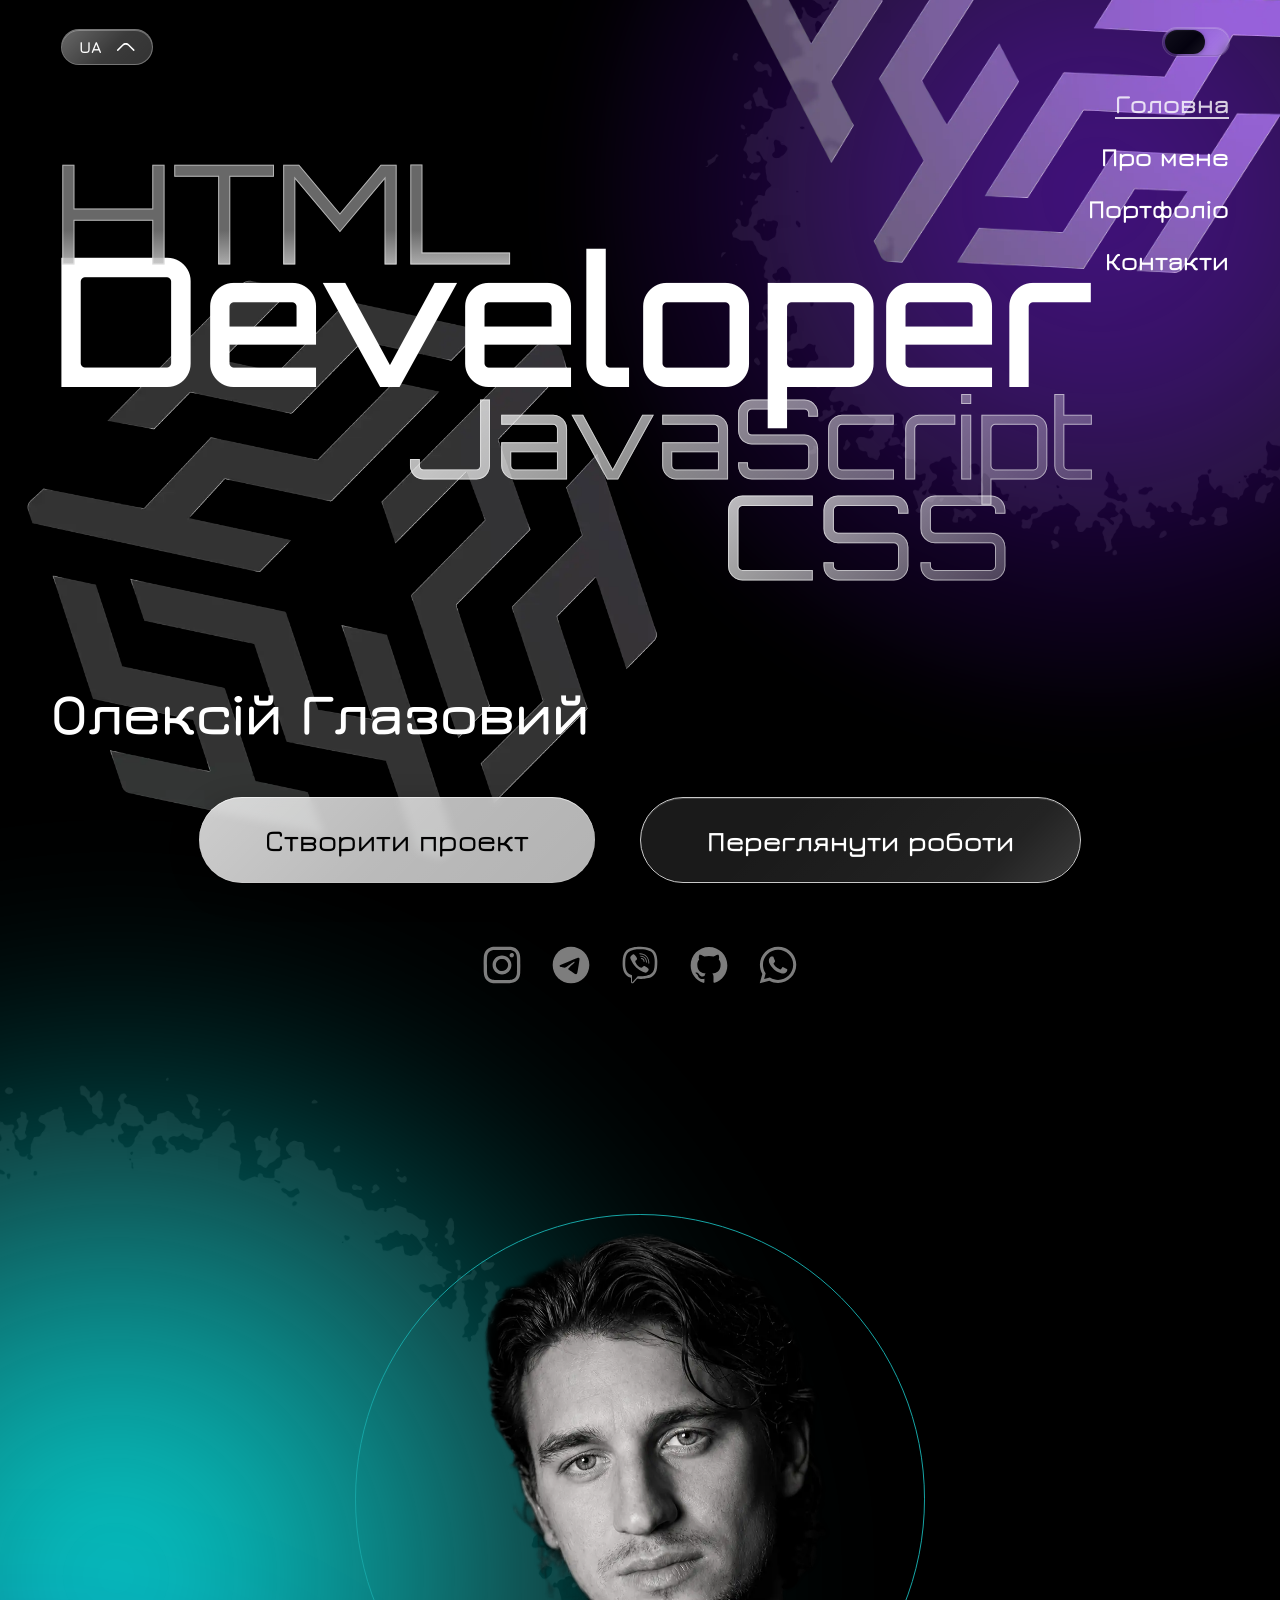
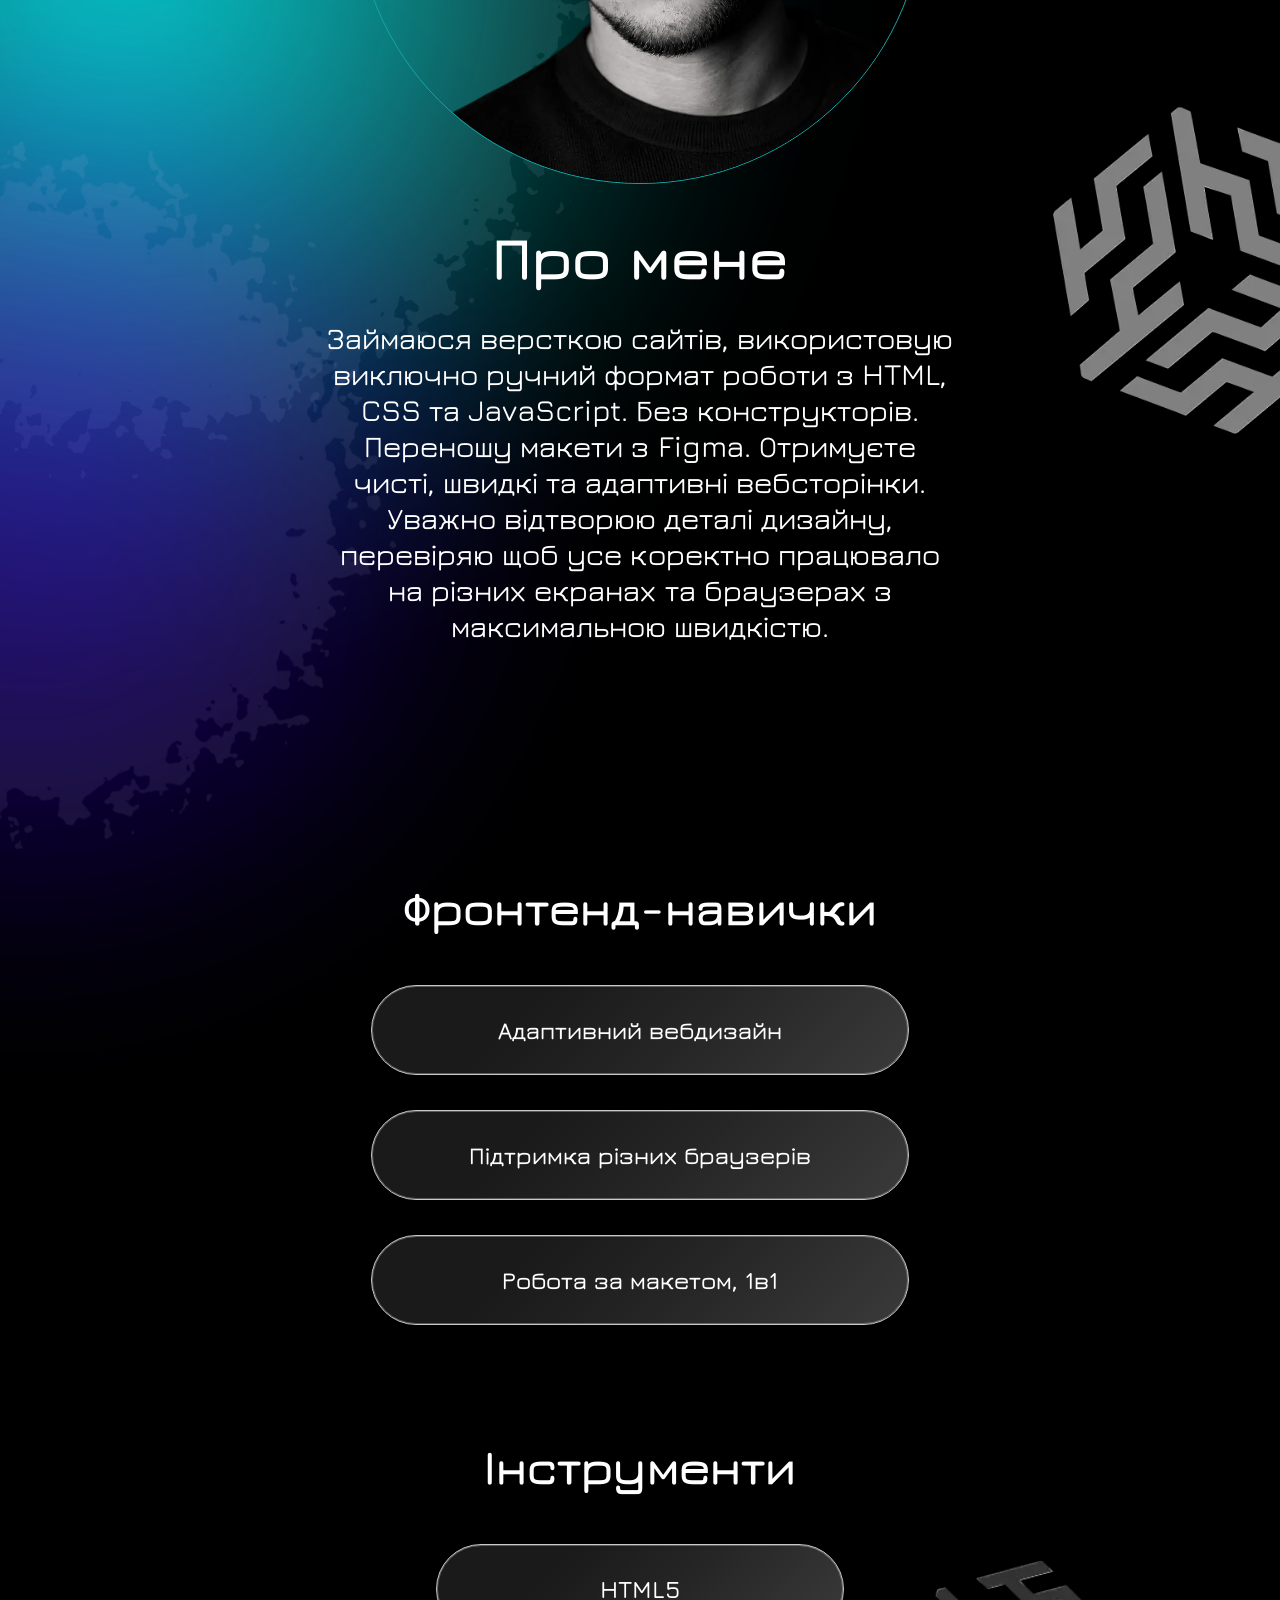
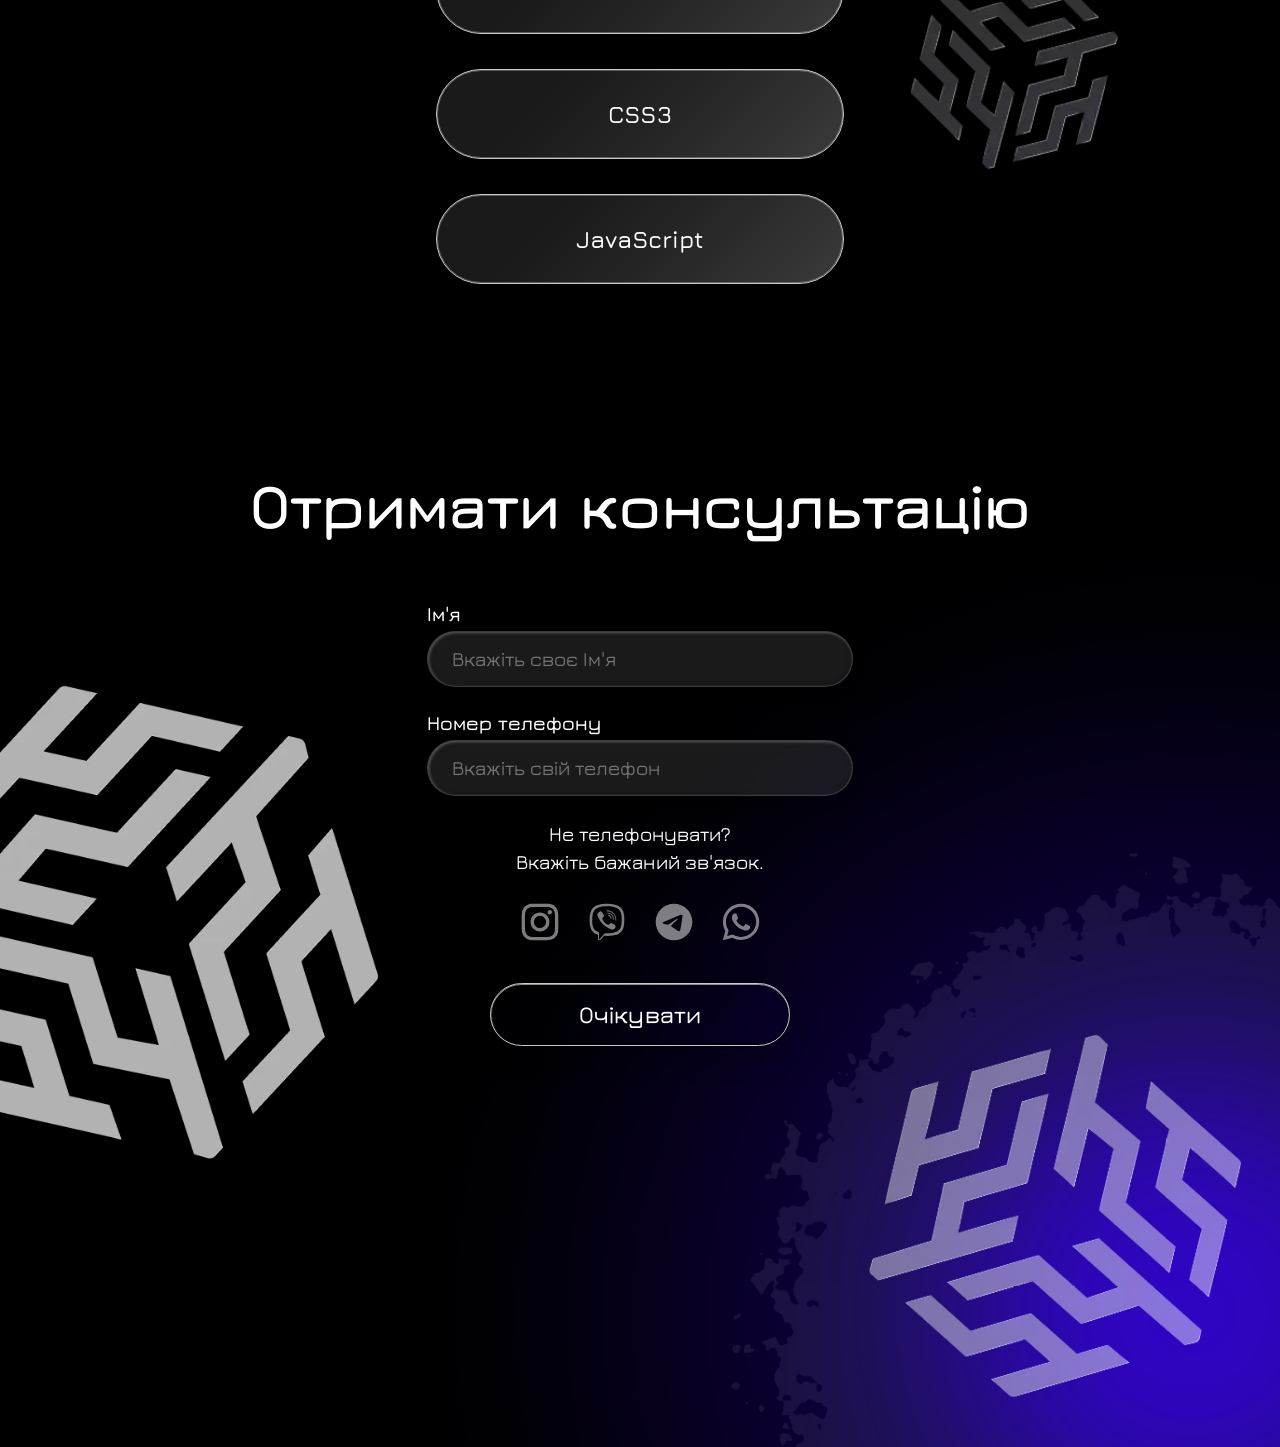
==== commit f642a448: "11.09 13:55 actual" ====
--- a/index.html
+++ b/index.html
@@ -9,6 +9,7 @@
     <link rel="icon" type="image/webp" href="img/favicon.webp" />
 
     <!-- CSS -->
+    <link rel="stylesheet" href="initial.css" />
     <link rel="stylesheet" href="style.css" />
   </head>
   <body class="preload">
--- a/initial.css
+++ b/initial.css
@@ -0,0 +1,916 @@
+@font-face {
+  font-family: "Jura";
+  src: url("fonts/Jura-VariableFont_wght.woff2") format("woff2");
+  font-weight: 300 700;
+  font-style: normal;
+  font-display: swap;
+}
+
+@font-face {
+  font-family: "Orbitron";
+  src: url("fonts/Orbitron-VariableFont_wght.woff2") format("woff2");
+  font-weight: 400 900;
+  font-style: normal;
+  font-display: swap;
+}
+
+* {
+  margin: 0;
+  padding: 0;
+  box-sizing: border-box;
+}
+
+html {
+  overflow-x: hidden;
+  scroll-behavior: smooth;
+  scroll-padding-top: 120px;
+}
+
+a {
+  text-decoration: none;
+}
+
+ul {
+  list-style: none;
+}
+
+button {
+  background: none;
+  border: none;
+  padding: 0;
+  margin: 0;
+  font: inherit;
+  color: inherit;
+  cursor: pointer;
+}
+
+input,
+textarea {
+  all: unset;
+  box-sizing: border-box;
+}
+
+textarea {
+  resize: none;
+}
+
+body {
+  position: relative;
+  overflow-x: hidden;
+  font-family: "Jura", sans-serif;
+  font-size: 16px;
+  letter-spacing: 0.0012em;
+  background-color: black;
+  color: white;
+}
+
+.preload * {
+  transition: none !important;
+}
+
+h1,
+h2,
+h3,
+h4,
+h5,
+h6 {
+  font-family: "Orbitron", sans-serif;
+  line-height: 1.4;
+  font-style: normal;
+  letter-spacing: 0.0012em;
+  color: rgba(255, 255, 255, 0.5);
+}
+
+h1,
+h2,
+h3,
+h4 {
+  -webkit-user-select: none;
+  -moz-user-select: none;
+  -ms-user-select: none;
+  user-select: none;
+}
+
+h1 {
+  font-size: 200px;
+  font-weight: 500;
+  margin-top: -127px;
+  color: white;
+  pointer-events: none;
+}
+
+h2 {
+  position: relative;
+  font-weight: 400;
+  font-size: 150px;
+  margin-left: 4px;
+
+  color: transparent;
+  background-image: linear-gradient(to bottom, rgba(130, 130, 130, 0.8) 60%, rgba(255, 255, 255, 1) 100%);
+  -webkit-background-clip: text;
+  background-clip: text;
+  -webkit-text-stroke: 1px rgba(255, 255, 255, 0.5);
+  pointer-events: none;
+}
+
+h3 {
+  width: fit-content;
+  margin-top: -66px;
+  margin-right: 112px;
+  margin-left: auto;
+  font-weight: 400;
+  font-size: 130px;
+
+  color: transparent;
+  background-image: linear-gradient(135deg, rgba(255, 255, 255, 0.8) 0%, rgba(255, 255, 255, 0.2) 100%);
+  -webkit-background-clip: text;
+  background-clip: text;
+  -webkit-text-stroke: 1px rgba(255, 255, 255, 0.5);
+  pointer-events: none;
+}
+
+h4 {
+  width: fit-content;
+  margin-left: 390px;
+  font-weight: 400;
+  font-size: 120px;
+  margin-top: -92px;
+
+  color: transparent;
+  background-image: linear-gradient(135deg, rgba(255, 255, 255, 0.8) 0%, rgba(255, 255, 255, 0.2) 100%);
+  -webkit-background-clip: text;
+  background-clip: text;
+  -webkit-text-stroke: 1px rgba(255, 255, 255, 0.5);
+  pointer-events: none;
+}
+
+.container {
+  position: relative;
+  width: 100%;
+  max-width: 1440px;
+  margin: 0 auto;
+  padding: 0 60px;
+}
+
+header {
+  margin-bottom: -219px;
+  transition: margin-bottom 0.8s ease;
+}
+
+.header-cont {
+  position: relative;
+  display: flex;
+  flex-direction: column;
+  align-items: flex-end;
+  gap: 30px;
+  padding: 30px 0;
+}
+
+.header-cont > .lang-swapper {
+  position: absolute;
+  display: flex;
+  flex-direction: column;
+  gap: 10px;
+  width: 92px;
+  height: 36px;
+  padding: 8px 12px 15px;
+  border-radius: 20px;
+  left: 10px;
+  top: 29px;
+  font-weight: 700;
+  z-index: 10;
+  background: rgba(255, 255, 255, 0.2);
+  backdrop-filter: blur(20px) saturate(150%);
+  -webkit-backdrop-filter: blur(20px) saturate(150%);
+  border: 1px solid rgba(255, 255, 255, 0.32);
+  box-shadow:
+    inset 0 1px 0 rgba(255, 255, 255, 0.28),
+    0 10px 30px rgba(0, 0, 0, 0.14);
+  overflow: hidden;
+  will-change: height;
+  transition:
+    height 0.3s ease,
+    background 0.4s ease,
+    transform 0.5s ease;
+  cursor: pointer;
+  transform: translateY(0);
+}
+
+.header-cont > .lang-swapper:not(.open):has(> div:hover) {
+  background-color: rgba(255, 255, 255, 0.5);
+}
+
+.header-cont > .lang-swapper:not(.open):has(> div:active) {
+  background-color: rgba(0, 0, 0, 0.1);
+}
+
+.header-cont > .lang-swapper.open {
+  height: 152px;
+}
+
+.header-cont > .lang-swapper::after {
+  content: "";
+  position: absolute;
+  inset: 0;
+  pointer-events: none;
+  border-radius: inherit;
+
+  background: linear-gradient(135deg, rgba(255, 255, 255, 0.26), rgba(255, 255, 255, 0.04) 55%, transparent);
+}
+
+.header-cont > .lang-swapper > * {
+  position: relative;
+  z-index: 1;
+}
+
+.header-cont > .lang-swapper > div {
+  display: flex;
+  align-items: center;
+  justify-content: center;
+  gap: 15px;
+  width: 100%;
+  height: 25px;
+  color: white;
+  cursor: pointer;
+}
+
+.header-cont > .lang-swapper > div > svg {
+  transform: rotate(0deg);
+  transition: transform 0.3s ease;
+}
+
+.header-cont > .lang-swapper.open > div > svg {
+  transform: rotate(180deg);
+}
+
+.header-cont > .lang-swapper > ul {
+  display: flex;
+  justify-content: center;
+  align-items: center;
+  flex-direction: column;
+  gap: 10px;
+}
+
+.header-cont > .lang-swapper > ul > li {
+  display: flex;
+  align-items: center;
+  justify-content: center;
+  color: white;
+  background-color: transparent;
+  border: 0.5px solid white;
+  border-radius: 20px;
+  width: 100%;
+  height: 25px;
+  cursor: pointer;
+}
+
+.header-cont > .lang-swapper > ul > li:hover {
+  background-color: rgb(255, 255, 255, 0.5);
+}
+
+.header-cont > .lang-swapper > ul > li:active {
+  background-color: rgb(0, 0, 0, 0.1);
+}
+
+.header-cont > .wrap-btn-swap {
+  position: relative;
+  width: 66px;
+  height: 28px;
+}
+
+.header-cont > .wrap-btn-swap > input {
+  position: absolute;
+  width: 1px;
+  height: 1px;
+  opacity: 0;
+  pointer-events: none;
+}
+
+.header-cont > .wrap-btn-swap > label {
+  position: relative;
+  display: block;
+  width: 100%;
+  height: 100%;
+  cursor: pointer;
+}
+
+.header-cont > .wrap-btn-swap > label > span {
+  position: relative;
+  display: block;
+  width: 100%;
+  height: 100%;
+  overflow: hidden;
+  background: rgb(134 141 166 / 20%);
+  border-radius: 80px;
+  backdrop-filter: blur(4px) saturate(120%);
+  -webkit-backdrop-filter: blur(4px) saturate(120%);
+
+  box-shadow:
+    inset 0 1px 0 rgb(255 255 255 / 20%),
+    inset 0 -1px 0 rgb(0 0 0 / 12%),
+    0 0 0 1px rgb(255 255 255 / 18%);
+}
+
+.header-cont > .wrap-btn-swap > label > span::before {
+  content: "";
+  position: absolute;
+  z-index: 1;
+  top: 2px;
+  left: 2px;
+
+  width: 40px;
+  height: 24px;
+
+  border-radius: 80px;
+  background: #04020f;
+
+  box-shadow:
+    inset 0 1px 2px rgb(255 255 255 / 6%),
+    0 1px 4px rgb(0 0 0 / 35%);
+
+  transition:
+    left 0.3s ease,
+    background-color 0.3s ease,
+    box-shadow 0.3s ease;
+}
+
+.header-cont > .wrap-btn-swap > label > span::after {
+  content: "";
+  position: absolute;
+  z-index: 2;
+  inset: 0;
+
+  border-radius: inherit;
+  pointer-events: none;
+
+  background: linear-gradient(-45deg, rgb(255 255 255 / 16%) 0%, transparent 55%, rgb(255 255 255 / 6%) 100%);
+}
+
+/* Активное состояние */
+.header-cont > .wrap-btn-swap > input:checked + label > span::before {
+  left: 24px;
+  background: #ffffff;
+
+  box-shadow:
+    inset 0 1px 2px rgb(255 255 255 / 70%),
+    0 1px 6px rgb(255 255 255 / 35%);
+}
+
+.header-cont > .wrap-btn-swap > input:focus-visible + label {
+  outline: 2px solid rgb(255 255 255 / 70%);
+  outline-offset: 3px;
+  border-radius: 80px;
+}
+
+.header-cont > nav {
+  position: relative;
+  z-index: 10;
+}
+
+.header-cont > nav > ul {
+  display: flex;
+  align-items: flex-end;
+  flex-direction: column;
+  gap: 16px;
+}
+
+.header-cont > nav > ul > li > a {
+  position: relative;
+  font-family: "Jura", sans-serif;
+  font-size: 28px;
+  font-weight: 700;
+  line-height: 1.4;
+  letter-spacing: 0.0012em;
+  color: white;
+  transition: opacity 0.7s ease;
+}
+
+.header-cont > nav > ul > li > a::after {
+  position: absolute;
+  content: "";
+  width: 0%;
+  height: 2px;
+  background-color: white;
+  left: 0;
+  bottom: 0;
+  transition:
+    width 0.3s ease,
+    opacity 0.5s ease;
+}
+
+.header-cont > nav > ul > li > a:hover::after {
+  width: 100%;
+}
+
+.header-cont > nav > ul > li > a:active {
+  opacity: 0.8;
+}
+
+.header-cont > nav > ul > li > a:active::after {
+  opacity: 0.8;
+}
+
+.header-cont > nav > ul > li > a.st {
+  opacity: 0.8;
+}
+
+.header-cont > nav > ul > li > a.st::after {
+  position: absolute;
+  content: "";
+  width: 100%;
+  height: 2px;
+  background-color: white;
+  left: 0;
+  bottom: 0;
+}
+
+main {
+  position: relative;
+  display: flex;
+  overflow: hidden;
+}
+
+section.hero {
+  position: relative;
+  display: flex;
+  flex-direction: column;
+  gap: 34px;
+  cursor: default;
+}
+
+section.hero > .bl-l > .hero-title {
+  width: fit-content;
+}
+
+section.hero > .bl-r {
+  display: flex;
+  justify-content: space-between;
+}
+
+section.hero > .bl-r > .hero-inf {
+  display: flex;
+  flex-direction: column;
+  gap: 50px;
+}
+
+section.hero > .bl-r > .hero-inf > .hero-inf-text {
+  font-family: "Jura", sans-serif;
+  font-size: 64px;
+  font-weight: 700;
+  font-style: normal;
+  letter-spacing: 0.0012em;
+}
+
+section.hero > .bl-r > .hero-inf > .hero-wrap-btn-cta {
+  display: flex;
+  gap: 47px;
+}
+
+section.hero > .bl-r > .hero-inf > .hero-wrap-btn-cta > button {
+  font-family: "Jura", sans-serif;
+  display: flex;
+  align-items: center;
+  height: 93px;
+  padding: 0 66px;
+  border-radius: 50px;
+  letter-spacing: 0.0012em;
+}
+
+section.hero > .bl-r > .hero-inf > .hero-wrap-btn-cta > button:nth-of-type(1) {
+  position: relative;
+  z-index: 1;
+  overflow: hidden;
+  isolation: isolate;
+  margin-left: 255px;
+  font-size: 32px;
+  font-weight: 600;
+  letter-spacing: 0.0012em;
+  background: rgb(255 255 255 / 70%);
+  border-radius: 50px;
+  backdrop-filter: blur(5px) saturate(140%);
+  -webkit-backdrop-filter: blur(16px) saturate(140%);
+  box-shadow:
+    inset 0 1px 0 rgb(255 255 255 / 60%),
+    inset 0 -1px 0 rgb(255 255 255 / 15%),
+    0 8px 30px rgb(0 0 0 / 25%);
+
+  color: black;
+  transition: background 0.3s ease;
+}
+
+section.hero > .bl-r > .hero-inf > .hero-wrap-btn-cta > button:nth-of-type(1):hover {
+  background: rgb(255 255 255 / 100%);
+}
+
+section.hero > .bl-r > .hero-inf > .hero-wrap-btn-cta > button:nth-of-type(1):active {
+  background: rgb(0 0 0 / 20%);
+}
+
+section.hero > .bl-r > .hero-inf > .hero-wrap-btn-cta > button:nth-of-type(1)::before {
+  content: "";
+  position: absolute;
+  inset: 0;
+  z-index: -1;
+  pointer-events: none;
+  border-radius: inherit;
+
+  background: linear-gradient(135deg, rgb(255 255 255 / 35%) 0%, rgb(255 255 255 / 10%) 50%, rgb(255 255 255 / 0%) 100%);
+}
+
+section.hero > .bl-r > .hero-inf > .hero-wrap-btn-cta > button:nth-of-type(2) {
+  position: relative;
+  overflow: hidden;
+  isolation: isolate;
+  font-size: 30px;
+  font-weight: 700;
+  letter-spacing: 0.0012em;
+  color: white;
+  background: rgb(255 255 255 / 10%);
+  border: 0.5px solid #c9c9c9;
+  border-radius: 50px;
+  backdrop-filter: blur(4px) saturate(120%);
+  -webkit-backdrop-filter: blur(4px) saturate(120%);
+  box-shadow:
+    inset 0 1px 0 rgb(255 255 255 / 16%),
+    inset 0 -1px 0 rgb(0 0 0 / 12%);
+  transition: background 0.3s ease;
+}
+
+section.hero > .bl-r > .hero-inf > .hero-wrap-btn-cta > button:nth-of-type(2):hover {
+  background: rgb(255 255 255 / 30%);
+}
+
+section.hero > .bl-r > .hero-inf > .hero-wrap-btn-cta > button:nth-of-type(2):active {
+  background: rgb(255 255 255 / 80%);
+}
+
+section.hero > .bl-r > .hero-inf > .hero-wrap-btn-cta > button:nth-of-type(2)::before {
+  content: "";
+  position: absolute;
+  inset: 0;
+  z-index: -1;
+
+  border-radius: inherit;
+  pointer-events: none;
+
+  background: linear-gradient(-45deg, rgb(255 255 255 / 14%) 0%, rgb(255 255 255 / 4%) 20%, transparent 70%);
+}
+
+section.hero > .bl-r > .hero-social {
+  margin-top: -280px;
+}
+
+section.hero > .bl-r > .hero-social > ul {
+  display: flex;
+  flex-direction: column;
+  align-items: center;
+  gap: 25px;
+}
+
+section.hero > .bl-r > .hero-social > ul > li {
+  display: flex;
+  align-items: baseline;
+}
+
+section.hero > .bl-r > .hero-social > ul > li > a {
+  display: flex;
+}
+
+section.hero > .bl-r > .hero-social > ul > li > a > svg > path {
+  fill: rgb(255 255 255 / 70%);
+  transition:
+    fill 0.3s ease,
+    transform 0.5s ease;
+}
+
+section.hero > .bl-r > .hero-social > ul > li > a:hover > svg path {
+  fill: rgb(255 255 255 / 100%);
+  transform: scale(1.1);
+}
+
+section.hero > .bl-r > .hero-social > ul > li > a:active > svg path {
+  fill: rgb(255 255 255 / 20%);
+}
+
+@media (min-width: 816px) and (max-width: 1300px) {
+  .container {
+    padding: 0 clamp(24px, 5.7692vw - 23.0769px, 60px);
+  }
+
+  h2 {
+    font-size: clamp(100px, 8.013vw + 34.615px, 150px);
+  }
+
+  h1 {
+    font-size: clamp(120px, 12.821vw + 15.385px, 200px);
+    margin-top: clamp(-127px, -8.013vw - 11.615px, -77px);
+  }
+
+  h4 {
+    font-size: clamp(80px, 6.41vw + 27.692px, 120px);
+    margin-top: clamp(-92px, -5.449vw - 13.538px, -58px);
+    margin-left: clamp(269px, 19.391vw + 110.769px, 390px);
+  }
+
+  h3 {
+    font-size: clamp(78px, 8.333vw + 10px, 130px);
+    margin-top: clamp(-66px, -3.686vw - 12.923px, -43px);
+    margin-right: clamp(0px, 17.949vw - 146.462px, 112px);
+  }
+
+  header {
+    margin-bottom: clamp(-219px, calc(64.8462px - 19.7115vw), -96px);
+    transition: margin-bottom 0.5s ease;
+  }
+
+  .header-cont {
+    padding: 0;
+    padding-top: clamp(24px, calc(16.1538px + 0.9615vw), 30px);
+    padding-bottom: clamp(0px, calc(-39.2308px + 4.8077vw), 30px);
+  }
+
+  .header-cont > nav > ul > li > a {
+    font-size: clamp(20px, 1.282vw + 9.538px, 28px);
+  }
+
+  section.hero {
+    gap: clamp(34px, -16.506vw + 271.692px, 137px);
+  }
+
+  @media (min-width: 816px) and (max-width: 1300px) {
+    section.hero > .bl-r {
+      gap: 60px;
+    }
+
+    section.hero > .bl-r {
+      flex-direction: column;
+    }
+
+    section.hero > .bl-r > .hero-inf > .hero-wrap-btn-cta {
+      justify-content: center;
+    }
+
+    section.hero > .bl-r > .hero-inf > .hero-wrap-btn-cta > button:nth-of-type(1) {
+      margin-left: 0;
+    }
+
+    section.hero > .bl-r > .hero-social {
+      display: flex;
+      justify-content: center;
+      margin: 0;
+    }
+
+    section.hero > .bl-r > .hero-social > ul {
+      flex-direction: row;
+    }
+  }
+
+  section.hero > .bl-r > .hero-inf {
+    gap: clamp(50px, calc(54.9355px - 0.6048vw), 53px);
+  }
+
+  section.hero > .bl-r > .hero-inf > .hero-inf-text {
+    font-size: clamp(40px, 3.846vw + 8.615px, 64px);
+  }
+
+  section.hero > .bl-r > .hero-inf > .hero-wrap-btn-cta {
+    gap: clamp(36px, 1.763vw + 21.615px, 47px);
+  }
+
+  section.hero > .bl-r > .hero-inf > .hero-wrap-btn-cta > button {
+    height: clamp(68px, 4.006vw + 35.308px, 93px);
+  }
+
+  section.hero > .bl-r > .hero-inf > .hero-wrap-btn-cta > button:nth-of-type(1) {
+    font-size: clamp(25px, calc(15.8387096774194px + 1.12179487179487vw), 32px);
+  }
+
+  section.hero > .bl-r > .hero-inf > .hero-wrap-btn-cta > button:nth-of-type(2) {
+    font-size: clamp(22px, 1.282vw + 11.538px, 30px);
+  }
+}
+
+@media (min-width: 320px) and (max-width: 815px) {
+  .container {
+    padding: 0 24px;
+  }
+
+  h2 {
+    font-size: clamp(40px, 12.097vw + 1.29px, 100px);
+  }
+
+  h1 {
+    font-size: clamp(46px, calc(-1.4516px + 14.9194vw), 120px);
+    margin-top: clamp(-77px, calc(-2.9677px - 9.0726vw), -32px);
+  }
+
+  h4 {
+    font-size: clamp(30px, calc(-2.2581px + 10.0806vw), 80px);
+    margin-top: clamp(-58px, calc(2.9032px - 7.4597vw), -21px);
+    margin-left: clamp(83px, calc(-37px + 37.5vw), 269px);
+  }
+
+  h3 {
+    font-size: clamp(28px, calc(-4.2581px + 10.0806vw), 78px);
+    margin-top: clamp(-43px, calc(3.0645px - 5.6452vw), -15px);
+    margin-right: 0px;
+  }
+
+  header {
+    margin-bottom: 0;
+  }
+
+  .header-cont {
+    flex-direction: row-reverse;
+    justify-content: space-between;
+    align-items: flex-start;
+    padding: 24px 0 0;
+  }
+
+  .lang-swapper.mob {
+    left: unset;
+    right: 0;
+    transform: translateY(-200%);
+  }
+
+  .header-cont > .wrap-btn-swap {
+    width: clamp(58px, calc(52.8387px + 1.6129vw), 66px);
+    height: clamp(23px, calc(19.7742px + 1.0081vw), 28px);
+  }
+
+  .header-cont > .wrap-btn-swap > label > span::before {
+    width: clamp(30px, calc(23.5484px + 2.0161vw), 40px);
+    height: clamp(19px, calc(15.7742px + 1.0081vw), 24px);
+  }
+
+  .header-cont > .nav-wrap > .burger-menu {
+    position: relative;
+    z-index: 11;
+    display: flex;
+    flex-direction: column;
+    justify-content: center;
+    align-items: center;
+    gap: 8px;
+    width: 36px;
+    height: 36px;
+    margin-top: clamp(-8px, calc(-13.1613px + 1.6129vw), 0px);
+    cursor: pointer;
+  }
+
+  .header-cont > .nav-wrap > .burger-menu > span {
+    width: 29.25px;
+    height: 2px;
+    background-color: rgba(255, 255, 255, 100%);
+    border-radius: 6px;
+    transition: background-color 0.3s ease;
+  }
+
+  body.light-theme .header-cont > .nav-wrap > .burger-menu > span {
+    background-color: black;
+  }
+
+  .header-cont > .nav-wrap > .burger-menu:hover > span {
+    background-color: rgba(255, 255, 255, 50%);
+  }
+
+  .header-cont > .nav-wrap > .burger-menu:active > span {
+    background-color: rgba(255, 255, 255, 70%);
+  }
+
+  .header-cont > .nav-wrap > nav {
+    position: absolute;
+    z-index: 9;
+    overflow: hidden;
+    width: calc(100% + 48px);
+    height: 95vh;
+    top: 0;
+    left: 0;
+    margin-left: -24px;
+    padding: 86px 24px 0;
+    background-color: black;
+    transition: transform 0.5s ease;
+    transform: translateY(-200%);
+  }
+
+  body.light-theme .header-cont > .nav-wrap > nav {
+    background-color: white;
+  }
+
+  .header-cont > .nav-wrap > nav > ul {
+    position: relative;
+    display: flex;
+    flex-direction: column;
+    gap: 16px;
+    z-index: 12;
+  }
+
+  .header-cont > .nav-wrap > nav > ul > li > a {
+    position: relative;
+    display: flex;
+    font-family: "Jura", sans-serif;
+    font-size: 28px;
+    color: white;
+    transition: opacity 0.7s ease;
+  }
+
+  body.light-theme .header-cont > .nav-wrap > nav > ul > li > a {
+    color: black;
+  }
+
+  .header-cont > .nav-wrap > nav > ul > li > a::after {
+    position: absolute;
+    content: "";
+    max-width: 160px;
+    width: 0%;
+    height: 2px;
+    background-color: white;
+    left: 0;
+    bottom: 0;
+    transition:
+      width 1s ease,
+      opacity 0.5s ease;
+  }
+
+  body.light-theme .header-cont > .nav-wrap > nav > ul > li > a::after {
+    background-color: black;
+  }
+
+  .header-cont > .nav-wrap > nav > ul > li > a.st {
+    opacity: 0.8;
+  }
+
+  .header-cont > .nav-wrap > nav > ul > li > a.st::after {
+    position: absolute;
+    content: "";
+    width: 100%;
+    height: 2px;
+    background-color: white;
+    left: 0;
+    bottom: 0;
+  }
+
+  body.light-theme .header-cont > .nav-wrap > nav > ul > li > a.st::after {
+    background-color: black;
+  }
+
+  section.hero {
+    gap: clamp(55px, calc(2.5806px + 16.5323vw), 137px);
+  }
+
+  section.hero > .bl-r {
+    align-items: center;
+    text-align: center;
+    justify-content: center;
+    flex-direction: column;
+    gap: 60px;
+  }
+
+  section.hero > .bl-r > .hero-inf {
+    align-items: center;
+    gap: clamp(30px, calc(15.1613px + 4.6371vw), 53px);
+    width: 100%;
+  }
+
+  section.hero > .bl-r > .hero-inf > .hero-inf-text {
+    align-self: flex-start;
+    font-size: clamp(18px, calc(3.8065px + 4.4355vw), 40px);
+  }
+
+  section.hero > .bl-r > .hero-inf > .hero-wrap-btn-cta {
+    flex-direction: column;
+    gap: clamp(14px, calc(-0.1935px + 4.4355vw), 36px);
+    max-width: clamp(272px, calc(204.9032px + 20.9677vw), 376px);
+    width: 100%;
+  }
+
+  section.hero > .bl-r > .hero-inf > .hero-wrap-btn-cta > button {
+    text-align: center;
+    justify-content: center;
+    height: clamp(44px, calc(28.5161px + 4.8387vw), 68px);
+    padding: 0;
+  }
+
+  section.hero > .bl-r > .hero-inf > .hero-wrap-btn-cta > button:nth-of-type(1) {
+    margin-left: 0;
+    font-size: clamp(20px, calc(14.8387px + 1.6129vw), 28px);
+  }
+
+  section.hero > .bl-r > .hero-inf > .hero-wrap-btn-cta > button:nth-of-type(2) {
+    font-size: clamp(16px, calc(12.129px + 1.2097vw), 22px);
+  }
+
+  section.hero > .bl-r > .hero-social {
+    display: flex;
+    justify-content: center;
+    margin: 0;
+  }
+
+  section.hero > .bl-r > .hero-social > ul {
+    flex-direction: row;
+  }
+
+  section.hero > .bl-r > .hero-social > ul > li > a > svg {
+    width: clamp(28px, calc(17.6774px + 3.2258vw), 44px);
+    height: clamp(28px, calc(17.6774px + 3.2258vw), 44px);
+  }
+}
--- a/style.css
+++ b/style.css
@@ -1,597 +1,3 @@
-@font-face {
-  font-family: "Jura";
-  src: url("fonts/Jura-VariableFont_wght.woff2") format("woff2");
-  font-weight: 300 700;
-  font-style: normal;
-  font-display: swap;
-}
-
-@font-face {
-  font-family: "Orbitron";
-  src: url("fonts/Orbitron-VariableFont_wght.woff2") format("woff2");
-  font-weight: 400 900;
-  font-style: normal;
-  font-display: swap;
-}
-
-* {
-  margin: 0;
-  padding: 0;
-  box-sizing: border-box;
-}
-
-html {
-  overflow-x: hidden;
-  scroll-behavior: smooth;
-  scroll-padding-top: 120px;
-}
-
-a {
-  text-decoration: none;
-}
-
-ul {
-  list-style: none;
-}
-
-button {
-  background: none;
-  border: none;
-  padding: 0;
-  margin: 0;
-  font: inherit;
-  color: inherit;
-  cursor: pointer;
-}
-
-input,
-textarea {
-  all: unset;
-  box-sizing: border-box;
-}
-
-textarea {
-  resize: none;
-}
-
-body {
-  position: relative;
-  overflow-x: hidden;
-  font-family: "Jura", sans-serif;
-  font-size: 16px;
-  letter-spacing: 0.0012em;
-  background-color: black;
-  color: white;
-}
-
-.preload * {
-  transition: none !important;
-}
-
-h1,
-h2,
-h3,
-h4,
-h5,
-h6 {
-  font-family: "Orbitron", sans-serif;
-  line-height: 1.4;
-  font-style: normal;
-  letter-spacing: 0.0012em;
-  color: rgba(255, 255, 255, 0.5);
-}
-
-h1,
-h2,
-h3,
-h4 {
-  -webkit-user-select: none;
-  -moz-user-select: none;
-  -ms-user-select: none;
-  user-select: none;
-}
-
-h1 {
-  font-size: 200px;
-  font-weight: 500;
-  margin-top: -127px;
-  color: white;
-  pointer-events: none;
-}
-
-h2 {
-  position: relative;
-  font-weight: 400;
-  font-size: 150px;
-  margin-left: 4px;
-
-  color: transparent;
-  background-image: linear-gradient(to bottom, rgba(130, 130, 130, 0.8) 60%, rgba(255, 255, 255, 1) 100%);
-  -webkit-background-clip: text;
-  background-clip: text;
-  -webkit-text-stroke: 1px rgba(255, 255, 255, 0.5);
-  pointer-events: none;
-}
-
-h3 {
-  width: fit-content;
-  margin-top: -66px;
-  margin-right: 112px;
-  margin-left: auto;
-  font-weight: 400;
-  font-size: 130px;
-
-  color: transparent;
-  background-image: linear-gradient(135deg, rgba(255, 255, 255, 0.8) 0%, rgba(255, 255, 255, 0.2) 100%);
-  -webkit-background-clip: text;
-  background-clip: text;
-  -webkit-text-stroke: 1px rgba(255, 255, 255, 0.5);
-  pointer-events: none;
-}
-
-h4 {
-  width: fit-content;
-  margin-left: 390px;
-  font-weight: 400;
-  font-size: 120px;
-  margin-top: -92px;
-
-  color: transparent;
-  background-image: linear-gradient(135deg, rgba(255, 255, 255, 0.8) 0%, rgba(255, 255, 255, 0.2) 100%);
-  -webkit-background-clip: text;
-  background-clip: text;
-  -webkit-text-stroke: 1px rgba(255, 255, 255, 0.5);
-  pointer-events: none;
-}
-
-.container {
-  position: relative;
-  width: 100%;
-  max-width: 1440px;
-  margin: 0 auto;
-  padding: 0 60px;
-}
-
-header {
-  margin-bottom: -219px;
-  transition: margin-bottom 0.8s ease;
-}
-
-.header-cont {
-  position: relative;
-  display: flex;
-  flex-direction: column;
-  align-items: flex-end;
-  gap: 30px;
-  padding: 30px 0;
-}
-
-.header-cont > .lang-swapper {
-  position: absolute;
-  display: flex;
-  flex-direction: column;
-  gap: 10px;
-  width: 92px;
-  height: 36px;
-  padding: 8px 12px 15px;
-  border-radius: 20px;
-  left: 10px;
-  top: 29px;
-  font-weight: 700;
-  z-index: 10;
-  background: rgba(255, 255, 255, 0.2);
-  backdrop-filter: blur(20px) saturate(150%);
-  -webkit-backdrop-filter: blur(20px) saturate(150%);
-  border: 1px solid rgba(255, 255, 255, 0.32);
-  box-shadow:
-    inset 0 1px 0 rgba(255, 255, 255, 0.28),
-    0 10px 30px rgba(0, 0, 0, 0.14);
-  overflow: hidden;
-  will-change: height;
-  transition:
-    height 0.3s ease,
-    background 0.4s ease,
-    transform 0.5s ease;
-  cursor: pointer;
-  transform: translateY(0);
-}
-
-.header-cont > .lang-swapper:not(.open):has(> div:hover) {
-  background-color: rgba(255, 255, 255, 0.5);
-}
-
-.header-cont > .lang-swapper:not(.open):has(> div:active) {
-  background-color: rgba(0, 0, 0, 0.1);
-}
-
-.header-cont > .lang-swapper.open {
-  height: 152px;
-}
-
-.header-cont > .lang-swapper::after {
-  content: "";
-  position: absolute;
-  inset: 0;
-  pointer-events: none;
-  border-radius: inherit;
-
-  background: linear-gradient(135deg, rgba(255, 255, 255, 0.26), rgba(255, 255, 255, 0.04) 55%, transparent);
-}
-
-.header-cont > .lang-swapper > * {
-  position: relative;
-  z-index: 1;
-}
-
-.header-cont > .lang-swapper > div {
-  display: flex;
-  align-items: center;
-  justify-content: center;
-  gap: 15px;
-  width: 100%;
-  height: 25px;
-  color: white;
-  cursor: pointer;
-}
-
-.header-cont > .lang-swapper > div > svg {
-  transform: rotate(0deg);
-  transition: transform 0.3s ease;
-}
-
-.header-cont > .lang-swapper.open > div > svg {
-  transform: rotate(180deg);
-}
-
-.header-cont > .lang-swapper > ul {
-  display: flex;
-  justify-content: center;
-  align-items: center;
-  flex-direction: column;
-  gap: 10px;
-}
-
-.header-cont > .lang-swapper > ul > li {
-  display: flex;
-  align-items: center;
-  justify-content: center;
-  color: white;
-  background-color: transparent;
-  border: 0.5px solid white;
-  border-radius: 20px;
-  width: 100%;
-  height: 25px;
-  cursor: pointer;
-}
-
-.header-cont > .lang-swapper > ul > li:hover {
-  background-color: rgb(255, 255, 255, 0.5);
-}
-
-.header-cont > .lang-swapper > ul > li:active {
-  background-color: rgb(0, 0, 0, 0.1);
-}
-
-.header-cont > .wrap-btn-swap {
-  position: relative;
-  width: 66px;
-  height: 28px;
-}
-
-.header-cont > .wrap-btn-swap > input {
-  position: absolute;
-  width: 1px;
-  height: 1px;
-  opacity: 0;
-  pointer-events: none;
-}
-
-.header-cont > .wrap-btn-swap > label {
-  position: relative;
-  display: block;
-  width: 100%;
-  height: 100%;
-  cursor: pointer;
-}
-
-.header-cont > .wrap-btn-swap > label > span {
-  position: relative;
-  display: block;
-  width: 100%;
-  height: 100%;
-  overflow: hidden;
-  background: rgb(134 141 166 / 20%);
-  border-radius: 80px;
-  backdrop-filter: blur(4px) saturate(120%);
-  -webkit-backdrop-filter: blur(4px) saturate(120%);
-
-  box-shadow:
-    inset 0 1px 0 rgb(255 255 255 / 20%),
-    inset 0 -1px 0 rgb(0 0 0 / 12%),
-    0 0 0 1px rgb(255 255 255 / 18%);
-}
-
-.header-cont > .wrap-btn-swap > label > span::before {
-  content: "";
-  position: absolute;
-  z-index: 1;
-  top: 2px;
-  left: 2px;
-
-  width: 40px;
-  height: 24px;
-
-  border-radius: 80px;
-  background: #04020f;
-
-  box-shadow:
-    inset 0 1px 2px rgb(255 255 255 / 6%),
-    0 1px 4px rgb(0 0 0 / 35%);
-
-  transition:
-    left 0.3s ease,
-    background-color 0.3s ease,
-    box-shadow 0.3s ease;
-}
-
-.header-cont > .wrap-btn-swap > label > span::after {
-  content: "";
-  position: absolute;
-  z-index: 2;
-  inset: 0;
-
-  border-radius: inherit;
-  pointer-events: none;
-
-  background: linear-gradient(-45deg, rgb(255 255 255 / 16%) 0%, transparent 55%, rgb(255 255 255 / 6%) 100%);
-}
-
-/* Активное состояние */
-.header-cont > .wrap-btn-swap > input:checked + label > span::before {
-  left: 24px;
-  background: #ffffff;
-
-  box-shadow:
-    inset 0 1px 2px rgb(255 255 255 / 70%),
-    0 1px 6px rgb(255 255 255 / 35%);
-}
-
-.header-cont > .wrap-btn-swap > input:focus-visible + label {
-  outline: 2px solid rgb(255 255 255 / 70%);
-  outline-offset: 3px;
-  border-radius: 80px;
-}
-
-.header-cont > nav {
-  position: relative;
-  z-index: 10;
-}
-
-.header-cont > nav > ul {
-  display: flex;
-  align-items: flex-end;
-  flex-direction: column;
-  gap: 16px;
-}
-
-.header-cont > nav > ul > li > a {
-  position: relative;
-  font-family: "Jura", sans-serif;
-  font-size: 28px;
-  font-weight: 700;
-  line-height: 1.4;
-  letter-spacing: 0.0012em;
-  color: white;
-  transition: opacity 0.7s ease;
-}
-
-.header-cont > nav > ul > li > a::after {
-  position: absolute;
-  content: "";
-  width: 0%;
-  height: 2px;
-  background-color: white;
-  left: 0;
-  bottom: 0;
-  transition:
-    width 0.3s ease,
-    opacity 0.5s ease;
-}
-
-.header-cont > nav > ul > li > a:hover::after {
-  width: 100%;
-}
-
-.header-cont > nav > ul > li > a:active {
-  opacity: 0.8;
-}
-
-.header-cont > nav > ul > li > a:active::after {
-  opacity: 0.8;
-}
-
-.header-cont > nav > ul > li > a.st {
-  opacity: 0.8;
-}
-
-.header-cont > nav > ul > li > a.st::after {
-  position: absolute;
-  content: "";
-  width: 100%;
-  height: 2px;
-  background-color: white;
-  left: 0;
-  bottom: 0;
-}
-
-main {
-  position: relative;
-  display: flex;
-  overflow: hidden;
-}
-
-section.hero {
-  position: relative;
-  display: flex;
-  flex-direction: column;
-  gap: 34px;
-  cursor: default;
-}
-
-section.hero > .bl-l > .hero-title {
-  width: fit-content;
-}
-
-section.hero > .bl-r {
-  display: flex;
-  justify-content: space-between;
-}
-
-section.hero > .bl-r > .hero-inf {
-  display: flex;
-  flex-direction: column;
-  gap: 50px;
-}
-
-section.hero > .bl-r > .hero-inf > .hero-inf-text {
-  font-family: "Jura", sans-serif;
-  font-size: 64px;
-  font-weight: 700;
-  font-style: normal;
-  letter-spacing: 0.0012em;
-}
-
-section.hero > .bl-r > .hero-inf > .hero-wrap-btn-cta {
-  display: flex;
-  gap: 47px;
-}
-
-section.hero > .bl-r > .hero-inf > .hero-wrap-btn-cta > button {
-  font-family: "Jura", sans-serif;
-  display: flex;
-  align-items: center;
-  height: 93px;
-  padding: 0 66px;
-  border-radius: 50px;
-  letter-spacing: 0.0012em;
-}
-
-section.hero > .bl-r > .hero-inf > .hero-wrap-btn-cta > button:nth-of-type(1) {
-  position: relative;
-  z-index: 1;
-  overflow: hidden;
-  isolation: isolate;
-  margin-left: 255px;
-  font-size: 32px;
-  font-weight: 600;
-  letter-spacing: 0.0012em;
-  background: rgb(255 255 255 / 70%);
-  border-radius: 50px;
-  backdrop-filter: blur(5px) saturate(140%);
-  -webkit-backdrop-filter: blur(16px) saturate(140%);
-  box-shadow:
-    inset 0 1px 0 rgb(255 255 255 / 60%),
-    inset 0 -1px 0 rgb(255 255 255 / 15%),
-    0 8px 30px rgb(0 0 0 / 25%);
-
-  color: black;
-  transition: background 0.3s ease;
-}
-
-section.hero > .bl-r > .hero-inf > .hero-wrap-btn-cta > button:nth-of-type(1):hover {
-  background: rgb(255 255 255 / 100%);
-}
-
-section.hero > .bl-r > .hero-inf > .hero-wrap-btn-cta > button:nth-of-type(1):active {
-  background: rgb(0 0 0 / 20%);
-}
-
-section.hero > .bl-r > .hero-inf > .hero-wrap-btn-cta > button:nth-of-type(1)::before {
-  content: "";
-  position: absolute;
-  inset: 0;
-  z-index: -1;
-  pointer-events: none;
-  border-radius: inherit;
-
-  background: linear-gradient(135deg, rgb(255 255 255 / 35%) 0%, rgb(255 255 255 / 10%) 50%, rgb(255 255 255 / 0%) 100%);
-}
-
-section.hero > .bl-r > .hero-inf > .hero-wrap-btn-cta > button:nth-of-type(2) {
-  position: relative;
-  overflow: hidden;
-  isolation: isolate;
-  font-size: 30px;
-  font-weight: 700;
-  letter-spacing: 0.0012em;
-  color: white;
-  background: rgb(255 255 255 / 10%);
-  border: 0.5px solid #c9c9c9;
-  border-radius: 50px;
-  backdrop-filter: blur(4px) saturate(120%);
-  -webkit-backdrop-filter: blur(4px) saturate(120%);
-  box-shadow:
-    inset 0 1px 0 rgb(255 255 255 / 16%),
-    inset 0 -1px 0 rgb(0 0 0 / 12%);
-  transition: background 0.3s ease;
-}
-
-section.hero > .bl-r > .hero-inf > .hero-wrap-btn-cta > button:nth-of-type(2):hover {
-  background: rgb(255 255 255 / 30%);
-}
-
-section.hero > .bl-r > .hero-inf > .hero-wrap-btn-cta > button:nth-of-type(2):active {
-  background: rgb(255 255 255 / 80%);
-}
-
-section.hero > .bl-r > .hero-inf > .hero-wrap-btn-cta > button:nth-of-type(2)::before {
-  content: "";
-  position: absolute;
-  inset: 0;
-  z-index: -1;
-
-  border-radius: inherit;
-  pointer-events: none;
-
-  background: linear-gradient(-45deg, rgb(255 255 255 / 14%) 0%, rgb(255 255 255 / 4%) 20%, transparent 70%);
-}
-
-section.hero > .bl-r > .hero-social {
-  margin-top: -280px;
-}
-
-section.hero > .bl-r > .hero-social > ul {
-  display: flex;
-  flex-direction: column;
-  align-items: center;
-  gap: 25px;
-}
-
-section.hero > .bl-r > .hero-social > ul > li {
-  display: flex;
-  align-items: baseline;
-}
-
-section.hero > .bl-r > .hero-social > ul > li > a {
-  display: flex;
-}
-
-section.hero > .bl-r > .hero-social > ul > li > a > svg > path {
-  fill: rgb(255 255 255 / 70%);
-  transition:
-    fill 0.3s ease,
-    transform 0.5s ease;
-}
-
-section.hero > .bl-r > .hero-social > ul > li > a:hover > svg path {
-  fill: rgb(255 255 255 / 100%);
-  transform: scale(1.1);
-}
-
-section.hero > .bl-r > .hero-social > ul > li > a:active > svg path {
-  fill: rgb(255 255 255 / 20%);
-}
-
 section.about {
   position: relative;
   display: flex;
@@ -2092,102 +1498,6 @@
 /* перемикач теми початок кінець */
 
 @media (min-width: 816px) and (max-width: 1440px) {
-  .container {
-    padding: 0 clamp(24px, 5.7692vw - 23.0769px, 60px);
-  }
-
-  h2 {
-    font-size: clamp(100px, 8.013vw + 34.615px, 150px);
-  }
-
-  h1 {
-    font-size: clamp(120px, 12.821vw + 15.385px, 200px);
-    margin-top: clamp(-127px, -8.013vw - 11.615px, -77px);
-  }
-
-  h4 {
-    font-size: clamp(80px, 6.41vw + 27.692px, 120px);
-    margin-top: clamp(-92px, -5.449vw - 13.538px, -58px);
-    margin-left: clamp(269px, 19.391vw + 110.769px, 390px);
-  }
-
-  h3 {
-    font-size: clamp(78px, 8.333vw + 10px, 130px);
-    margin-top: clamp(-66px, -3.686vw - 12.923px, -43px);
-    margin-right: clamp(0px, 17.949vw - 146.462px, 112px);
-  }
-
-  header {
-    margin-bottom: clamp(-219px, calc(64.8462px - 19.7115vw), -96px);
-    transition: margin-bottom 0.5s ease;
-  }
-
-  .header-cont {
-    padding: 0;
-    padding-top: clamp(24px, calc(16.1538px + 0.9615vw), 30px);
-    padding-bottom: clamp(0px, calc(-39.2308px + 4.8077vw), 30px);
-  }
-
-  .header-cont > nav > ul > li > a {
-    font-size: clamp(20px, 1.282vw + 9.538px, 28px);
-  }
-
-  section.hero {
-    gap: clamp(34px, -16.506vw + 271.692px, 137px);
-  }
-
-  @media (min-width: 816px) and (max-width: 1300px) {
-    section.hero > .bl-r {
-      gap: 60px;
-    }
-
-    section.hero > .bl-r {
-      flex-direction: column;
-    }
-
-    section.hero > .bl-r > .hero-inf > .hero-wrap-btn-cta {
-      justify-content: center;
-    }
-
-    section.hero > .bl-r > .hero-inf > .hero-wrap-btn-cta > button:nth-of-type(1) {
-      margin-left: 0;
-    }
-
-    section.hero > .bl-r > .hero-social {
-      display: flex;
-      justify-content: center;
-      margin: 0;
-    }
-
-    section.hero > .bl-r > .hero-social > ul {
-      flex-direction: row;
-    }
-  }
-
-  section.hero > .bl-r > .hero-inf {
-    gap: clamp(50px, calc(54.9355px - 0.6048vw), 53px);
-  }
-
-  section.hero > .bl-r > .hero-inf > .hero-inf-text {
-    font-size: clamp(40px, 3.846vw + 8.615px, 64px);
-  }
-
-  section.hero > .bl-r > .hero-inf > .hero-wrap-btn-cta {
-    gap: clamp(36px, 1.763vw + 21.615px, 47px);
-  }
-
-  section.hero > .bl-r > .hero-inf > .hero-wrap-btn-cta > button {
-    height: clamp(68px, 4.006vw + 35.308px, 93px);
-  }
-
-  section.hero > .bl-r > .hero-inf > .hero-wrap-btn-cta > button:nth-of-type(1) {
-    font-size: clamp(25px, calc(15.8387096774194px + 1.12179487179487vw), 32px);
-  }
-
-  section.hero > .bl-r > .hero-inf > .hero-wrap-btn-cta > button:nth-of-type(2) {
-    font-size: clamp(22px, 1.282vw + 11.538px, 30px);
-  }
-
   section.about {
     margin-top: clamp(104px, 26.442vw - 111.769px, 269px);
   }
@@ -2566,229 +1876,6 @@
 }
 
 @media (min-width: 320px) and (max-width: 815px) {
-  .container {
-    padding: 0 24px;
-  }
-
-  h2 {
-    font-size: clamp(40px, 12.097vw + 1.29px, 100px);
-  }
-
-  h1 {
-    font-size: clamp(46px, calc(-1.4516px + 14.9194vw), 120px);
-    margin-top: clamp(-77px, calc(-2.9677px - 9.0726vw), -32px);
-  }
-
-  h4 {
-    font-size: clamp(30px, calc(-2.2581px + 10.0806vw), 80px);
-    margin-top: clamp(-58px, calc(2.9032px - 7.4597vw), -21px);
-    margin-left: clamp(83px, calc(-37px + 37.5vw), 269px);
-  }
-
-  h3 {
-    font-size: clamp(28px, calc(-4.2581px + 10.0806vw), 78px);
-    margin-top: clamp(-43px, calc(3.0645px - 5.6452vw), -15px);
-    margin-right: 0px;
-  }
-
-  header {
-    margin-bottom: 0;
-  }
-
-  .header-cont {
-    flex-direction: row-reverse;
-    justify-content: space-between;
-    align-items: flex-start;
-    padding: 24px 0 0;
-  }
-
-  .lang-swapper.mob {
-    left: unset;
-    right: 0;
-    transform: translateY(-200%);
-  }
-
-  .header-cont > .wrap-btn-swap {
-    width: clamp(58px, calc(52.8387px + 1.6129vw), 66px);
-    height: clamp(23px, calc(19.7742px + 1.0081vw), 28px);
-  }
-
-  .header-cont > .wrap-btn-swap > label > span::before {
-    width: clamp(30px, calc(23.5484px + 2.0161vw), 40px);
-    height: clamp(19px, calc(15.7742px + 1.0081vw), 24px);
-  }
-
-  .header-cont > .nav-wrap > .burger-menu {
-    position: relative;
-    z-index: 11;
-    display: flex;
-    flex-direction: column;
-    justify-content: center;
-    align-items: center;
-    gap: 8px;
-    width: 36px;
-    height: 36px;
-    margin-top: clamp(-8px, calc(-13.1613px + 1.6129vw), 0px);
-    cursor: pointer;
-  }
-
-  .header-cont > .nav-wrap > .burger-menu > span {
-    width: 29.25px;
-    height: 2px;
-    background-color: rgba(255, 255, 255, 100%);
-    border-radius: 6px;
-    transition: background-color 0.3s ease;
-  }
-
-  body.light-theme .header-cont > .nav-wrap > .burger-menu > span {
-    background-color: black;
-  }
-
-  .header-cont > .nav-wrap > .burger-menu:hover > span {
-    background-color: rgba(255, 255, 255, 50%);
-  }
-
-  .header-cont > .nav-wrap > .burger-menu:active > span {
-    background-color: rgba(255, 255, 255, 70%);
-  }
-
-  .header-cont > .nav-wrap > nav {
-    position: absolute;
-    z-index: 9;
-    overflow: hidden;
-    width: calc(100% + 48px);
-    height: 95vh;
-    top: 0;
-    left: 0;
-    margin-left: -24px;
-    padding: 86px 24px 0;
-    background-color: black;
-    transition: transform 0.5s ease;
-    transform: translateY(-200%);
-  }
-
-  body.light-theme .header-cont > .nav-wrap > nav {
-    background-color: white;
-  }
-
-  .header-cont > .nav-wrap > nav > ul {
-    position: relative;
-    display: flex;
-    flex-direction: column;
-    gap: 16px;
-    z-index: 12;
-  }
-
-  .header-cont > .nav-wrap > nav > ul > li > a {
-    position: relative;
-    display: flex;
-    font-family: "Jura", sans-serif;
-    font-size: 28px;
-    color: white;
-    transition: opacity 0.7s ease;
-  }
-
-  body.light-theme .header-cont > .nav-wrap > nav > ul > li > a {
-    color: black;
-  }
-
-  .header-cont > .nav-wrap > nav > ul > li > a::after {
-    position: absolute;
-    content: "";
-    max-width: 160px;
-    width: 0%;
-    height: 2px;
-    background-color: white;
-    left: 0;
-    bottom: 0;
-    transition:
-      width 1s ease,
-      opacity 0.5s ease;
-  }
-
-  body.light-theme .header-cont > .nav-wrap > nav > ul > li > a::after {
-    background-color: black;
-  }
-
-  .header-cont > .nav-wrap > nav > ul > li > a.st {
-    opacity: 0.8;
-  }
-
-  .header-cont > .nav-wrap > nav > ul > li > a.st::after {
-    position: absolute;
-    content: "";
-    width: 100%;
-    height: 2px;
-    background-color: white;
-    left: 0;
-    bottom: 0;
-  }
-
-  body.light-theme .header-cont > .nav-wrap > nav > ul > li > a.st::after {
-    background-color: black;
-  }
-
-  section.hero {
-    gap: clamp(55px, calc(2.5806px + 16.5323vw), 137px);
-  }
-
-  section.hero > .bl-r {
-    align-items: center;
-    text-align: center;
-    justify-content: center;
-    flex-direction: column;
-    gap: 60px;
-  }
-
-  section.hero > .bl-r > .hero-inf {
-    align-items: center;
-    gap: clamp(30px, calc(15.1613px + 4.6371vw), 53px);
-    width: 100%;
-  }
-
-  section.hero > .bl-r > .hero-inf > .hero-inf-text {
-    align-self: flex-start;
-    font-size: clamp(18px, calc(3.8065px + 4.4355vw), 40px);
-  }
-
-  section.hero > .bl-r > .hero-inf > .hero-wrap-btn-cta {
-    flex-direction: column;
-    gap: clamp(14px, calc(-0.1935px + 4.4355vw), 36px);
-    max-width: clamp(272px, calc(204.9032px + 20.9677vw), 376px);
-    width: 100%;
-  }
-
-  section.hero > .bl-r > .hero-inf > .hero-wrap-btn-cta > button {
-    text-align: center;
-    justify-content: center;
-    height: clamp(44px, calc(28.5161px + 4.8387vw), 68px);
-    padding: 0;
-  }
-
-  section.hero > .bl-r > .hero-inf > .hero-wrap-btn-cta > button:nth-of-type(1) {
-    margin-left: 0;
-    font-size: clamp(20px, calc(14.8387px + 1.6129vw), 28px);
-  }
-
-  section.hero > .bl-r > .hero-inf > .hero-wrap-btn-cta > button:nth-of-type(2) {
-    font-size: clamp(16px, calc(12.129px + 1.2097vw), 22px);
-  }
-
-  section.hero > .bl-r > .hero-social {
-    display: flex;
-    justify-content: center;
-    margin: 0;
-  }
-
-  section.hero > .bl-r > .hero-social > ul {
-    flex-direction: row;
-  }
-
-  section.hero > .bl-r > .hero-social > ul > li > a > svg {
-    width: clamp(28px, calc(17.6774px + 3.2258vw), 44px);
-    height: clamp(28px, calc(17.6774px + 3.2258vw), 44px);
-  }
-
   section.about {
     margin-top: clamp(79px, calc(62.871px + 5.0403vw), 104px);
   }
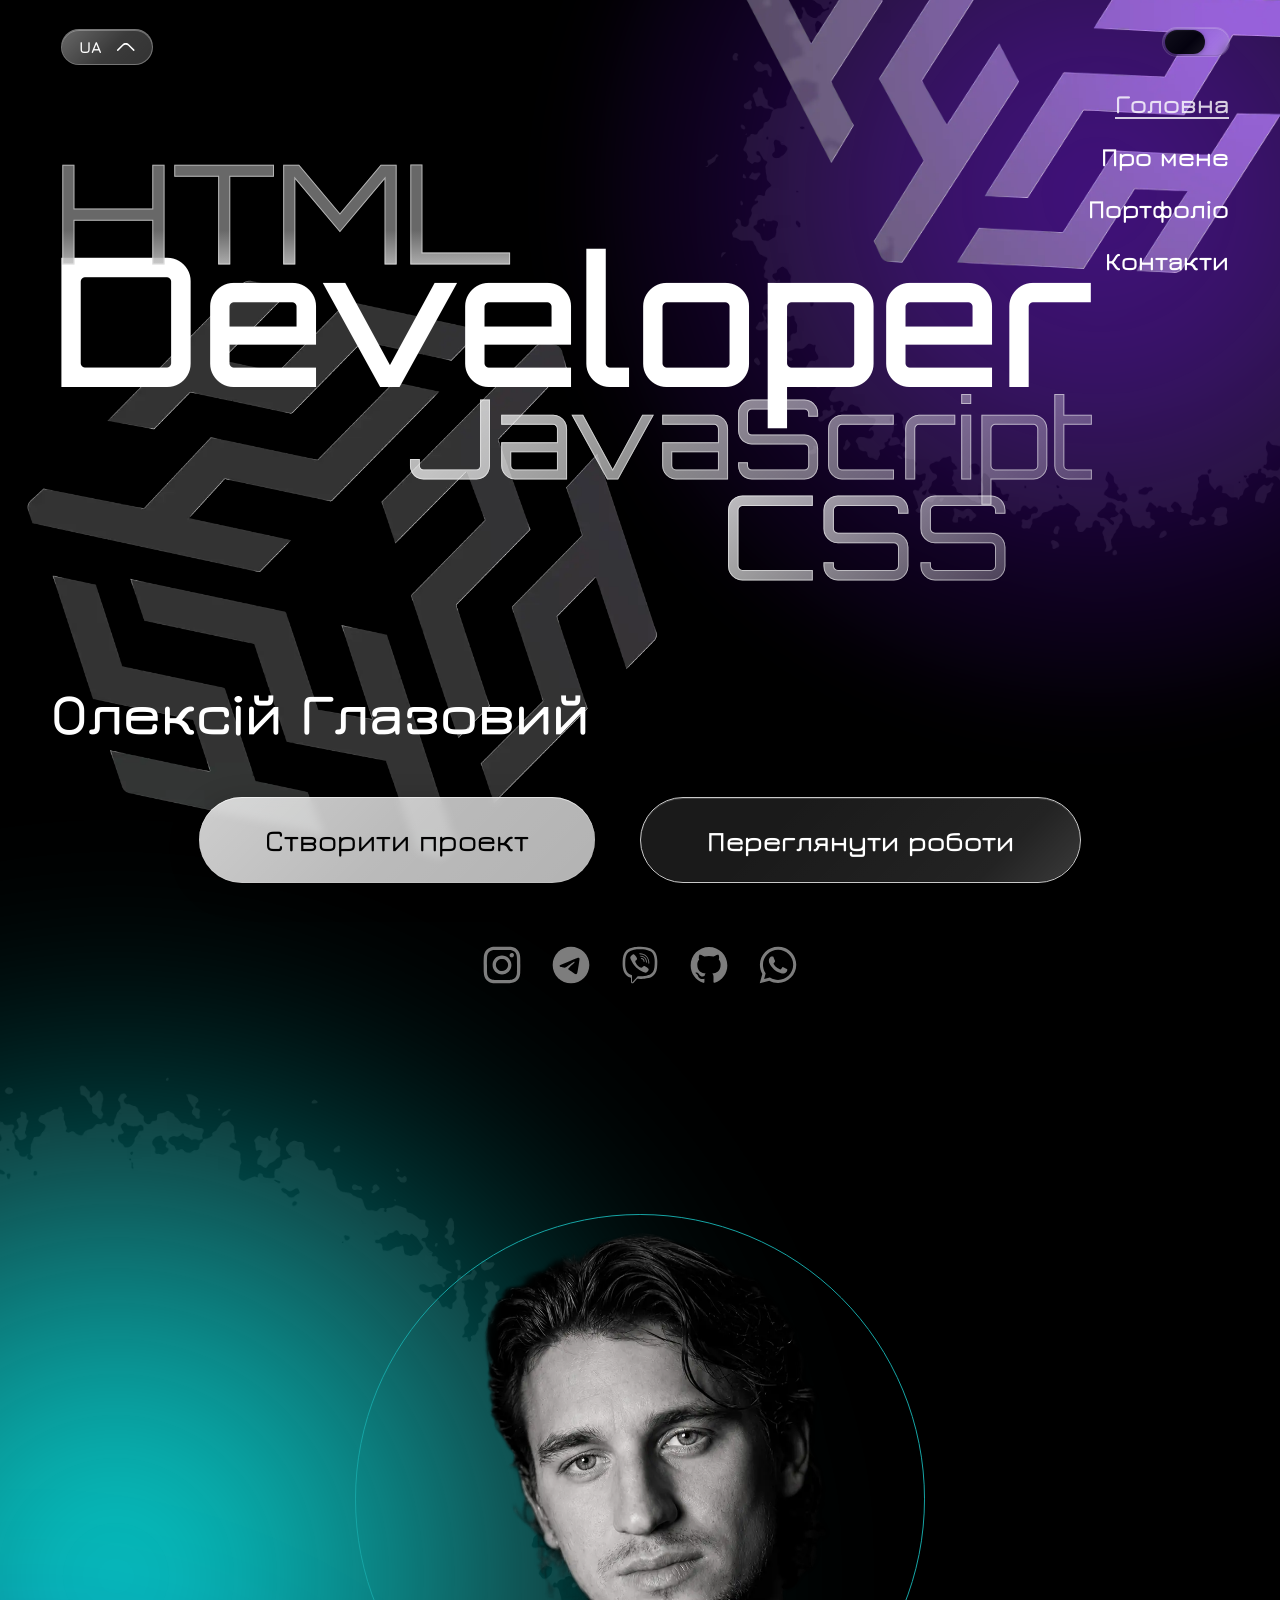
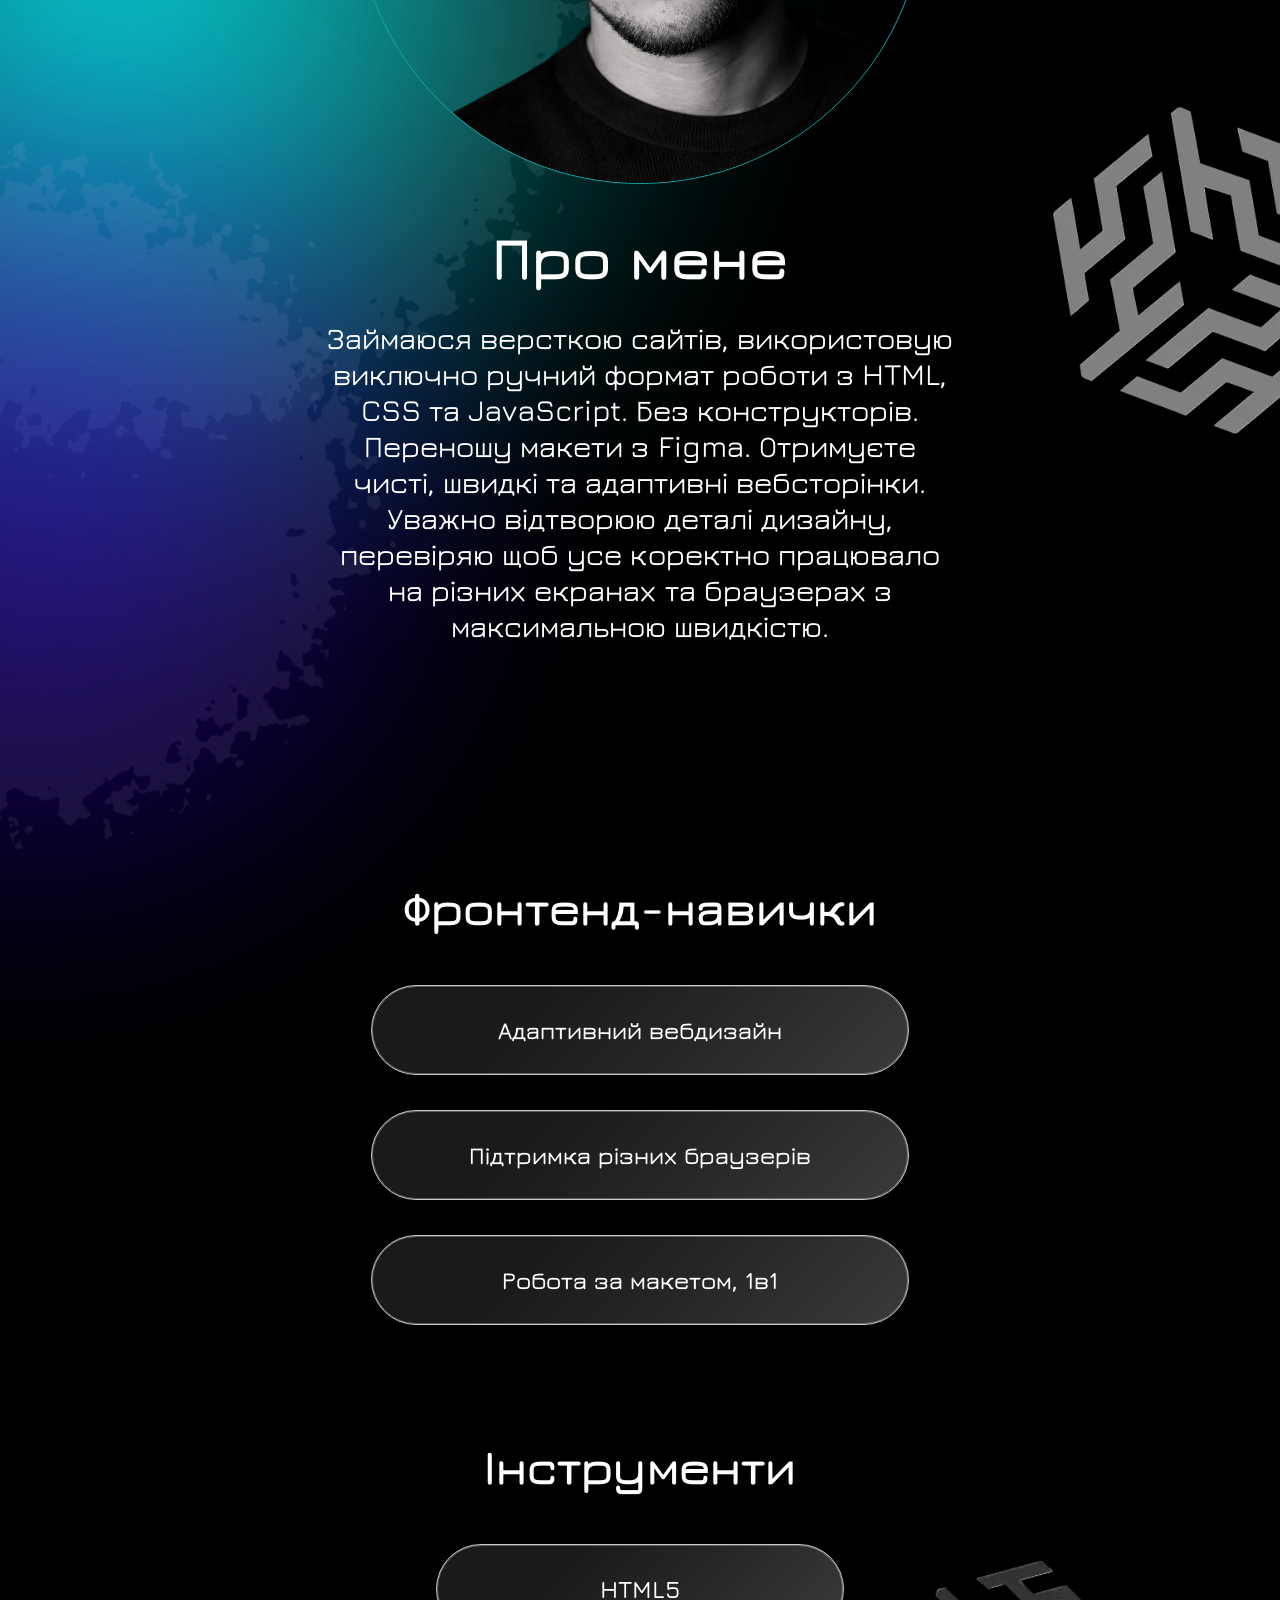
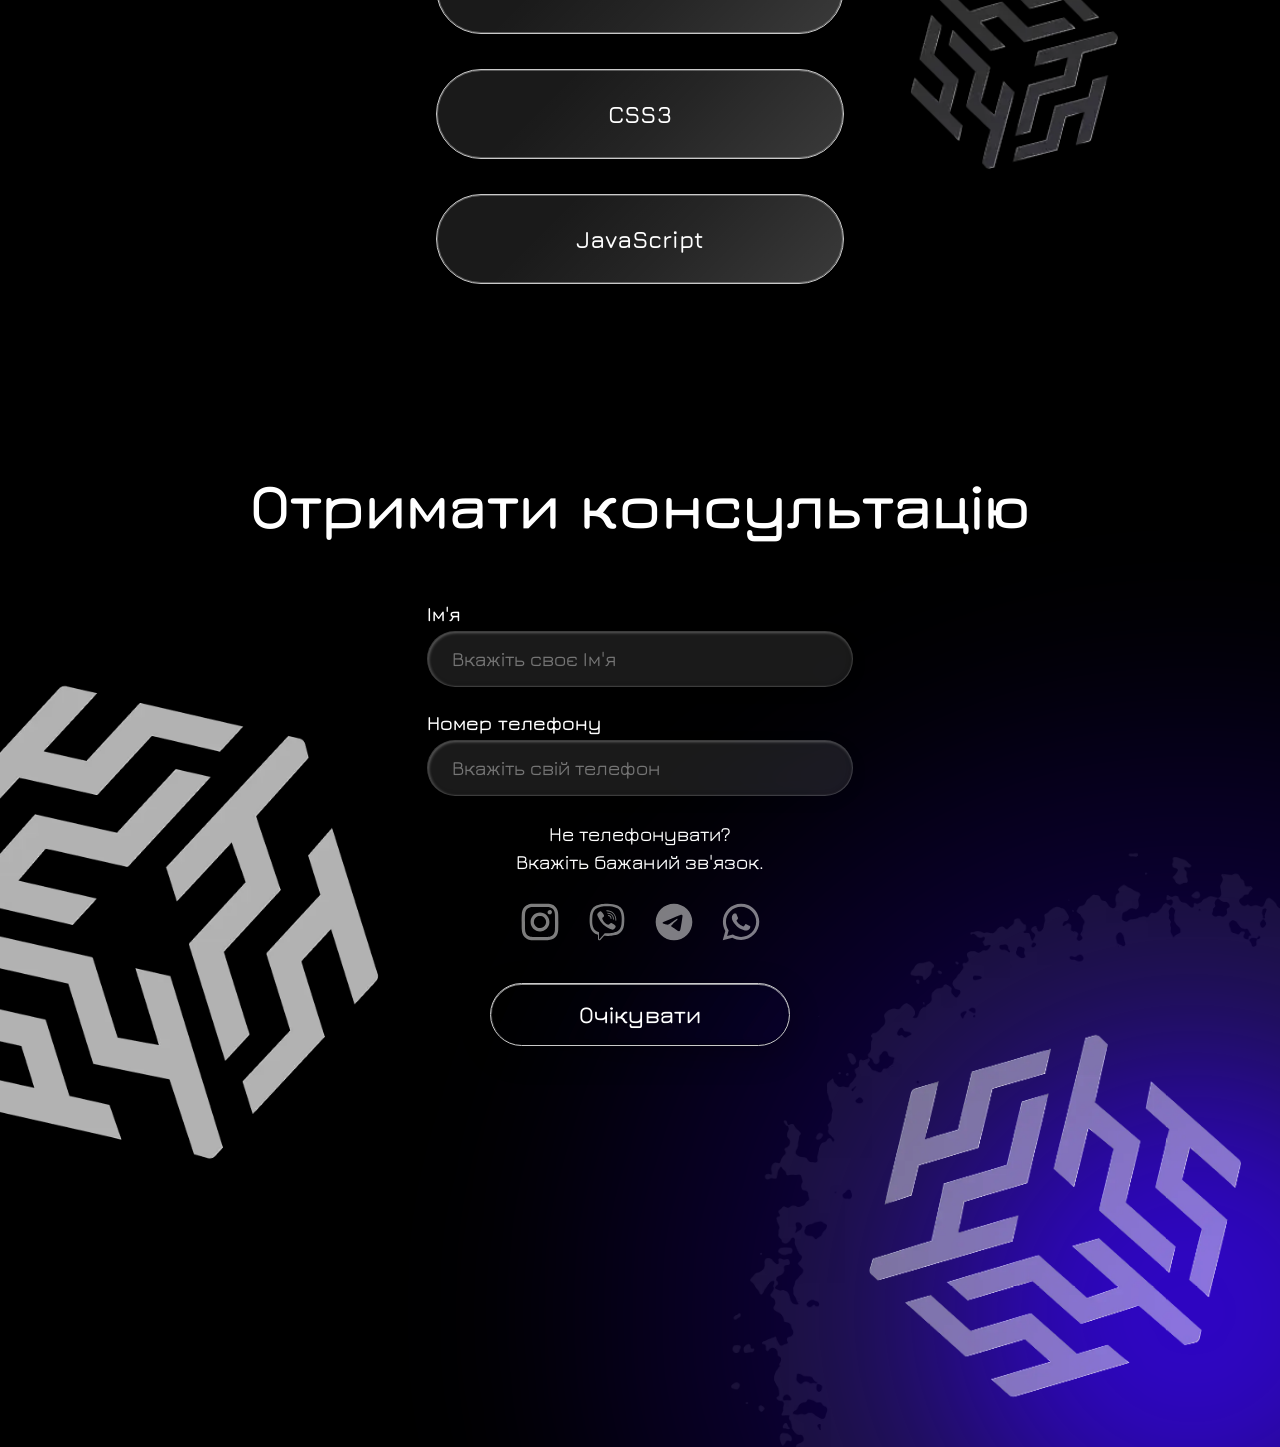
==== commit 6e5864f8: "11.09 20:35 actual" ====
--- a/index.html
+++ b/index.html
@@ -10,7 +10,19 @@
 
     <!-- CSS -->
     <link rel="stylesheet" href="initial.css" />
-    <link rel="stylesheet" href="style.css" />
+    <link
+      rel="preload"
+      href="style.css"
+      as="style"
+      onload="
+        this.onload = null;
+        this.rel = 'stylesheet';
+      "
+    />
+
+    <noscript>
+      <link rel="stylesheet" href="style.css" />
+    </noscript>
   </head>
   <body class="preload">
     <header>
--- a/initial.css
+++ b/initial.css
@@ -591,8 +591,126 @@
 section.hero > .bl-r > .hero-social > ul > li > a:active > svg path {
   fill: rgb(255 255 255 / 20%);
 }
-
-@media (min-width: 816px) and (max-width: 1300px) {
+/* decorat elements start */
+.decor-one {
+  position: absolute;
+  right: -280px;
+  top: -170px;
+  z-index: -1;
+  pointer-events: none;
+  -webkit-user-select: none;
+  -moz-user-select: none;
+  -ms-user-select: none;
+  user-select: none;
+}
+
+.decor-one > .wrap {
+  position: relative;
+}
+
+.decor-one > .wrap > span {
+  display: block;
+  position: absolute;
+  left: 50%;
+  top: 50%;
+  filter: blur(40px);
+  will-change: transform;
+  transform: translate(-50%, -50%) translateZ(0);
+  width: 1000px;
+  height: 1000px;
+  border-radius: 50%;
+
+  background: radial-gradient(circle at center, rgba(120, 12, 255, 0.45) 0%, rgba(120, 12, 255, 0.35) 25%, rgba(120, 12, 255, 0.1) 60%, rgba(120, 12, 255, 0) 95%);
+
+  pointer-events: none;
+  z-index: -4;
+}
+
+.decor-one > .wrap > .texture {
+  position: relative;
+  z-index: -5;
+  width: 872px;
+  height: 805px;
+}
+
+.decor-one > .wrap > .texture > img,
+.decor-one > .wrap > .cube > img {
+  display: block;
+  width: 100%;
+  height: 100%;
+}
+
+.decor-one > .wrap > .cube {
+  position: absolute;
+  z-index: -3;
+  width: 700px;
+  height: 700px;
+  left: 25px;
+  top: -170px;
+}
+
+.decor-nine {
+  display: none;
+  pointer-events: none;
+  -webkit-user-select: none;
+  -moz-user-select: none;
+  -ms-user-select: none;
+  user-select: none;
+}
+/* decorat elements end */
+/* перемикач теми початок */
+body.light-theme {
+  background-color: white;
+
+  h1 {
+    color: black;
+  }
+
+  h2,
+  h3,
+  h4 {
+    background-image: linear-gradient(to bottom, rgba(130, 130, 130, 0.8) 60%, rgba(0, 0, 0, 0.5) 100%);
+    -webkit-text-stroke: 1px rgba(0, 0, 0, 0.2);
+  }
+
+  .header-cont > .lang-swapper {
+    background-color: rgb(0 0 0 / 20%);
+  }
+
+  .header-cont > .lang-swapper > div {
+    color: black;
+  }
+
+  .header-cont > .lang-swapper:not(.open):has(> div:hover) {
+    background-color: rgba(0, 0, 0, 0.5);
+  }
+
+  .header-cont > .lang-swapper > div > svg > path {
+    fill: black;
+  }
+
+  .header-cont > .lang-swapper > ul > li {
+    color: black;
+  }
+
+  .header-cont > nav > ul > li > a {
+    color: black;
+  }
+
+  .header-cont > nav > ul > li > a::after {
+    background-color: black;
+  }
+
+  .decor-one > .wrap > span {
+    left: 55%;
+    top: 42%;
+    background: radial-gradient(circle at center, rgba(120, 12, 255, 0.55) 10%, rgba(120, 12, 255, 0.65) 25%, rgba(120, 12, 255, 0.1) 50%, rgba(120, 12, 255, 0) 95%);
+  }
+}
+
+/* перемикач теми початок кінець */
+
+@media (min-width: 816px) and (max-width: 1440px) {
   .container {
     padding: 0 clamp(24px, 5.7692vw - 23.0769px, 60px);
   }
@@ -688,6 +806,29 @@
   section.hero > .bl-r > .hero-inf > .hero-wrap-btn-cta > button:nth-of-type(2) {
     font-size: clamp(22px, 1.282vw + 11.538px, 30px);
   }
+  /* page work start */
+  header.works {
+    margin-bottom: clamp(-224px, calc(-113.436px - 7.692vw), -176px);
+  }
+  /* page work end */
+  /* decorat elements start */
+  .decor-one {
+    right: clamp(-320px, calc(-371.515px + 6.061vw), -280px);
+    top: clamp(-320px, calc(24.0385vw - 516.1538px), -170px);
+  }
+
+  .decor-one > .wrap > .texture {
+    width: clamp(792px, calc(15.1515vw + 654px), 872px);
+    height: 805px;
+  }
+
+  .decor-one > .wrap > .cube {
+    width: clamp(400px, calc(48.0769vw + 7.693px), 700px);
+    height: clamp(400px, calc(48.0769vw + 7.693px), 700px);
+    left: clamp(25px, 304.23px - 19.39vw, 146px);
+    top: clamp(-170px, 499.23px - 46.47vw, 120px);
+  }
+  /* decorat elements end */
 }
 
 @media (min-width: 320px) and (max-width: 815px) {
@@ -913,4 +1054,85 @@
     width: clamp(28px, calc(17.6774px + 3.2258vw), 44px);
     height: clamp(28px, calc(17.6774px + 3.2258vw), 44px);
   }
-}
+  /* page work start */
+  header.works {
+    margin-bottom: 0;
+  }
+  /* page work end */
+  /* decorat elements start */
+  .decor-one {
+    right: clamp(-320px, -15.121vw - 196.613px, -245px);
+    top: clamp(-320px, -29.234vw - 81.452px, -175px);
+  }
+
+  .decor-one > .wrap > span {
+    width: clamp(700px, 60.484vw + 506.452px, 1000px);
+    height: clamp(700px, 60.484vw + 506.452px, 1000px);
+  }
+
+  .decor-one > .wrap > .texture {
+    width: clamp(564px, 45.968vw + 26.056rem, 792px);
+    height: clamp(530px, 55.444vw + 22.036rem, 805px);
+  }
+
+  .decor-one > .wrap > .cube {
+    width: clamp(250px, 30.242vw + 153.226px, 400px);
+    height: clamp(250px, 30.242vw + 153.226px, 400px);
+    left: clamp(122px, 4.839vw + 106.516px, 146px);
+    top: clamp(50px, 14.113vw + 4.839px, 120px);
+  }
+  .decor-nine {
+    position: absolute;
+    display: block;
+    z-index: -1;
+    top: clamp(-740px, -104.839vw + 115.484px, -220px);
+    right: clamp(-500px, -56.452vw - 39.355px, -220px);
+  }
+
+  .decor-nine > .wrap {
+    position: relative;
+  }
+
+  .decor-nine > .wrap > span {
+    display: block;
+    position: absolute;
+    left: 50%;
+    top: 50%;
+    filter: blur(40px);
+    will-change: transform;
+    transform: translate(clamp(-720px, -74.597vw - 111.29px, -350px), /* от -50% (350px) до -45% (720px) */ clamp(-736px, -77.823vw - 100.97px, -350px) /* от -50% (350px) до -46% (736px) */)
+      translateZ(0);
+    width: clamp(700px, 181.452vw + 119.355px, 1600px);
+    aspect-ratio: 1 / 1;
+    height: auto;
+    border-radius: 50%;
+    background: radial-gradient(circle at center, rgba(120, 12, 255, 0.99) 15%, rgba(120, 12, 255, 0.55) 25%, rgba(120, 12, 255, 0.1) 60%, rgba(120, 12, 255, 0) 95%);
+    pointer-events: none;
+    z-index: -4;
+  }
+
+  .decor-nine > .wrap > .texture {
+    position: relative;
+    z-index: -5;
+    width: clamp(580px, 165.323vw + 50.968px, 1400px);
+    aspect-ratio: 1 / 1;
+    height: auto;
+  }
+
+  .decor-nine > .wrap > .texture > img,
+  .decor-nine > .wrap > .cube > img {
+    display: block;
+    width: 100%;
+    height: 100%;
+  }
+
+  .decor-nine > .wrap > .cube {
+    position: absolute;
+    aspect-ratio: 1 / 1;
+    height: auto;
+    width: clamp(300px, 30.242vw + 203.226px, 450px);
+    left: clamp(-25px, 2.016vw - 31.452px, -15px);
+    top: clamp(560px, 104.839vw + 224.516px, 1080px);
+  }
+  /* decorat elements end */
+}
--- a/style.css
+++ b/style.css
@@ -566,64 +566,6 @@
 /* page work end */
 
 /* decorat elements start */
-
-.decor-one {
-  position: absolute;
-  right: -280px;
-  top: -170px;
-  z-index: -1;
-  pointer-events: none;
-  -webkit-user-select: none;
-  -moz-user-select: none;
-  -ms-user-select: none;
-  user-select: none;
-}
-
-.decor-one > .wrap {
-  position: relative;
-}
-
-.decor-one > .wrap > span {
-  display: block;
-  position: absolute;
-  left: 50%;
-  top: 50%;
-  filter: blur(40px);
-  will-change: transform;
-  transform: translate(-50%, -50%) translateZ(0);
-  width: 1000px;
-  height: 1000px;
-  border-radius: 50%;
-
-  background: radial-gradient(circle at center, rgba(120, 12, 255, 0.45) 0%, rgba(120, 12, 255, 0.35) 25%, rgba(120, 12, 255, 0.1) 60%, rgba(120, 12, 255, 0) 95%);
-
-  pointer-events: none;
-  z-index: -4;
-}
-
-.decor-one > .wrap > .texture {
-  position: relative;
-  z-index: -5;
-  width: 872px;
-  height: 805px;
-}
-
-.decor-one > .wrap > .texture > img,
-.decor-one > .wrap > .cube > img {
-  display: block;
-  width: 100%;
-  height: 100%;
-}
-
-.decor-one > .wrap > .cube {
-  position: absolute;
-  z-index: -3;
-  width: 700px;
-  height: 700px;
-  left: 25px;
-  top: -170px;
-}
-
 .decor-two {
   position: absolute;
   z-index: -1;
@@ -873,14 +815,6 @@
   height: 100%;
 }
 
-.decor-nine {
-  display: none;
-  pointer-events: none;
-  -webkit-user-select: none;
-  -moz-user-select: none;
-  -ms-user-select: none;
-  user-select: none;
-}
 /* decorat elements end */
 
 /* decorat elements works page start */
@@ -1298,47 +1232,6 @@
 /* перемикач теми початок */
 
 body.light-theme {
-  background-color: white;
-
-  h1 {
-    color: black;
-  }
-
-  h2,
-  h3,
-  h4 {
-    background-image: linear-gradient(to bottom, rgba(130, 130, 130, 0.8) 60%, rgba(0, 0, 0, 0.5) 100%);
-    -webkit-text-stroke: 1px rgba(0, 0, 0, 0.2);
-  }
-
-  .header-cont > .lang-swapper {
-    background-color: rgb(0 0 0 / 20%);
-  }
-
-  .header-cont > .lang-swapper > div {
-    color: black;
-  }
-
-  .header-cont > .lang-swapper:not(.open):has(> div:hover) {
-    background-color: rgba(0, 0, 0, 0.5);
-  }
-
-  .header-cont > .lang-swapper > div > svg > path {
-    fill: black;
-  }
-
-  .header-cont > .lang-swapper > ul > li {
-    color: black;
-  }
-
-  .header-cont > nav > ul > li > a {
-    color: black;
-  }
-
-  .header-cont > nav > ul > li > a::after {
-    background-color: black;
-  }
-
   section.hero > .bl-r > .hero-social > ul > li > a > svg > path {
     fill: rgb(0 0 0 / 70%);
   }
@@ -1484,12 +1377,6 @@
     background-color: rgb(0 0 0 / 30%);
   }
 
-  .decor-one > .wrap > span {
-    left: 55%;
-    top: 42%;
-    background: radial-gradient(circle at center, rgba(120, 12, 255, 0.55) 10%, rgba(120, 12, 255, 0.65) 25%, rgba(120, 12, 255, 0.1) 50%, rgba(120, 12, 255, 0) 95%);
-  }
-
   .decor-work-two > .wrap > span {
     background: radial-gradient(circle at center, rgba(55, 0, 255, 0.45) 35%, rgba(55, 0, 255, 0.4) 30%, rgba(55, 0, 255, 0.1) 60%, rgba(55, 0, 255, 0) 95%);
   }
@@ -1560,9 +1447,6 @@
   }
 
   /* page work start */
-  header.works {
-    margin-bottom: clamp(-224px, calc(-113.436px - 7.692vw), -176px);
-  }
 
   section.works {
     gap: clamp(8px, calc(12.34vw - 92.56px), 85px);
@@ -1626,24 +1510,6 @@
   /* page work end */
 
   /* decorat elements start */
-
-  .decor-one {
-    right: clamp(-320px, calc(-371.515px + 6.061vw), -280px);
-    top: clamp(-320px, calc(24.0385vw - 516.1538px), -170px);
-  }
-
-  .decor-one > .wrap > .texture {
-    width: clamp(792px, calc(15.1515vw + 654px), 872px);
-    height: 805px;
-  }
-
-  .decor-one > .wrap > .cube {
-    width: clamp(400px, calc(48.0769vw + 7.693px), 700px);
-    height: clamp(400px, calc(48.0769vw + 7.693px), 700px);
-    left: clamp(25px, 304.23px - 19.39vw, 146px);
-    top: clamp(-170px, 499.23px - 46.47vw, 120px);
-  }
-
   .decor-two {
     left: clamp(-70px, -4.808vw - 0.769px, -40px);
     top: clamp(55px, -12.019vw + 228.077px, 130px);
@@ -2000,10 +1866,6 @@
   }
 
   /* page work start */
-  header.works {
-    margin-bottom: 0;
-  }
-
   .p-cont-one,
   .p-cont-two {
     transition: transform 0.6s ease;
@@ -2062,29 +1924,6 @@
   /* page work end */
 
   /* decorat elements start */
-
-  .decor-one {
-    right: clamp(-320px, -15.121vw - 196.613px, -245px);
-    top: clamp(-320px, -29.234vw - 81.452px, -175px);
-  }
-
-  .decor-one > .wrap > span {
-    width: clamp(700px, 60.484vw + 506.452px, 1000px);
-    height: clamp(700px, 60.484vw + 506.452px, 1000px);
-  }
-
-  .decor-one > .wrap > .texture {
-    width: clamp(564px, 45.968vw + 26.056rem, 792px);
-    height: clamp(530px, 55.444vw + 22.036rem, 805px);
-  }
-
-  .decor-one > .wrap > .cube {
-    width: clamp(250px, 30.242vw + 153.226px, 400px);
-    height: clamp(250px, 30.242vw + 153.226px, 400px);
-    left: clamp(122px, 4.839vw + 106.516px, 146px);
-    top: clamp(50px, 14.113vw + 4.839px, 120px);
-  }
-
   .decor-two {
     left: clamp(-40px, -3.024vw - 15.323px, -25px);
     top: clamp(48px, 15.524vw - 1.677px, 125px);
@@ -2184,61 +2023,6 @@
   .decor-eight > .cube {
     width: clamp(130px, 54.435vw - 44.194px, 400px);
   }
-
-  .decor-nine {
-    position: absolute;
-    display: block;
-    z-index: -1;
-    top: clamp(-740px, -104.839vw + 115.484px, -220px);
-    right: clamp(-500px, -56.452vw - 39.355px, -220px);
-  }
-
-  .decor-nine > .wrap {
-    position: relative;
-  }
-
-  .decor-nine > .wrap > span {
-    display: block;
-    position: absolute;
-    left: 50%;
-    top: 50%;
-    filter: blur(40px);
-    will-change: transform;
-    transform: translate(clamp(-720px, -74.597vw - 111.29px, -350px), /* от -50% (350px) до -45% (720px) */ clamp(-736px, -77.823vw - 100.97px, -350px) /* от -50% (350px) до -46% (736px) */)
-      translateZ(0);
-    width: clamp(700px, 181.452vw + 119.355px, 1600px);
-    aspect-ratio: 1 / 1;
-    height: auto;
-    border-radius: 50%;
-    background: radial-gradient(circle at center, rgba(120, 12, 255, 0.99) 15%, rgba(120, 12, 255, 0.55) 25%, rgba(120, 12, 255, 0.1) 60%, rgba(120, 12, 255, 0) 95%);
-    pointer-events: none;
-    z-index: -4;
-  }
-
-  .decor-nine > .wrap > .texture {
-    position: relative;
-    z-index: -5;
-    width: clamp(580px, 165.323vw + 50.968px, 1400px);
-    aspect-ratio: 1 / 1;
-    height: auto;
-  }
-
-  .decor-nine > .wrap > .texture > img,
-  .decor-nine > .wrap > .cube > img {
-    display: block;
-    width: 100%;
-    height: 100%;
-  }
-
-  .decor-nine > .wrap > .cube {
-    position: absolute;
-    aspect-ratio: 1 / 1;
-    height: auto;
-    width: clamp(300px, 30.242vw + 203.226px, 450px);
-    left: clamp(-25px, 2.016vw - 31.452px, -15px);
-    top: clamp(560px, 104.839vw + 224.516px, 1080px);
-  }
-
   /* decorat elements end */
 
   /* decorat elements works page start */
--- a/style.css
+++ b/style.css
@@ -566,64 +566,6 @@
 /* page work end */
 
 /* decorat elements start */
-
-.decor-one {
-  position: absolute;
-  right: -280px;
-  top: -170px;
-  z-index: -1;
-  pointer-events: none;
-  -webkit-user-select: none;
-  -moz-user-select: none;
-  -ms-user-select: none;
-  user-select: none;
-}
-
-.decor-one > .wrap {
-  position: relative;
-}
-
-.decor-one > .wrap > span {
-  display: block;
-  position: absolute;
-  left: 50%;
-  top: 50%;
-  filter: blur(40px);
-  will-change: transform;
-  transform: translate(-50%, -50%) translateZ(0);
-  width: 1000px;
-  height: 1000px;
-  border-radius: 50%;
-
-  background: radial-gradient(circle at center, rgba(120, 12, 255, 0.45) 0%, rgba(120, 12, 255, 0.35) 25%, rgba(120, 12, 255, 0.1) 60%, rgba(120, 12, 255, 0) 95%);
-
-  pointer-events: none;
-  z-index: -4;
-}
-
-.decor-one > .wrap > .texture {
-  position: relative;
-  z-index: -5;
-  width: 872px;
-  height: 805px;
-}
-
-.decor-one > .wrap > .texture > img,
-.decor-one > .wrap > .cube > img {
-  display: block;
-  width: 100%;
-  height: 100%;
-}
-
-.decor-one > .wrap > .cube {
-  position: absolute;
-  z-index: -3;
-  width: 700px;
-  height: 700px;
-  left: 25px;
-  top: -170px;
-}
-
 .decor-two {
   position: absolute;
   z-index: -1;
@@ -873,14 +815,6 @@
   height: 100%;
 }
 
-.decor-nine {
-  display: none;
-  pointer-events: none;
-  -webkit-user-select: none;
-  -moz-user-select: none;
-  -ms-user-select: none;
-  user-select: none;
-}
 /* decorat elements end */
 
 /* decorat elements works page start */
@@ -1298,47 +1232,6 @@
 /* перемикач теми початок */
 
 body.light-theme {
-  background-color: white;
-
-  h1 {
-    color: black;
-  }
-
-  h2,
-  h3,
-  h4 {
-    background-image: linear-gradient(to bottom, rgba(130, 130, 130, 0.8) 60%, rgba(0, 0, 0, 0.5) 100%);
-    -webkit-text-stroke: 1px rgba(0, 0, 0, 0.2);
-  }
-
-  .header-cont > .lang-swapper {
-    background-color: rgb(0 0 0 / 20%);
-  }
-
-  .header-cont > .lang-swapper > div {
-    color: black;
-  }
-
-  .header-cont > .lang-swapper:not(.open):has(> div:hover) {
-    background-color: rgba(0, 0, 0, 0.5);
-  }
-
-  .header-cont > .lang-swapper > div > svg > path {
-    fill: black;
-  }
-
-  .header-cont > .lang-swapper > ul > li {
-    color: black;
-  }
-
-  .header-cont > nav > ul > li > a {
-    color: black;
-  }
-
-  .header-cont > nav > ul > li > a::after {
-    background-color: black;
-  }
-
   section.hero > .bl-r > .hero-social > ul > li > a > svg > path {
     fill: rgb(0 0 0 / 70%);
   }
@@ -1484,12 +1377,6 @@
     background-color: rgb(0 0 0 / 30%);
   }
 
-  .decor-one > .wrap > span {
-    left: 55%;
-    top: 42%;
-    background: radial-gradient(circle at center, rgba(120, 12, 255, 0.55) 10%, rgba(120, 12, 255, 0.65) 25%, rgba(120, 12, 255, 0.1) 50%, rgba(120, 12, 255, 0) 95%);
-  }
-
   .decor-work-two > .wrap > span {
     background: radial-gradient(circle at center, rgba(55, 0, 255, 0.45) 35%, rgba(55, 0, 255, 0.4) 30%, rgba(55, 0, 255, 0.1) 60%, rgba(55, 0, 255, 0) 95%);
   }
@@ -1560,9 +1447,6 @@
   }
 
   /* page work start */
-  header.works {
-    margin-bottom: clamp(-224px, calc(-113.436px - 7.692vw), -176px);
-  }
 
   section.works {
     gap: clamp(8px, calc(12.34vw - 92.56px), 85px);
@@ -1626,24 +1510,6 @@
   /* page work end */
 
   /* decorat elements start */
-
-  .decor-one {
-    right: clamp(-320px, calc(-371.515px + 6.061vw), -280px);
-    top: clamp(-320px, calc(24.0385vw - 516.1538px), -170px);
-  }
-
-  .decor-one > .wrap > .texture {
-    width: clamp(792px, calc(15.1515vw + 654px), 872px);
-    height: 805px;
-  }
-
-  .decor-one > .wrap > .cube {
-    width: clamp(400px, calc(48.0769vw + 7.693px), 700px);
-    height: clamp(400px, calc(48.0769vw + 7.693px), 700px);
-    left: clamp(25px, 304.23px - 19.39vw, 146px);
-    top: clamp(-170px, 499.23px - 46.47vw, 120px);
-  }
-
   .decor-two {
     left: clamp(-70px, -4.808vw - 0.769px, -40px);
     top: clamp(55px, -12.019vw + 228.077px, 130px);
@@ -2000,10 +1866,6 @@
   }
 
   /* page work start */
-  header.works {
-    margin-bottom: 0;
-  }
-
   .p-cont-one,
   .p-cont-two {
     transition: transform 0.6s ease;
@@ -2062,29 +1924,6 @@
   /* page work end */
 
   /* decorat elements start */
-
-  .decor-one {
-    right: clamp(-320px, -15.121vw - 196.613px, -245px);
-    top: clamp(-320px, -29.234vw - 81.452px, -175px);
-  }
-
-  .decor-one > .wrap > span {
-    width: clamp(700px, 60.484vw + 506.452px, 1000px);
-    height: clamp(700px, 60.484vw + 506.452px, 1000px);
-  }
-
-  .decor-one > .wrap > .texture {
-    width: clamp(564px, 45.968vw + 26.056rem, 792px);
-    height: clamp(530px, 55.444vw + 22.036rem, 805px);
-  }
-
-  .decor-one > .wrap > .cube {
-    width: clamp(250px, 30.242vw + 153.226px, 400px);
-    height: clamp(250px, 30.242vw + 153.226px, 400px);
-    left: clamp(122px, 4.839vw + 106.516px, 146px);
-    top: clamp(50px, 14.113vw + 4.839px, 120px);
-  }
-
   .decor-two {
     left: clamp(-40px, -3.024vw - 15.323px, -25px);
     top: clamp(48px, 15.524vw - 1.677px, 125px);
@@ -2184,61 +2023,6 @@
   .decor-eight > .cube {
     width: clamp(130px, 54.435vw - 44.194px, 400px);
   }
-
-  .decor-nine {
-    position: absolute;
-    display: block;
-    z-index: -1;
-    top: clamp(-740px, -104.839vw + 115.484px, -220px);
-    right: clamp(-500px, -56.452vw - 39.355px, -220px);
-  }
-
-  .decor-nine > .wrap {
-    position: relative;
-  }
-
-  .decor-nine > .wrap > span {
-    display: block;
-    position: absolute;
-    left: 50%;
-    top: 50%;
-    filter: blur(40px);
-    will-change: transform;
-    transform: translate(clamp(-720px, -74.597vw - 111.29px, -350px), /* от -50% (350px) до -45% (720px) */ clamp(-736px, -77.823vw - 100.97px, -350px) /* от -50% (350px) до -46% (736px) */)
-      translateZ(0);
-    width: clamp(700px, 181.452vw + 119.355px, 1600px);
-    aspect-ratio: 1 / 1;
-    height: auto;
-    border-radius: 50%;
-    background: radial-gradient(circle at center, rgba(120, 12, 255, 0.99) 15%, rgba(120, 12, 255, 0.55) 25%, rgba(120, 12, 255, 0.1) 60%, rgba(120, 12, 255, 0) 95%);
-    pointer-events: none;
-    z-index: -4;
-  }
-
-  .decor-nine > .wrap > .texture {
-    position: relative;
-    z-index: -5;
-    width: clamp(580px, 165.323vw + 50.968px, 1400px);
-    aspect-ratio: 1 / 1;
-    height: auto;
-  }
-
-  .decor-nine > .wrap > .texture > img,
-  .decor-nine > .wrap > .cube > img {
-    display: block;
-    width: 100%;
-    height: 100%;
-  }
-
-  .decor-nine > .wrap > .cube {
-    position: absolute;
-    aspect-ratio: 1 / 1;
-    height: auto;
-    width: clamp(300px, 30.242vw + 203.226px, 450px);
-    left: clamp(-25px, 2.016vw - 31.452px, -15px);
-    top: clamp(560px, 104.839vw + 224.516px, 1080px);
-  }
-
   /* decorat elements end */
 
   /* decorat elements works page start */
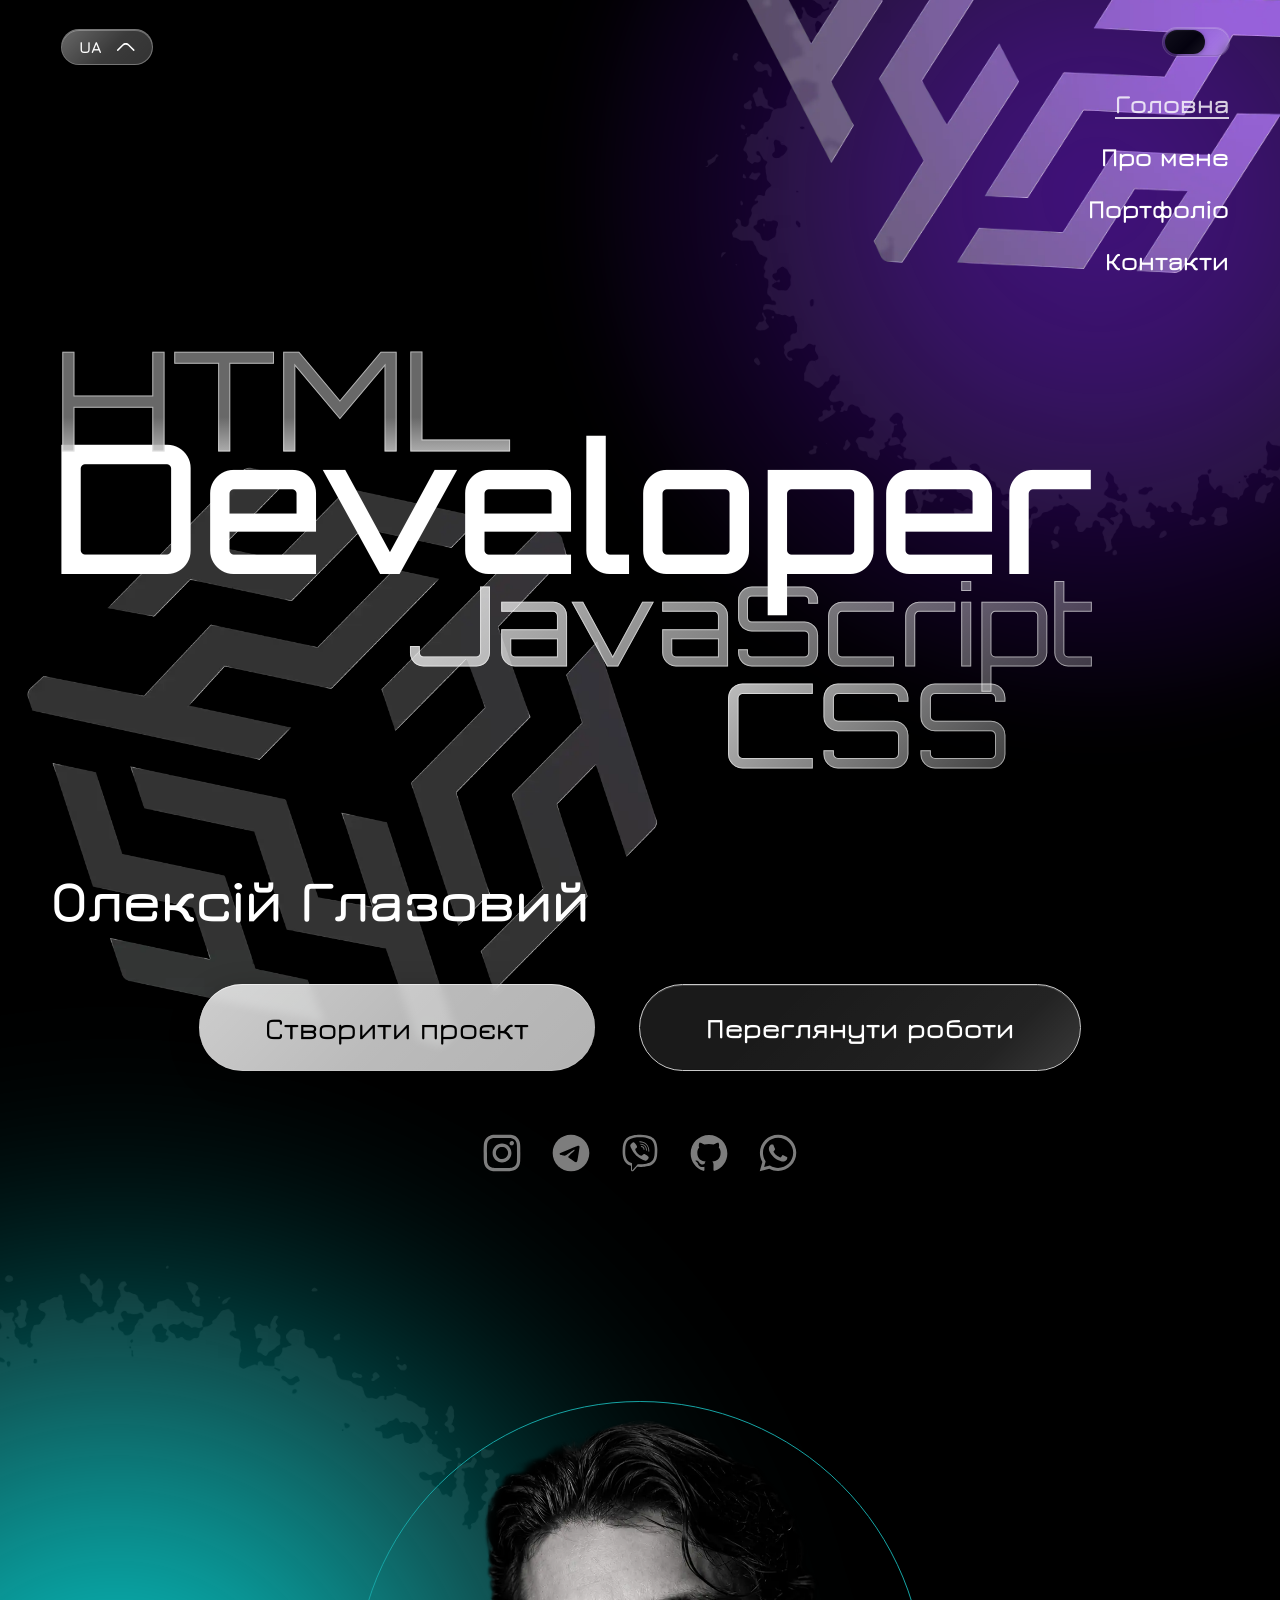
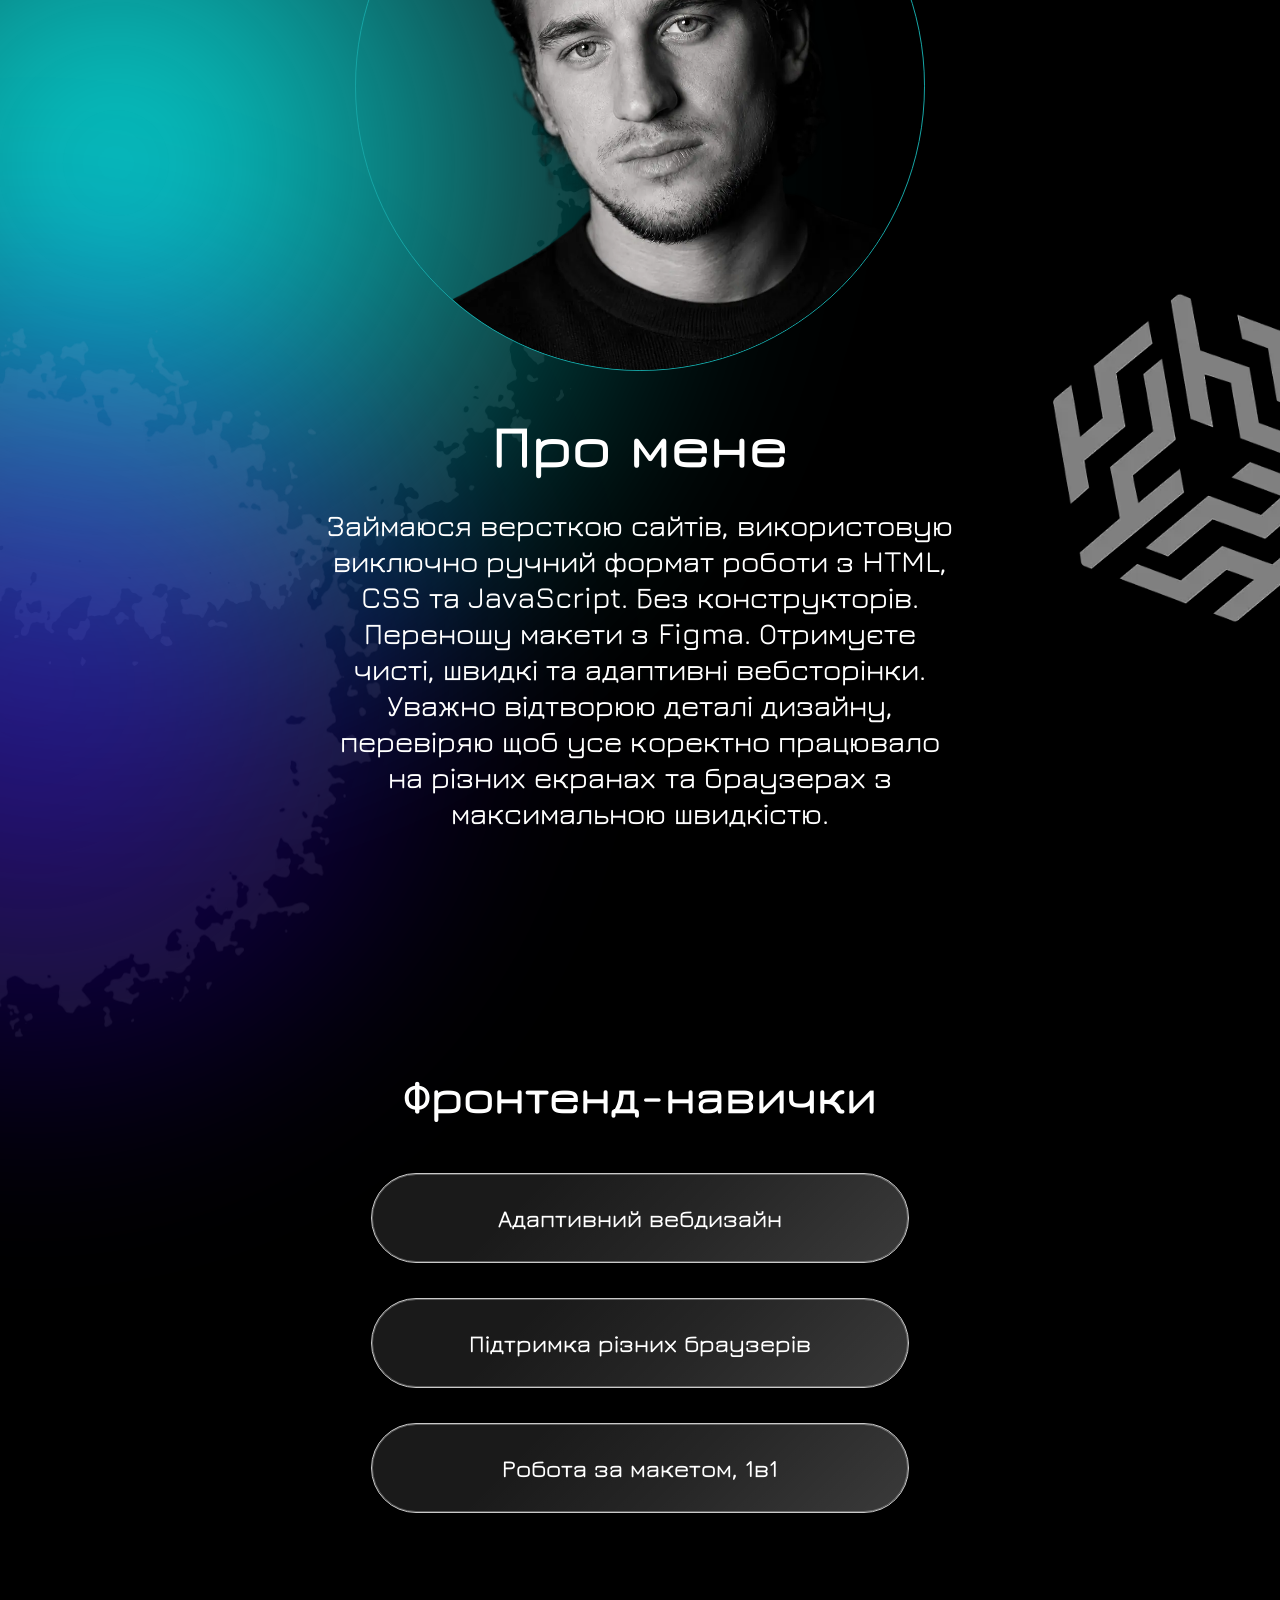
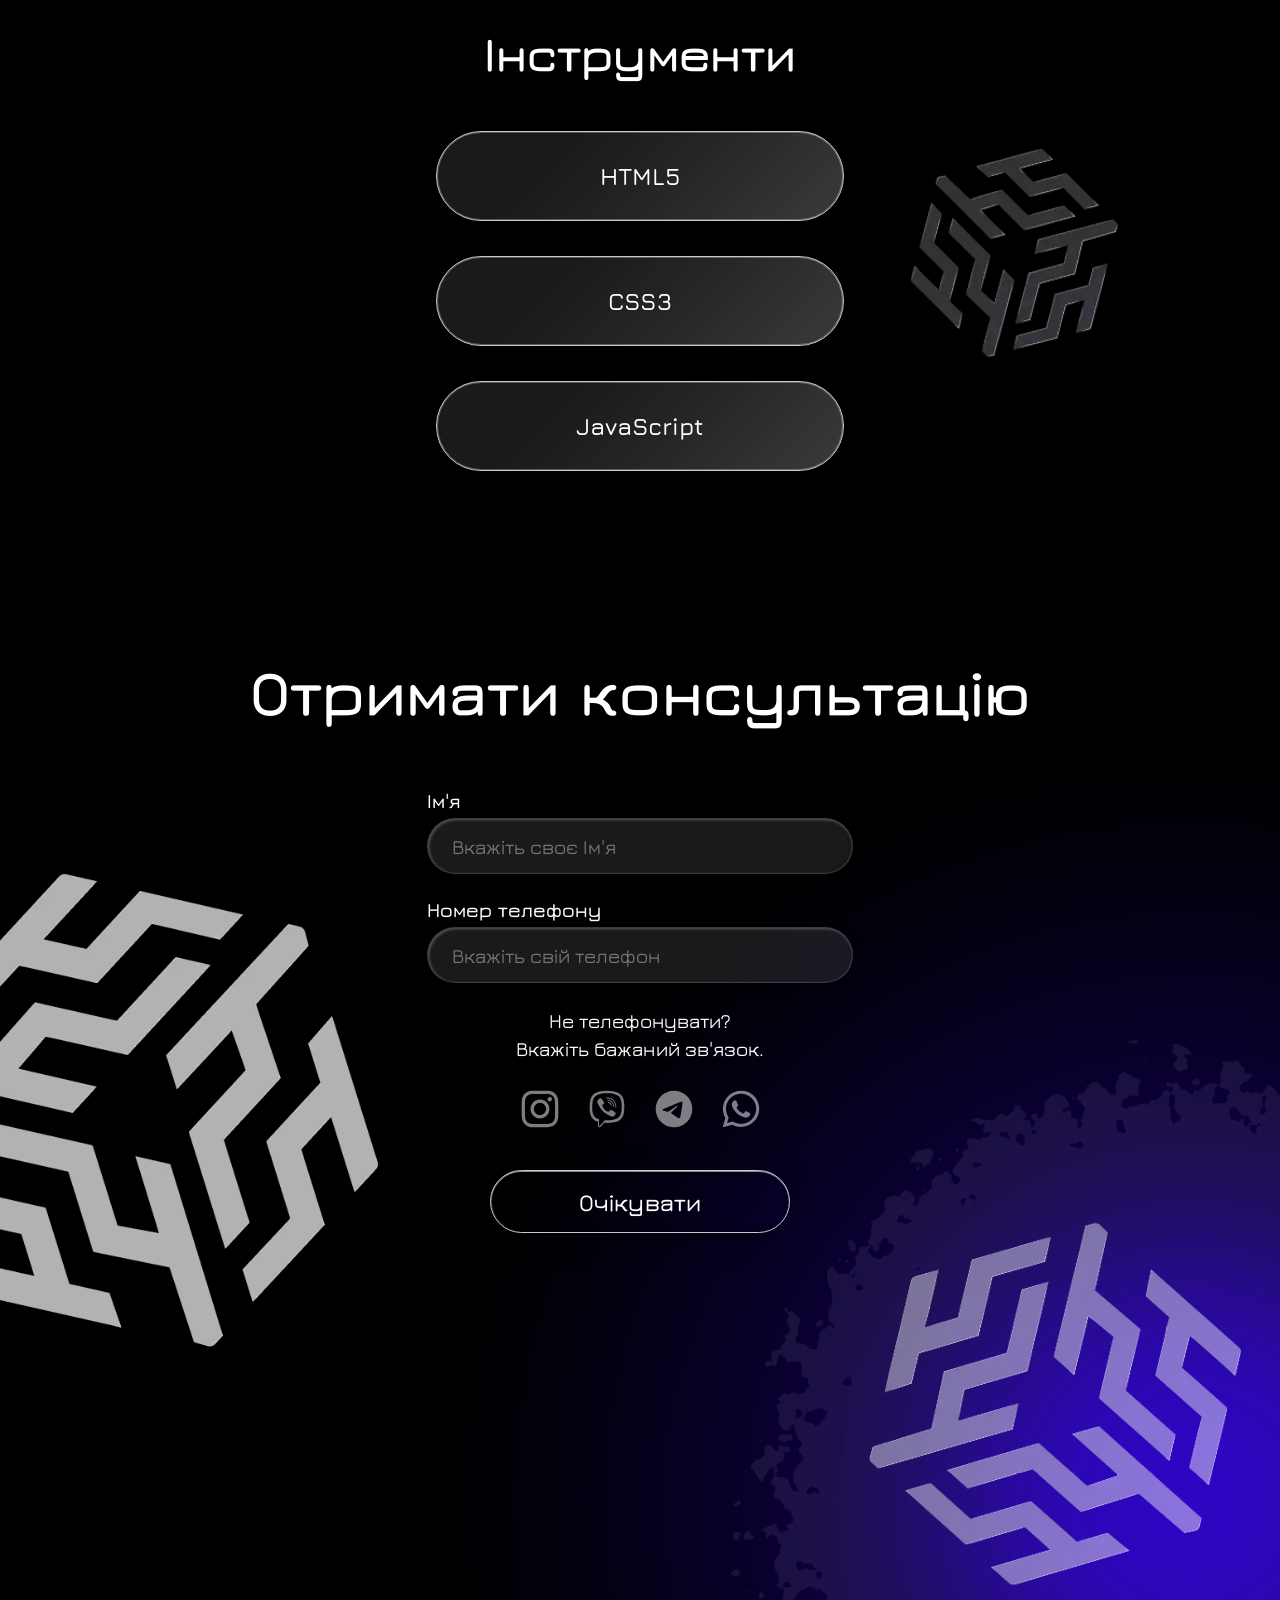
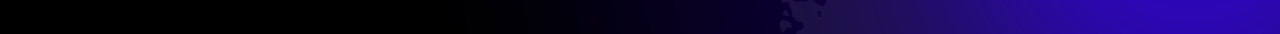
==== commit e3a4dce1: "12.09 13:45 actual" ====
--- a/index.html
+++ b/index.html
@@ -289,17 +289,17 @@
 
               <div class="wrap-inputs">
                 <div class="wrap-inp-name">
-                  <label for="inpName">Ім'я</label>
-                  <input id="inpName" type="text" placeholder="Вкажіть своє Ім'я" required />
+                  <label data-i18n="inpNameLabel" for="inpName">Ім'я</label>
+                  <input id="inpName" type="text" data-i18n-placeholder="namePlaceholder" placeholder="Вкажіть своє Ім'я" required />
                 </div>
                 <div class="wrap-inp-phone">
-                  <label for="inpPhone">Номер телефону</label>
-                  <input id="inpPhone" type="text" placeholder="Вкажіть свій телефон" />
+                  <label data-i18n="inpPhoneLabel" for="inpPhone">Номер телефону</label>
+                  <input id="inpPhone" type="text" data-i18n-placeholder="phonePlaceholder" placeholder="Вкажіть свій телефон" />
                 </div>
               </div>
 
               <div class="wrap-forcontacts">
-                <div class="wrap-forcont-text">
+                <div class="wrap-forcont-text" data-i18n="forCont">
                   Не телефонувати?
                   <br />
                   Вкажіть бажаний зв'язок.
@@ -349,7 +349,7 @@
               </div>
 
               <div class="wrap-btn-sumb">
-                <button id="btnCtaSubm" disabled>Очікувати</button>
+                <button id="btnCtaSubm" data-i18n="btnCtaSubm" disabled>Очікувати</button>
               </div>
             </div>
           </form>
@@ -596,7 +596,7 @@
               alt=""
             />
           </div>
-          <div class="works-hero-text">Готові приклади</div>
+          <div class="works-hero-text" data-i18n="workHeroTitle">Готові приклади</div>
           <div class="works-wrap">
             <div class="bl-wr">
               <div class="bl-l">
@@ -606,7 +606,7 @@
                 <div><img src="" alt="" loading="lazy" /></div>
               </div>
               <div class="bl-r">
-                <p>Концепт:</p>
+                <p data-i18n="pTextOne">GoVista — адаптивний сайт для туристичного сервісу :</p>
                 <p>
                   Концепт лендингу для компанії, яка організовує авторські бутик-тури та активні подорожі. Проєкт акцентує увагу на масштабній візуальній подачі, чіткій структурі, динамічних картках
                   турів, блоці ключових переваг, формі заявки та повній мобільній адаптації.
@@ -628,14 +628,14 @@
                     </ul>
                   </div>
                 </div>
-                <span>Розгорнути</span>
-                <a href="#">ВІДКРИТИ САЙТ</a>
+                <span data-i18n="spAcord">Розгорнути</span>
+                <a href="#" data-i18n="btnOpenSite">ВІДКРИТИ САЙТ</a>
               </div>
             </div>
           </div>
         </section>
       </div>
     </main>
-    <script src="script.js" defer></script>
+    <script type="module" src="./script.js" defer></script>
   </body>
 </html>
--- a/initial.css
+++ b/initial.css
@@ -153,7 +153,7 @@
 }
 
 header {
-  margin-bottom: -219px;
+  margin-bottom: 0;
   transition: margin-bottom 0.8s ease;
 }
 
@@ -737,8 +737,7 @@
   }
 
   header {
-    margin-bottom: clamp(-219px, calc(64.8462px - 19.7115vw), -96px);
-    transition: margin-bottom 0.5s ease;
+    margin-bottom: 0;
   }
 
   .header-cont {
@@ -1056,7 +1055,7 @@
   }
   /* page work start */
   header.works {
-    margin-bottom: 0;
+    margin-bottom: 0px !important;
   }
   /* page work end */
   /* decorat elements start */
--- a/style.css
+++ b/style.css
@@ -353,7 +353,7 @@
 
 header.works {
   position: relative;
-  margin-bottom: -219px;
+  margin-bottom: 0;
 }
 
 .p-cont-one,
--- a/style.css
+++ b/style.css
@@ -353,7 +353,7 @@
 
 header.works {
   position: relative;
-  margin-bottom: -219px;
+  margin-bottom: 0;
 }
 
 .p-cont-one,
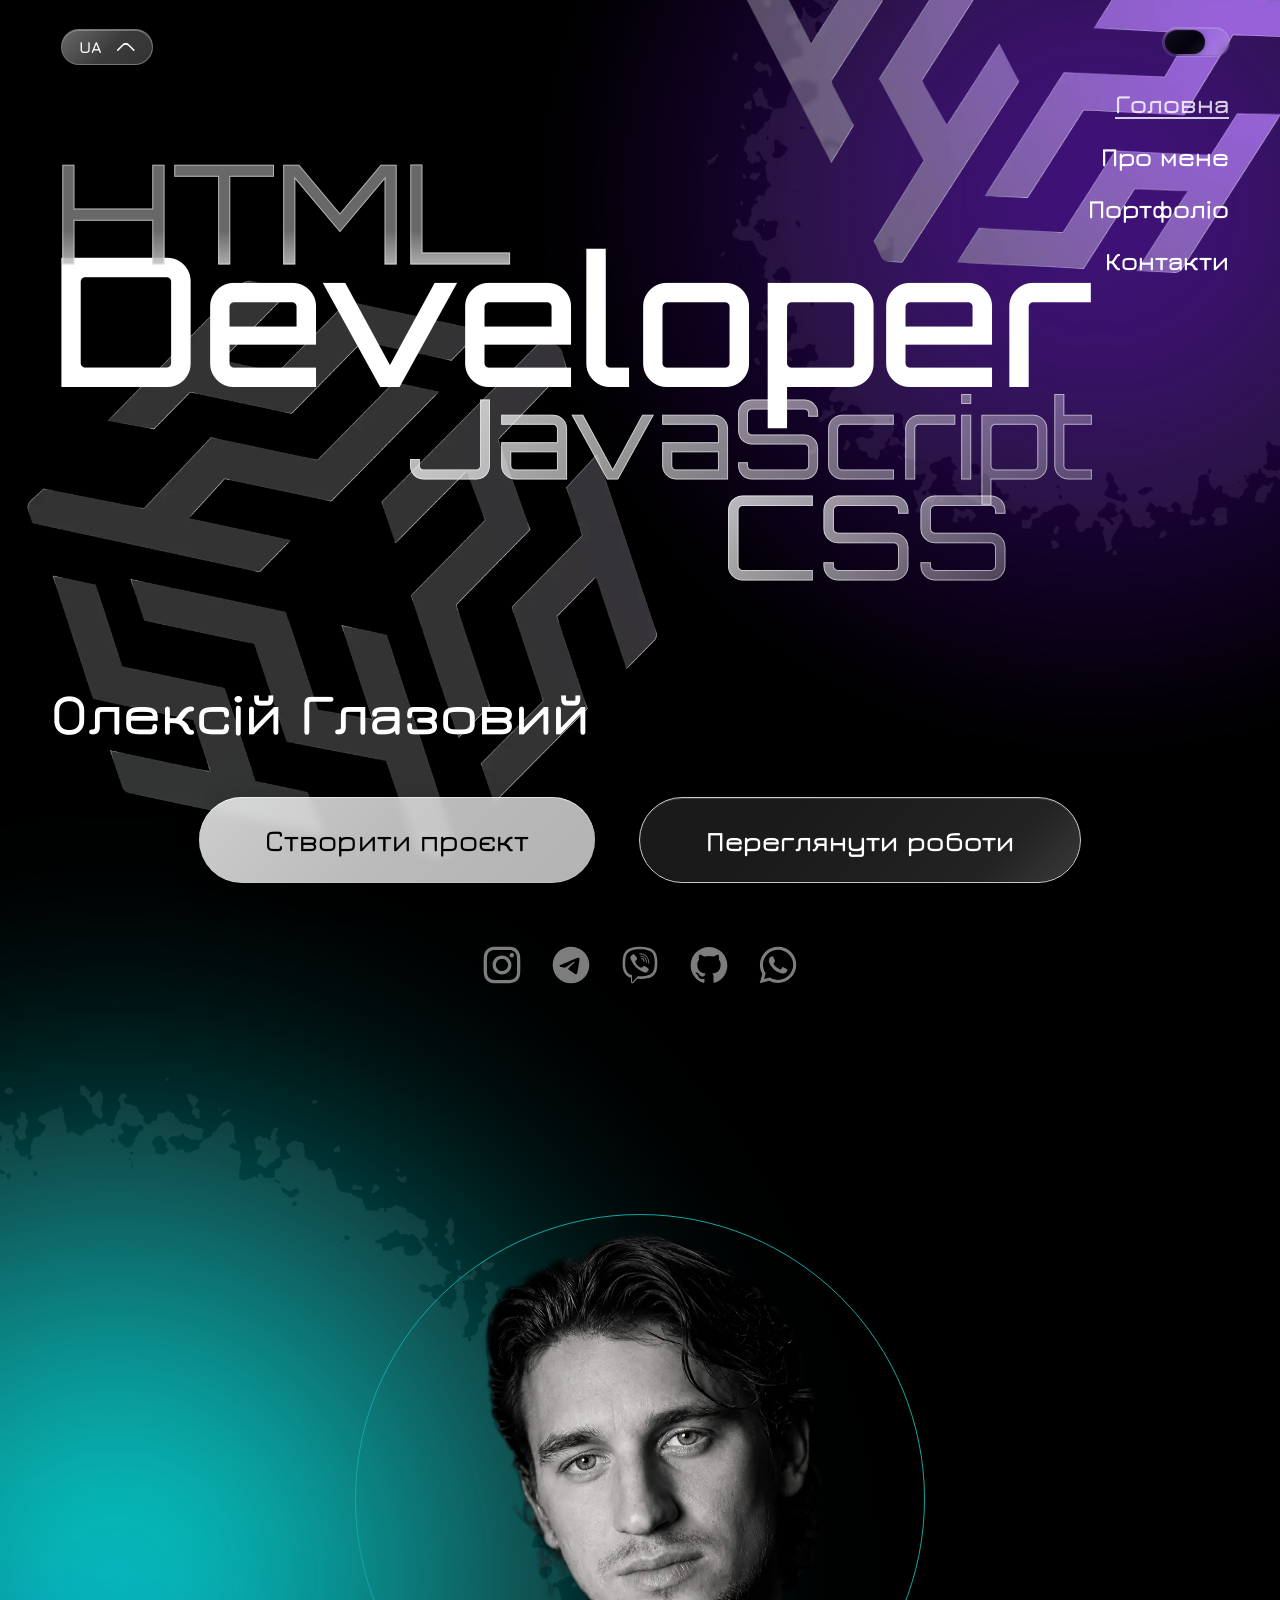
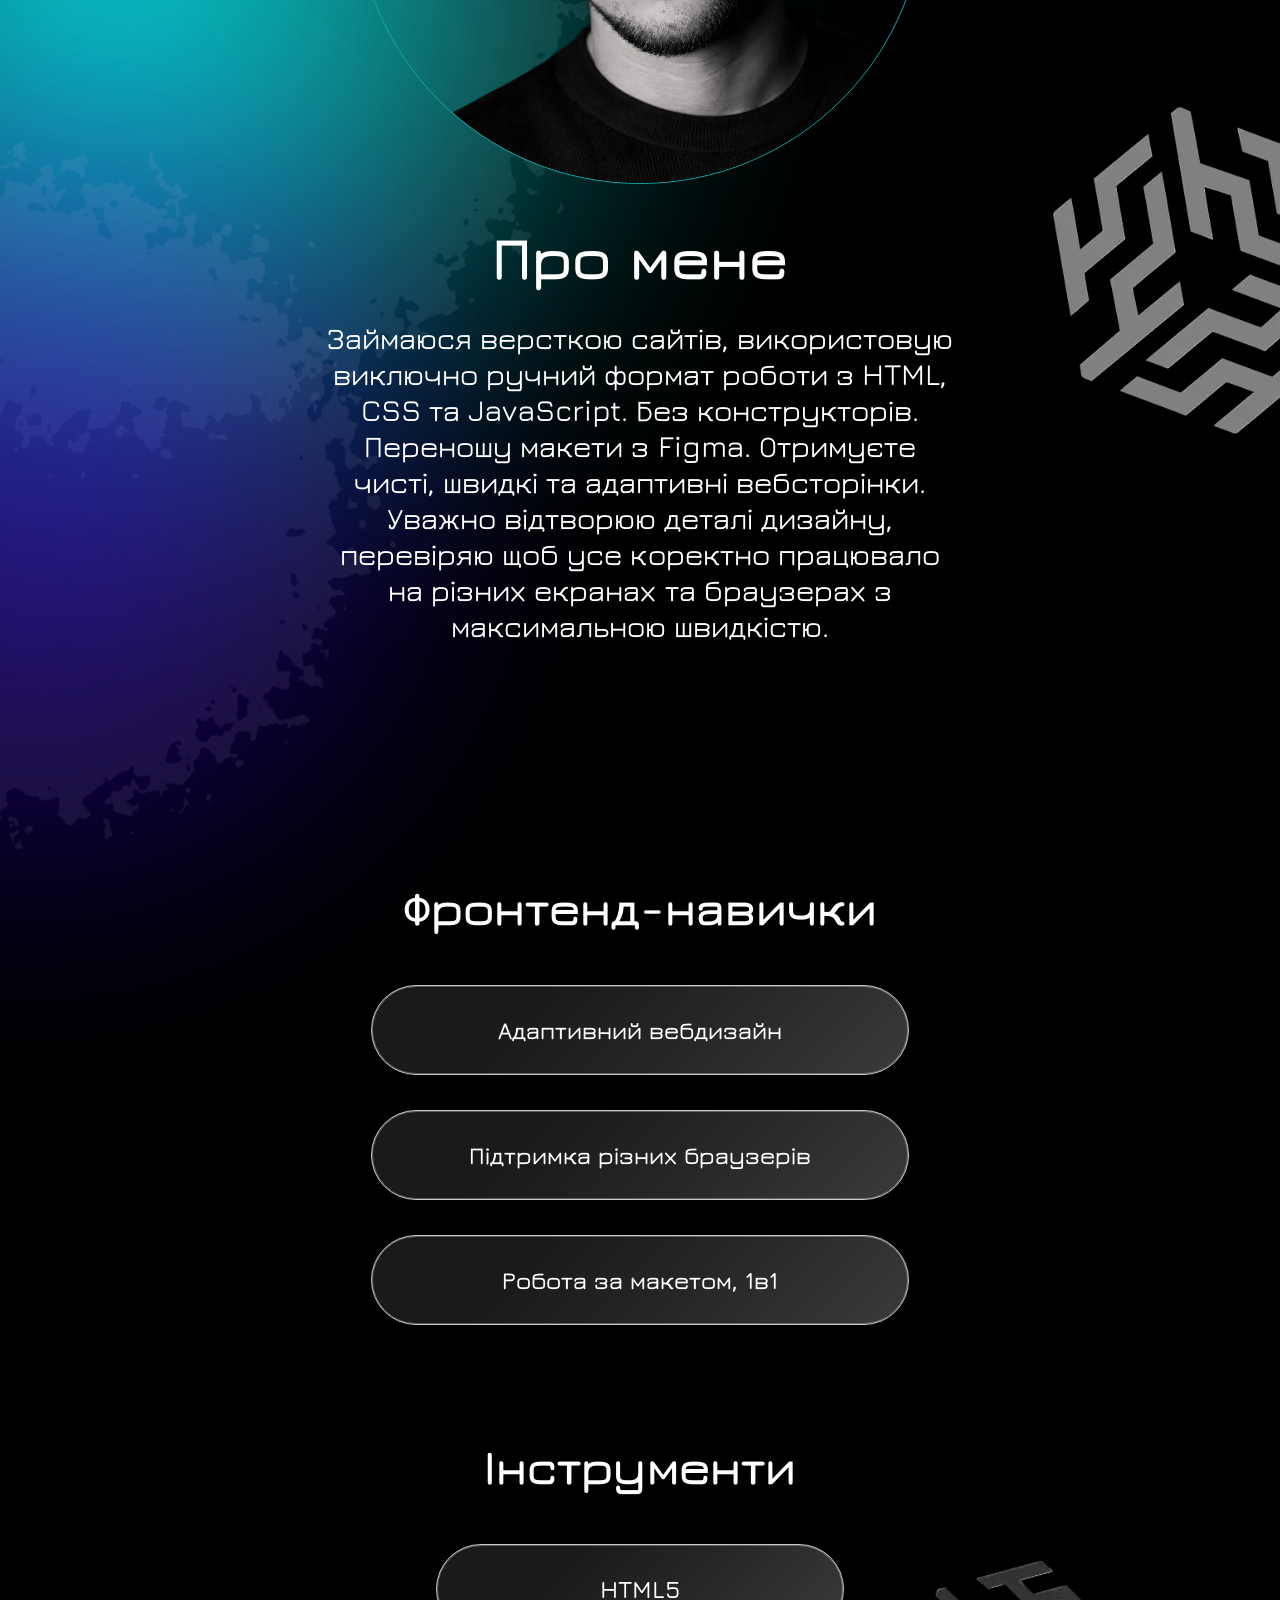
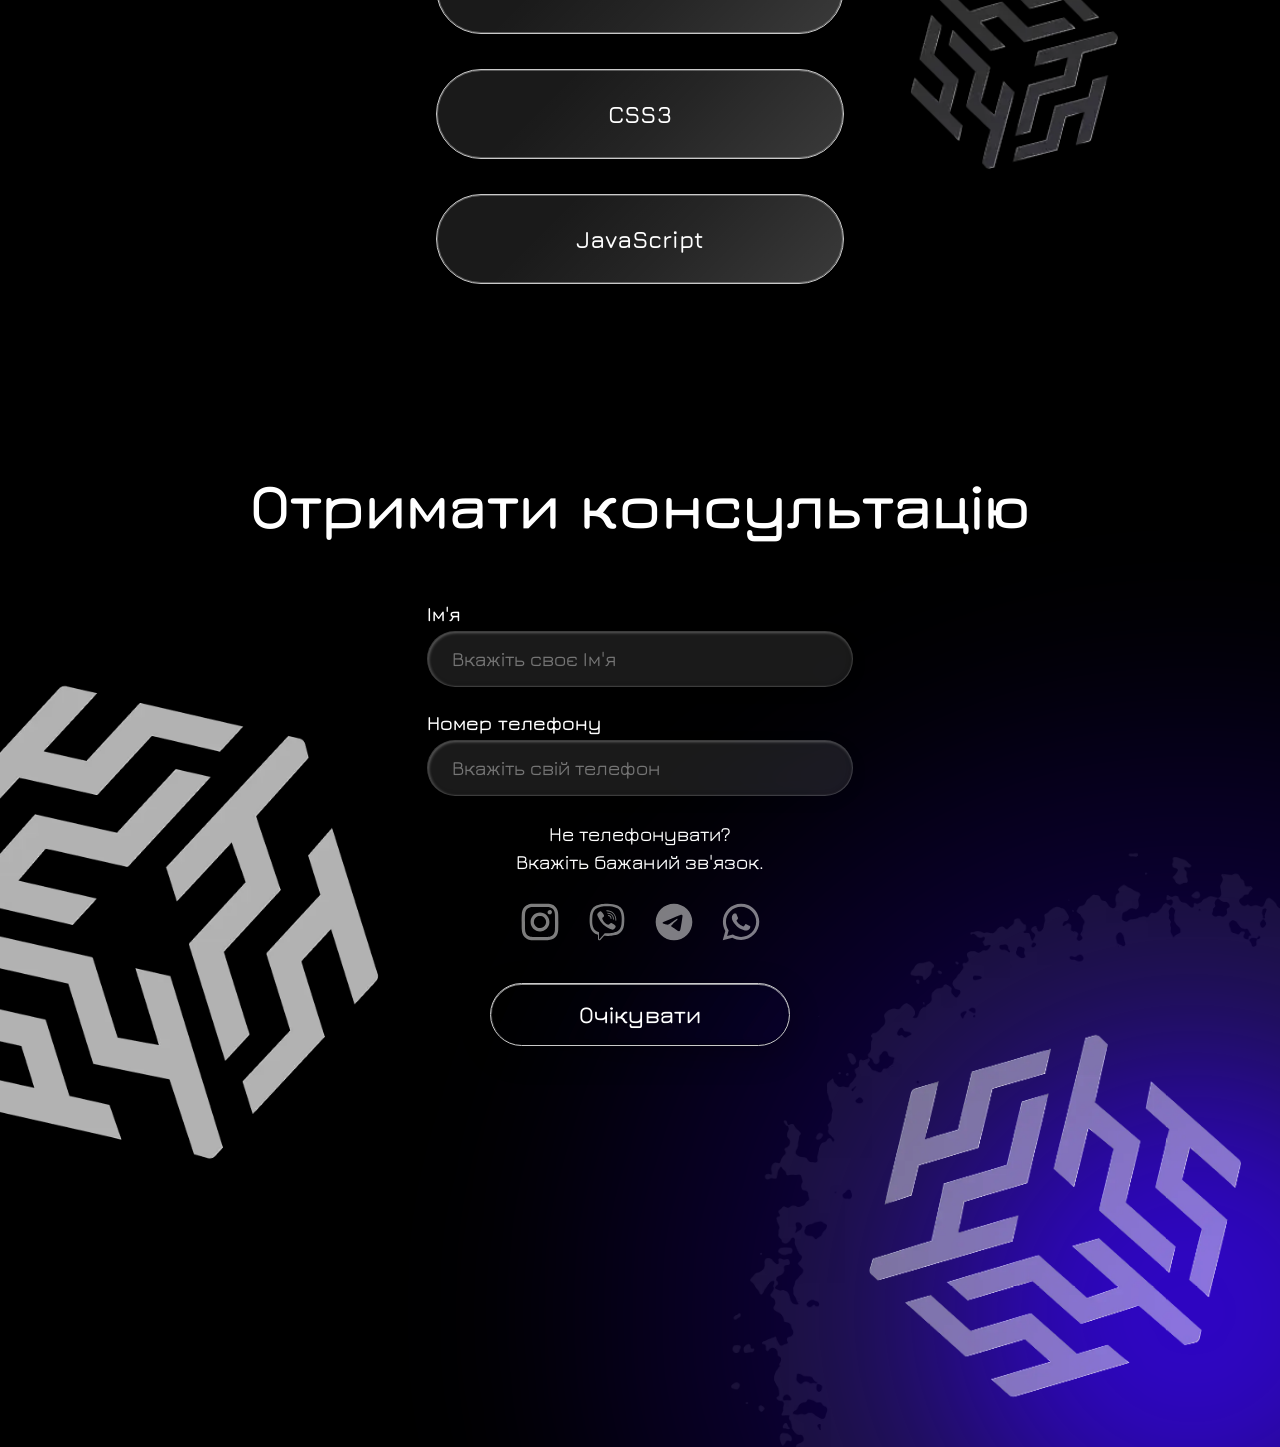
==== commit 364ca467: "12.09 15:20 last" ====
--- a/index.html
+++ b/index.html
@@ -104,7 +104,15 @@
               </div>
               <span></span>
               <div class="texture">
-                <img width="872" height="805" data-light="img/decoration/dark/w-texture1.webp" data-dark="img/decoration/texture1.webp" src="img/decoration/texture1.webp" alt="" />
+                <img
+                  width="872"
+                  height="805"
+                  data-light="img/decoration/dark/w-texture1.webp"
+                  data-dark="img/decoration/texture1.webp"
+                  src="img/decoration/texture1.webp"
+                  fetchpriority="high"
+                  alt=""
+                />
               </div>
             </div>
           </div>
@@ -636,6 +644,6 @@
         </section>
       </div>
     </main>
-    <script type="module" src="./script.js" defer></script>
+    <script src="./script.js" defer></script>
   </body>
 </html>
--- a/initial.css
+++ b/initial.css
@@ -153,7 +153,7 @@
 }
 
 header {
-  margin-bottom: 0;
+  margin-bottom: -219px;
   transition: margin-bottom 0.8s ease;
 }
 
@@ -737,7 +737,8 @@
   }
 
   header {
-    margin-bottom: 0;
+    margin-bottom: clamp(-219px, calc(64.8462px - 19.7115vw), -96px);
+    transition: margin-bottom 0.5s ease;
   }
 
   .header-cont {
@@ -807,7 +808,7 @@
   }
   /* page work start */
   header.works {
-    margin-bottom: clamp(-224px, calc(-113.436px - 7.692vw), -176px);
+    margin-bottom: clamp(-224px, calc(-113.436px - 7.692vw), -176px) !important;
   }
   /* page work end */
   /* decorat elements start */
@@ -1055,7 +1056,7 @@
   }
   /* page work start */
   header.works {
-    margin-bottom: 0px !important;
+    margin-bottom: 0 !important;
   }
   /* page work end */
   /* decorat elements start */
--- a/style.css
+++ b/style.css
@@ -353,7 +353,7 @@
 
 header.works {
   position: relative;
-  margin-bottom: 0;
+  margin-bottom: -219px;
 }
 
 .p-cont-one,
--- a/style.css
+++ b/style.css
@@ -353,7 +353,7 @@
 
 header.works {
   position: relative;
-  margin-bottom: 0;
+  margin-bottom: -219px;
 }
 
 .p-cont-one,
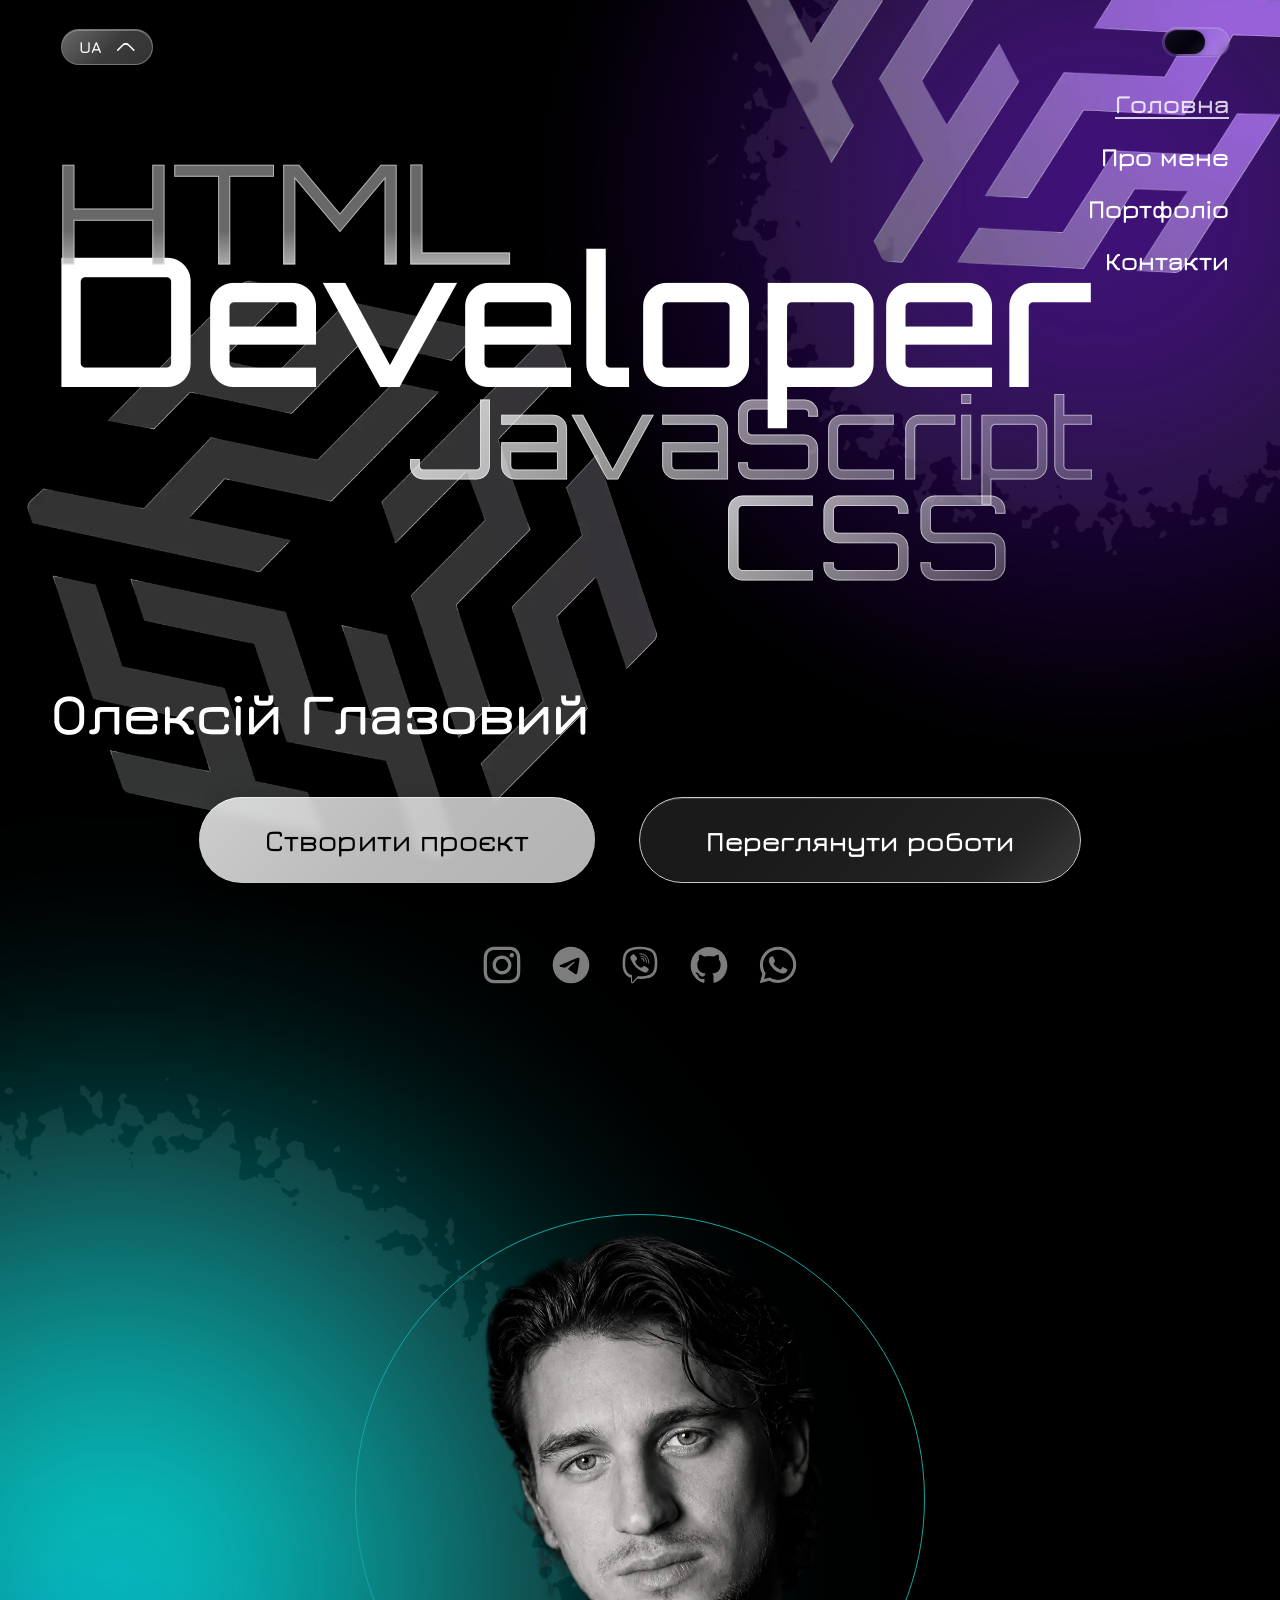
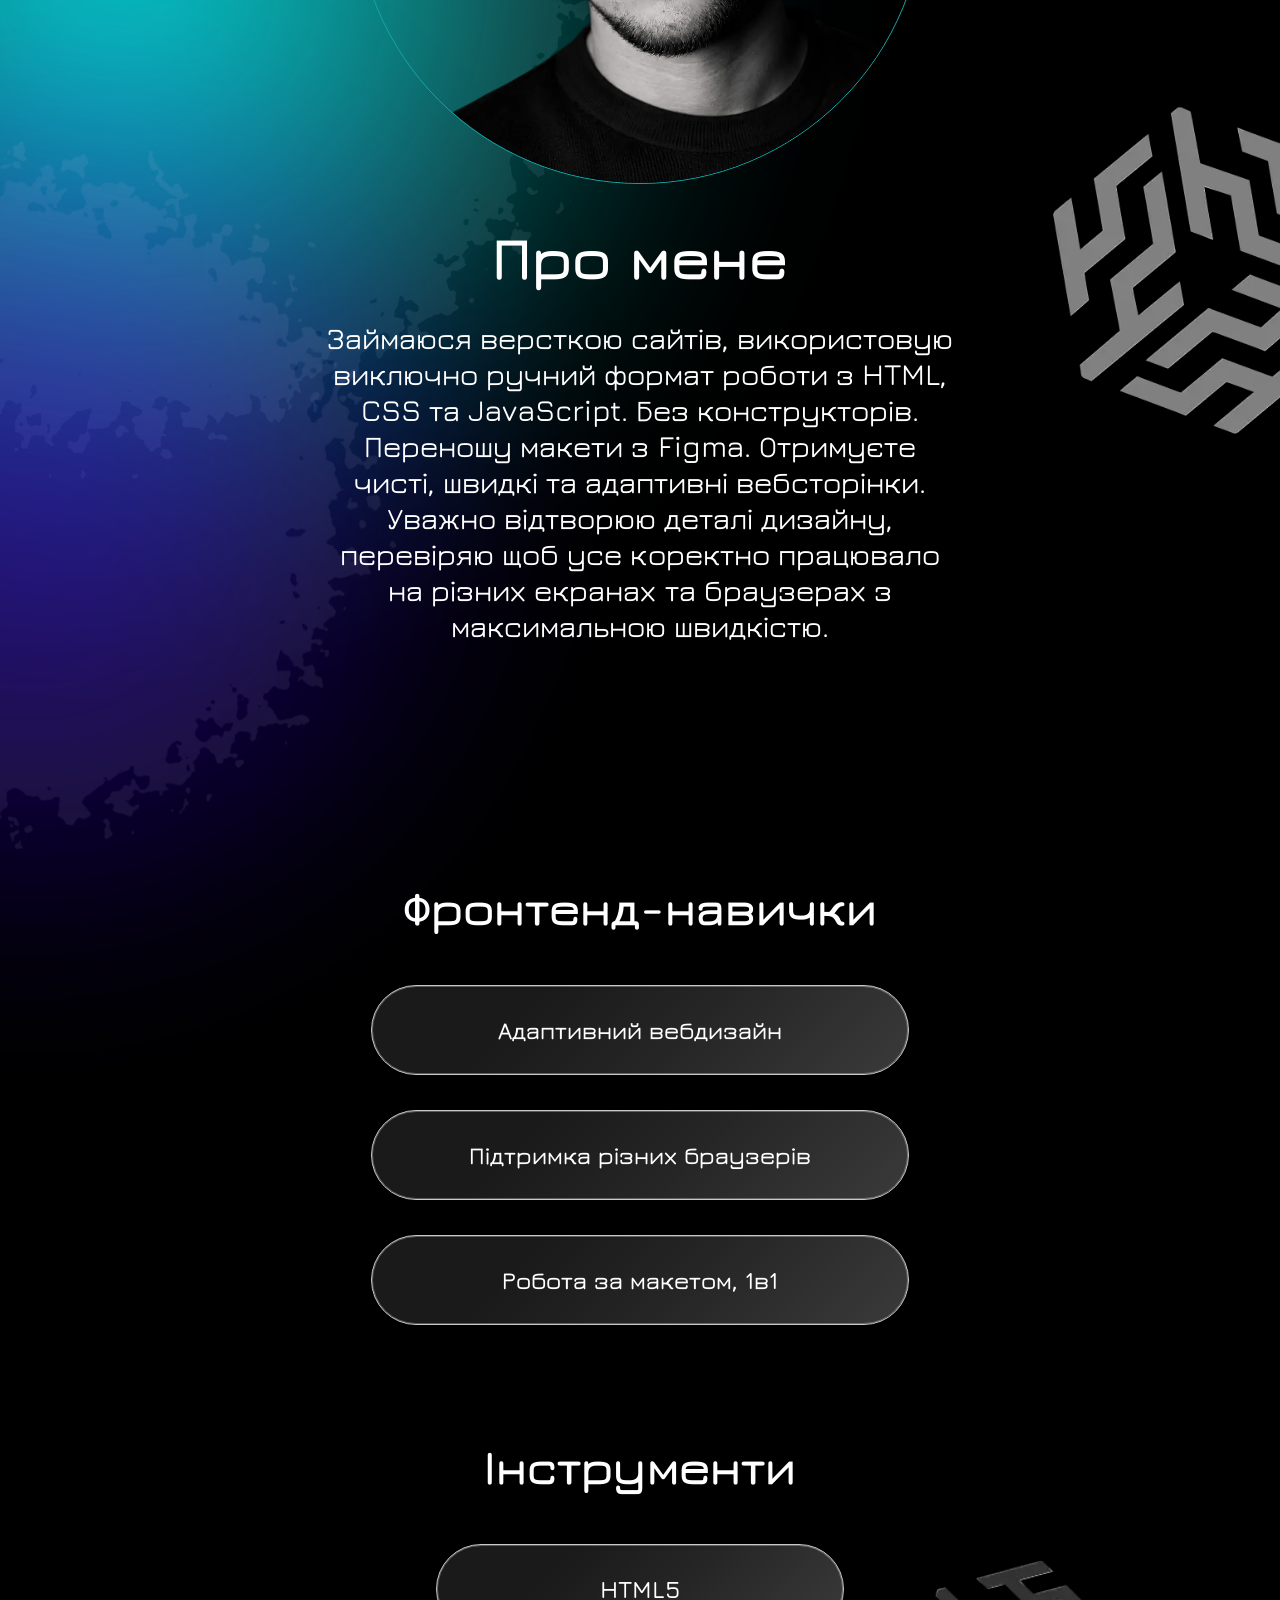
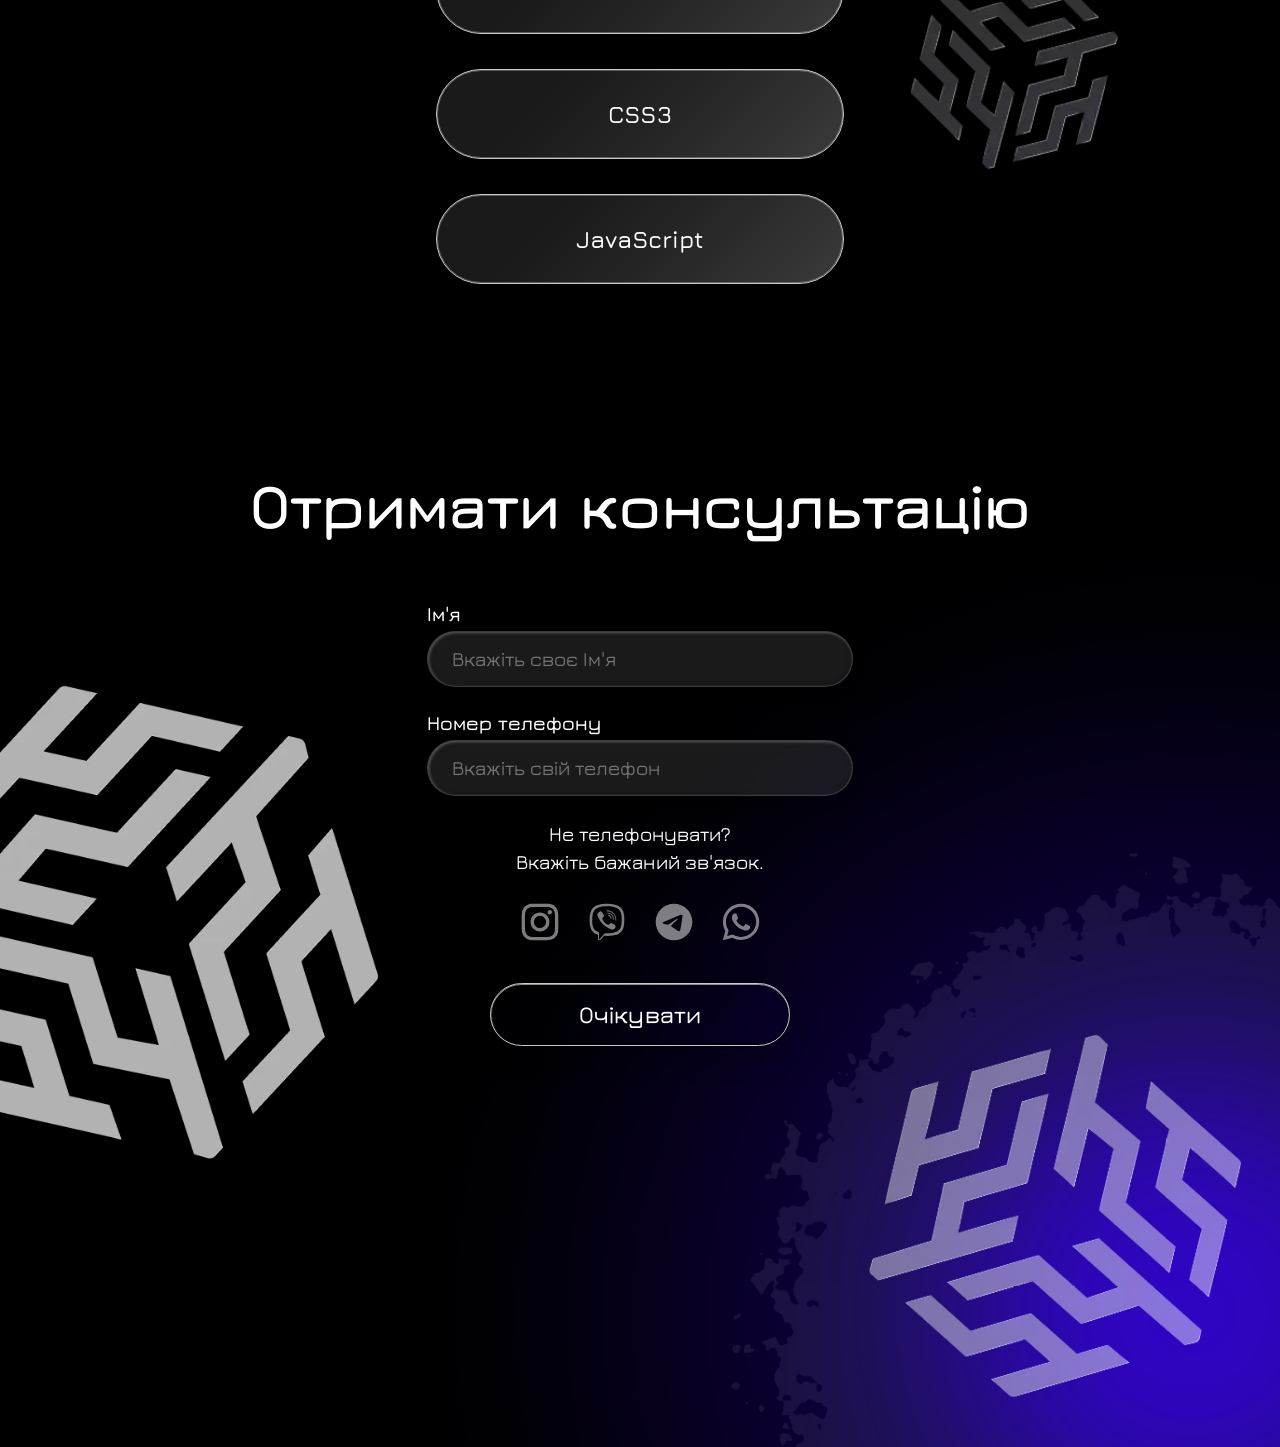
==== commit 6aef958c: "12.09 16:50 last" ====
--- a/index.html
+++ b/index.html
@@ -291,18 +291,18 @@
               <img loading="lazy" width="700" height="700" data-light="img/decoration/dark/w-cube6.webp" data-dark="img/decoration/cube6.webp" src="img/decoration/cube6.webp" alt="" />
             </div>
           </div>
-          <form id="clForm" action="#">
+          <form id="clForm" action="https://formspree.io/f/xvkowjll" method="post">
             <div class="wrap-cont">
               <div class="bl-contact" data-i18n="contactTitle">Отримати консультацію</div>
 
               <div class="wrap-inputs">
                 <div class="wrap-inp-name">
                   <label data-i18n="inpNameLabel" for="inpName">Ім'я</label>
-                  <input id="inpName" type="text" data-i18n-placeholder="namePlaceholder" placeholder="Вкажіть своє Ім'я" required />
+                  <input id="inpName" type="text" name="name" data-i18n-placeholder="namePlaceholder" placeholder="Вкажіть своє Ім'я" required />
                 </div>
                 <div class="wrap-inp-phone">
                   <label data-i18n="inpPhoneLabel" for="inpPhone">Номер телефону</label>
-                  <input id="inpPhone" type="text" data-i18n-placeholder="phonePlaceholder" placeholder="Вкажіть свій телефон" />
+                  <input id="inpPhone" type="text" name="phone" data-i18n-placeholder="phonePlaceholder" placeholder="Вкажіть свій телефон" />
                 </div>
               </div>
 
@@ -352,7 +352,7 @@
                 </div>
                 <div class="wrap-inp-social">
                   <label id="labelInpSicoal" for="inpSocial">Instagram</label>
-                  <input id="inpSocial" type="text" placeholder="@affa.green" />
+                  <input id="inpSocial" type="text" name="social" placeholder="@affa.green" />
                 </div>
               </div>
 
--- a/initial.css
+++ b/initial.css
@@ -62,6 +62,15 @@
   letter-spacing: 0.0012em;
   background-color: black;
   color: white;
+}
+
+body {
+  font-family: "Jura", sans-serif;
+}
+
+html[lang="en"] body,
+html[lang="pl"] body {
+  font-family: "Orbitron", sans-serif;
 }
 
 .preload * {
